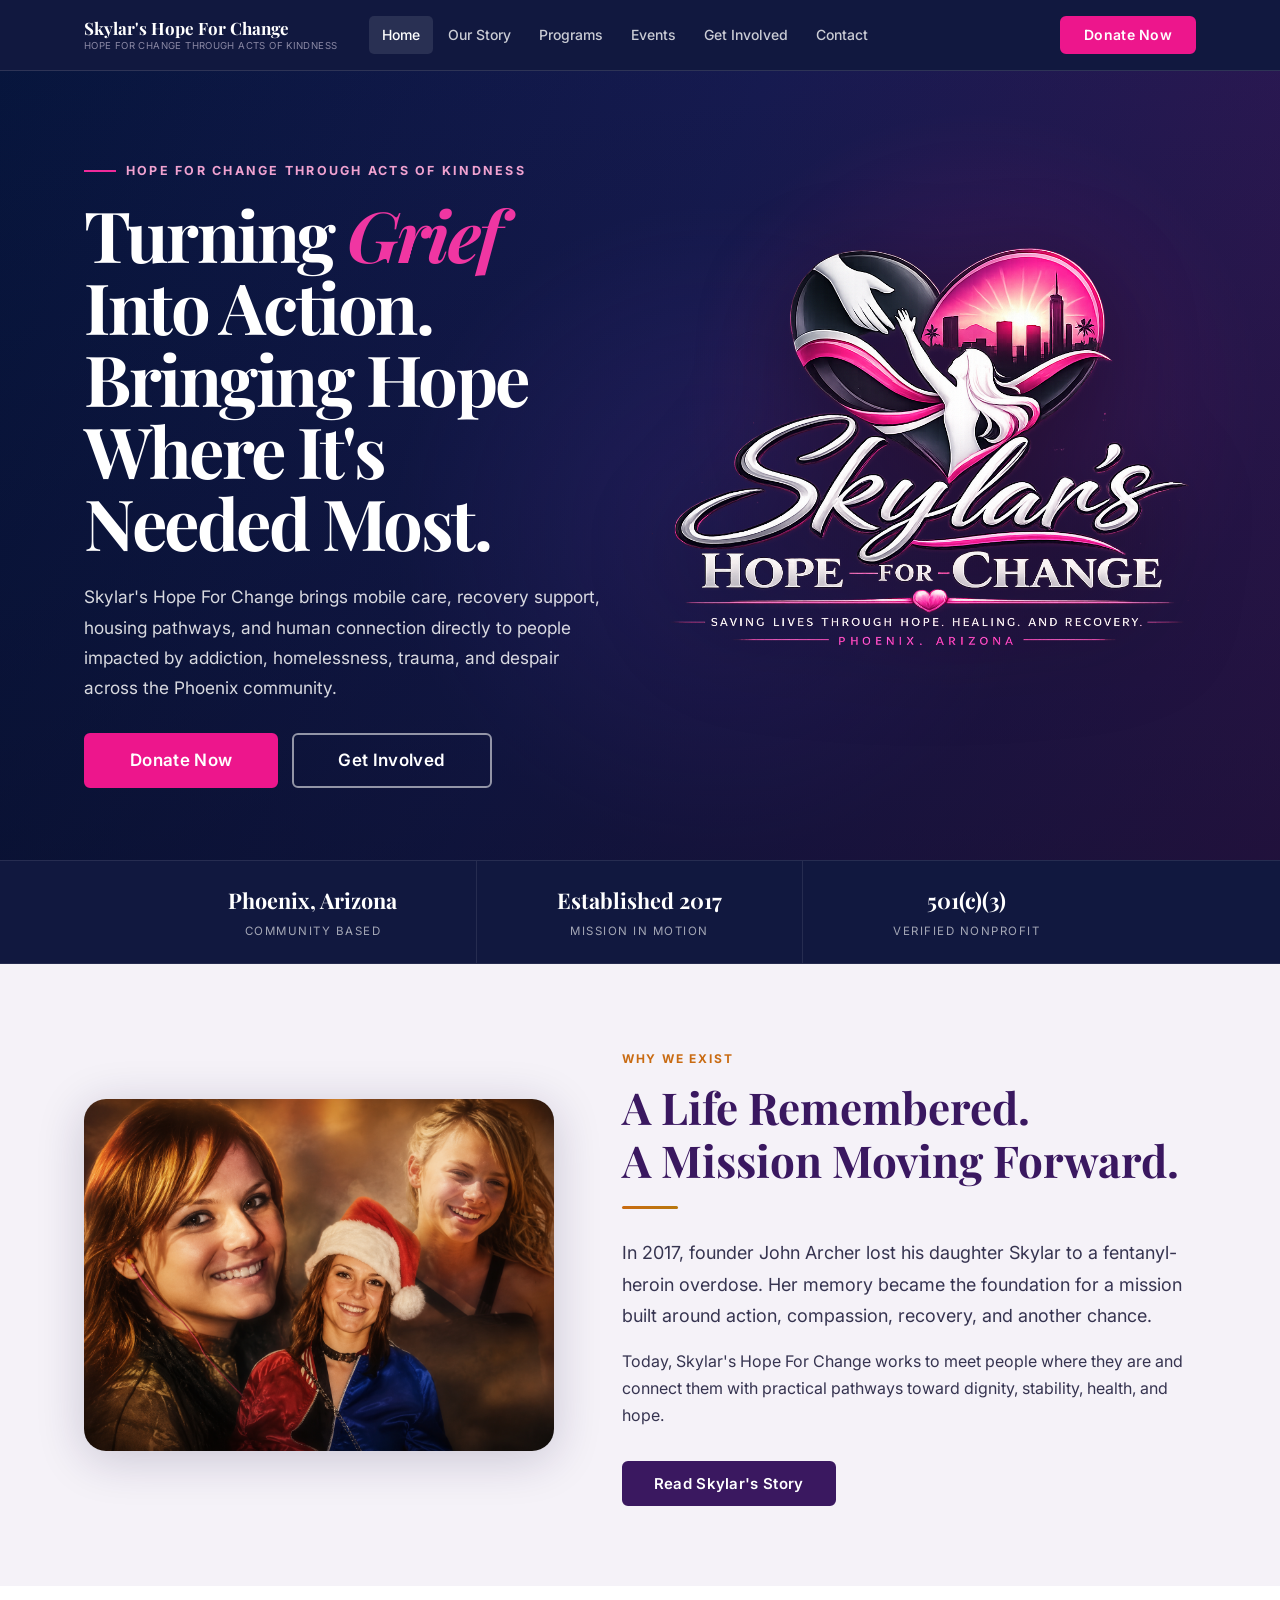
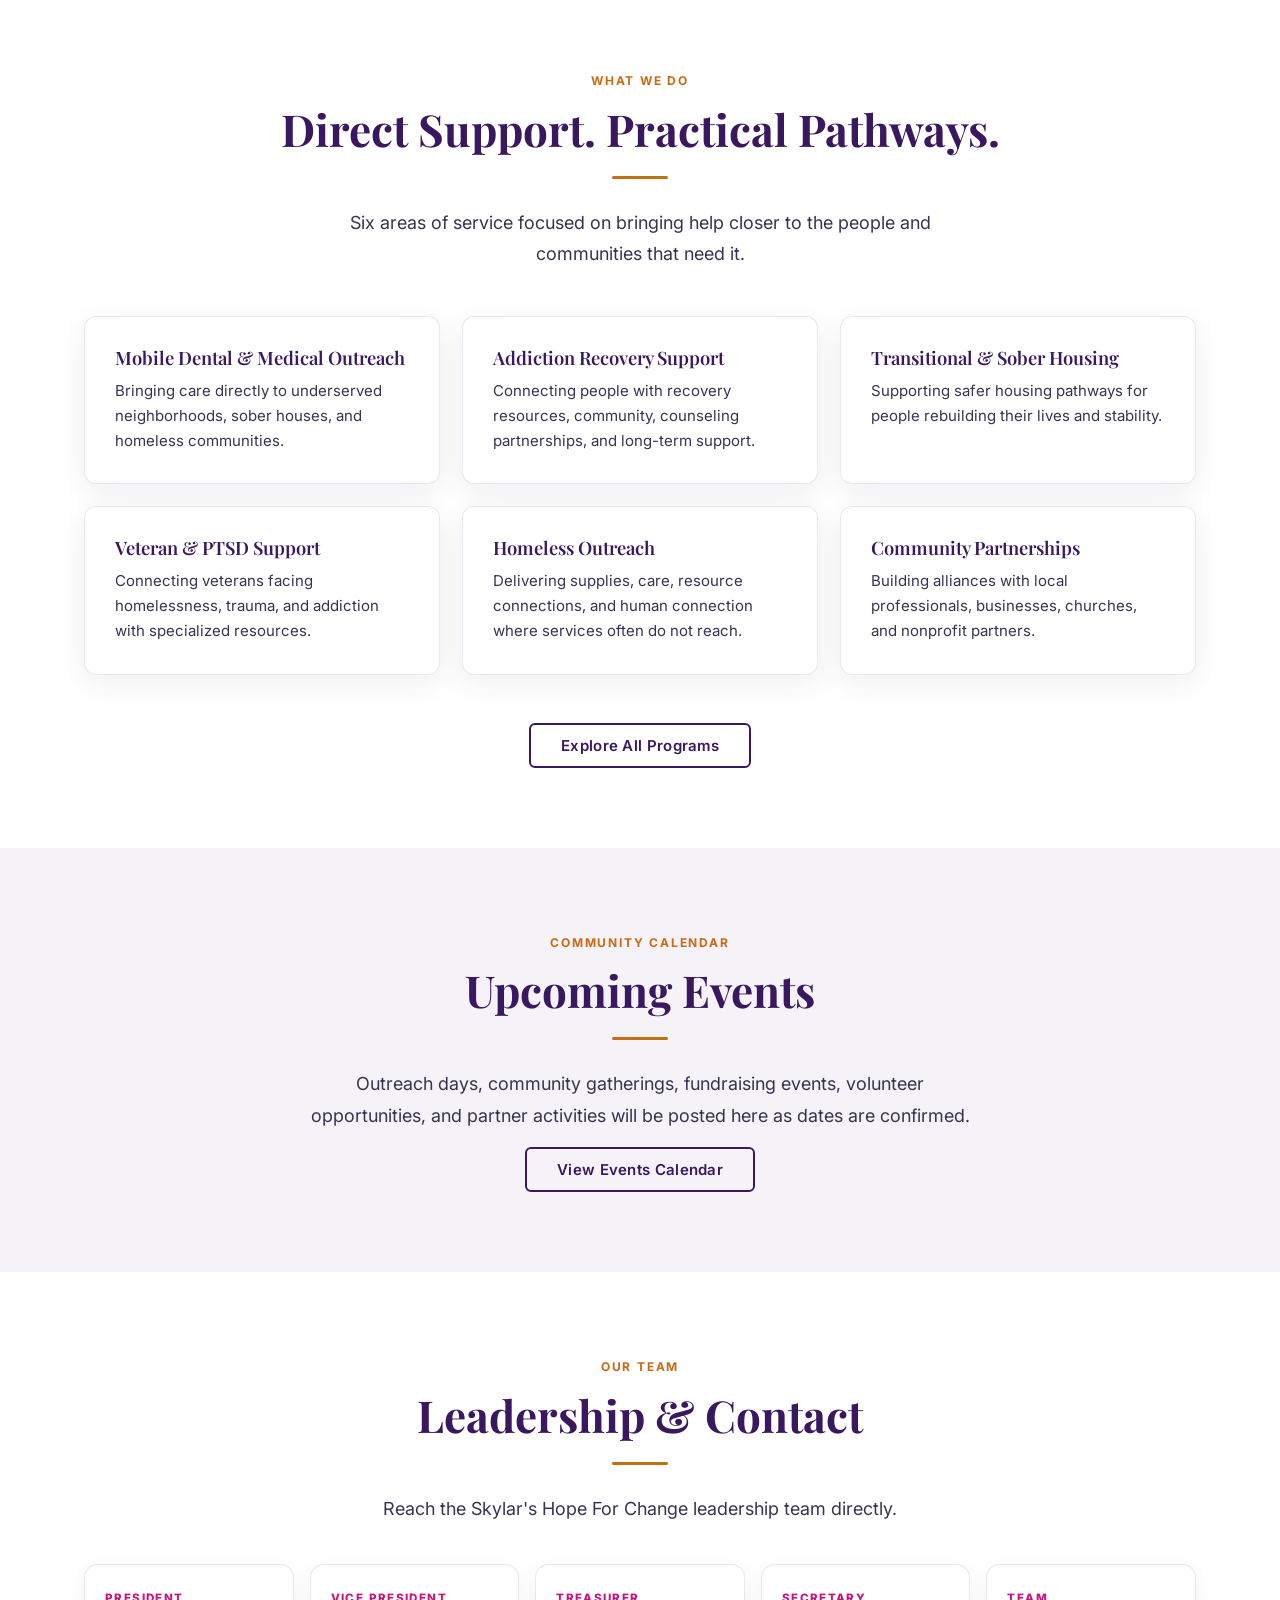
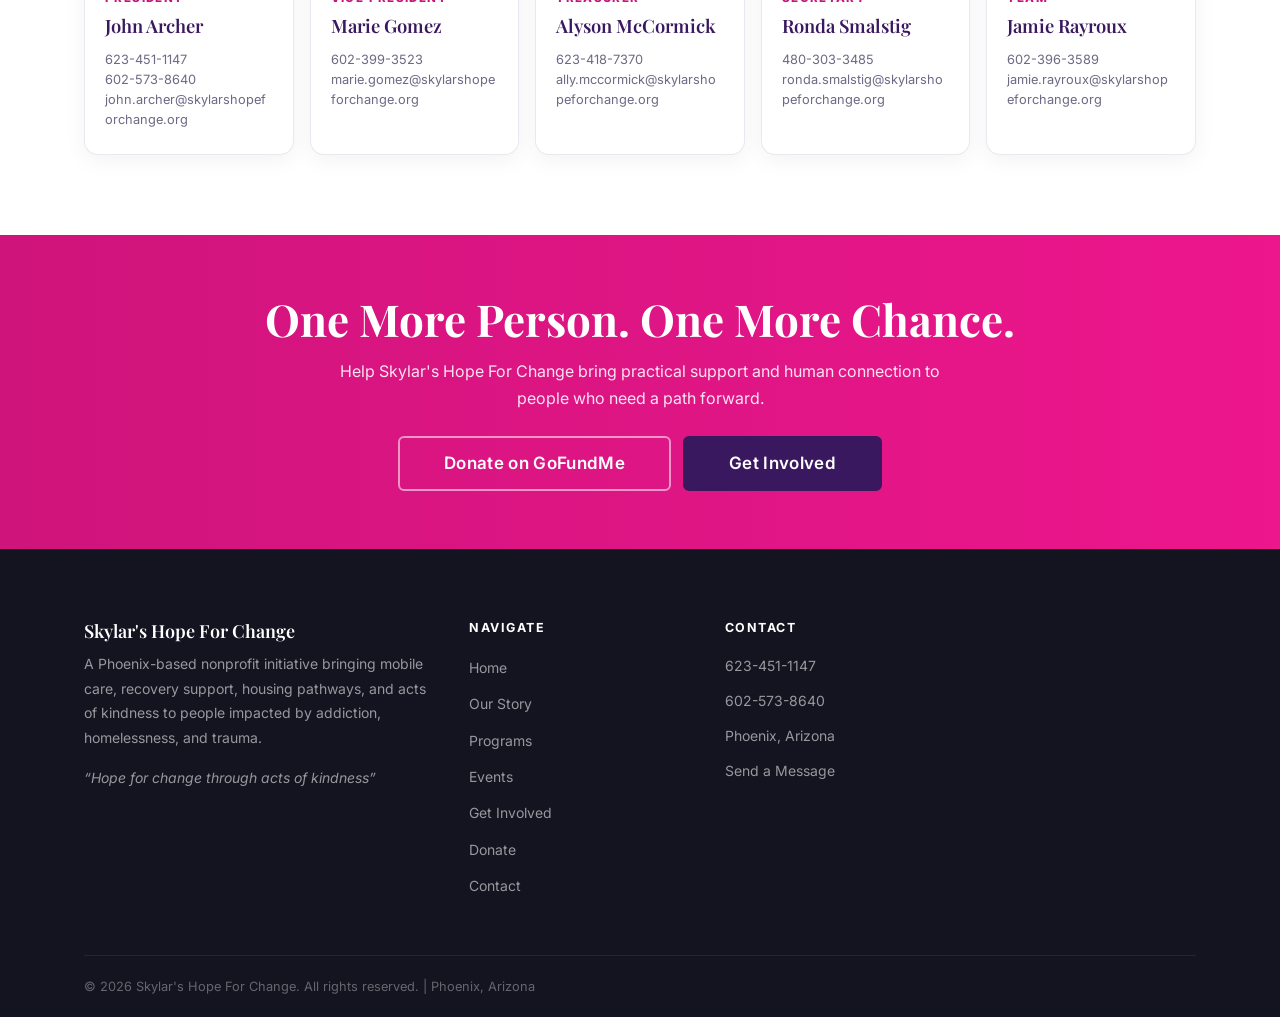
==== index.html @ 0650a579 "Add leadership contacts to Contact page Co-authored-by: Cursor <cursoragent@cursor.com>" ====
<!DOCTYPE html>
<html lang="en">
<head>
  <meta charset="UTF-8" />
  <meta name="viewport" content="width=device-width, initial-scale=1.0" />
  <meta name="description" content="Skylar's Hope For Change brings mobile care, recovery support, housing pathways, and acts of kindness to people in Phoenix, Arizona." />
  <title>Skylar's Hope For Change | Phoenix Nonprofit</title>
  <link rel="preconnect" href="https://fonts.googleapis.com" />
  <link rel="preconnect" href="https://fonts.gstatic.com" crossorigin />
  <link rel="stylesheet" href="style.css" />
  <link rel="stylesheet" href="homepage-v2.css" />
</head>
<body class="home-v2">
<a class="skip-link" href="#main-content">Skip to main content</a>
<nav class="nav" role="navigation" aria-label="Main navigation"><div class="nav-inner">
  <a href="index.html" class="nav-logo" aria-label="Skylar's Hope For Change — Home"><span class="nav-logo-name">Skylar's Hope For Change</span><span class="nav-logo-tag">Hope for change through acts of kindness</span></a>
  <div class="nav-links"><a href="index.html" class="active">Home</a><a href="about.html">Our Story</a><a href="programs.html">Programs</a><a href="events.html">Events</a><a href="get-involved.html">Get Involved</a><a href="contact.html">Contact</a></div>
  <div class="nav-cta"><a href="donate.html" class="btn btn-primary">Donate Now</a></div>
  <button class="nav-hamburger" aria-label="Toggle navigation menu" aria-expanded="false" aria-controls="nav-mobile"><span></span><span></span><span></span></button>
</div><div class="nav-mobile" id="nav-mobile"><a href="index.html">Home</a><a href="about.html">Our Story</a><a href="programs.html">Programs</a><a href="events.html">Events</a><a href="get-involved.html">Get Involved</a><a href="donate.html">Donate Now</a><a href="contact.html">Contact</a></div></nav>
<main id="main-content">
<section class="hero-v2" aria-label="Skylar's Hope For Change"><div class="container hero-v2-grid"><div class="hero-v2-copy"><span class="hero-v2-kicker">Hope for change through acts of kindness</span><h1>Turning <em>Grief</em> Into Action.<br>Bringing Hope Where It's Needed Most.</h1><p class="hero-lede">Skylar's Hope For Change brings mobile care, recovery support, housing pathways, and human connection directly to people impacted by addiction, homelessness, trauma, and despair across the Phoenix community.</p><div class="hero-v2-actions"><a href="donate.html" class="btn btn-primary btn-lg">Donate Now</a><a href="get-involved.html" class="btn btn-outline btn-lg">Get Involved</a></div></div><div class="hero-v2-brand"><img src="assets/images/logo.png" alt="Skylar's Hope For Change" /></div></div></section>
<div class="proof-strip"><div class="proof-grid"><div class="proof-item"><span class="proof-value">Phoenix, Arizona</span><span class="proof-label">Community Based</span></div><div class="proof-item"><span class="proof-value">Established 2017</span><span class="proof-label">Mission in Motion</span></div><div class="proof-item"><span class="proof-value">501(c)(3)</span><span class="proof-label">Verified Nonprofit</span></div></div></div>
<section class="section mission-v2" aria-labelledby="mission-heading"><div class="container mission-v2-grid"><img class="story-portrait" src="assets/images/skylar-portrait.png" alt="Skylar Archer with her family" /><div><span class="section-label">Why We Exist</span><h2 id="mission-heading" class="section-title">A Life Remembered.<br>A Mission Moving Forward.</h2><div class="divider"></div><p class="section-intro">In 2017, founder John Archer lost his daughter Skylar to a fentanyl-heroin overdose. Her memory became the foundation for a mission built around action, compassion, recovery, and another chance.</p><p>Today, Skylar's Hope For Change works to meet people where they are and connect them with practical pathways toward dignity, stability, health, and hope.</p><div class="btn-group mt-4"><a href="about.html" class="btn btn-secondary">Read Skylar's Story</a></div></div></div></section>
<section class="section programs-v2" aria-labelledby="programs-heading"><div class="container"><div class="text-center" style="margin-bottom:46px"><span class="section-label">What We Do</span><h2 id="programs-heading" class="section-title">Direct Support. Practical Pathways.</h2><div class="divider divider-center"></div><p class="section-intro">Six areas of service focused on bringing help closer to the people and communities that need it.</p></div><div class="grid-3"><article class="card"><h3>Mobile Dental &amp; Medical Outreach</h3><p>Bringing care directly to underserved neighborhoods, sober houses, and homeless communities.</p></article><article class="card"><h3>Addiction Recovery Support</h3><p>Connecting people with recovery resources, community, counseling partnerships, and long-term support.</p></article><article class="card"><h3>Transitional &amp; Sober Housing</h3><p>Supporting safer housing pathways for people rebuilding their lives and stability.</p></article><article class="card"><h3>Veteran &amp; PTSD Support</h3><p>Connecting veterans facing homelessness, trauma, and addiction with specialized resources.</p></article><article class="card"><h3>Homeless Outreach</h3><p>Delivering supplies, care, resource connections, and human connection where services often do not reach.</p></article><article class="card"><h3>Community Partnerships</h3><p>Building alliances with local professionals, businesses, churches, and nonprofit partners.</p></article></div><div class="text-center mt-6"><a href="programs.html" class="btn btn-outline-navy">Explore All Programs</a></div></div></section>
<section class="section events-preview" aria-labelledby="events-heading"><div class="container text-center"><span class="section-label">Community Calendar</span><h2 id="events-heading" class="section-title">Upcoming Events</h2><div class="divider divider-center"></div><p class="section-intro">Outreach days, community gatherings, fundraising events, volunteer opportunities, and partner activities will be posted here as dates are confirmed.</p><a href="events.html" class="btn btn-outline-navy">View Events Calendar</a></div></section>
<section class="section leadership-v2" aria-labelledby="leadership-heading">
  <div class="container">
    <div class="text-center leadership-head">
      <span class="section-label">Our Team</span>
      <h2 id="leadership-heading" class="section-title">Leadership &amp; Contact</h2>
      <div class="divider divider-center"></div>
      <p class="section-intro">Reach the Skylar's Hope For Change leadership team directly.</p>
    </div>
    <div class="leadership-grid">
      <article class="leader-card">
        <span>President</span>
        <h3>John Archer</h3>
        <a href="tel:+16234511147">623-451-1147</a>
        <a href="tel:+16025738640">602-573-8640</a>
        <a href="mailto:john.archer@skylarshopeforchange.org">john.archer@skylarshopeforchange.org</a>
      </article>
      <article class="leader-card">
        <span>Vice President</span>
        <h3>Marie Gomez</h3>
        <a href="tel:+16023993523">602-399-3523</a>
        <a href="mailto:marie.gomez@skylarshopeforchange.org">marie.gomez@skylarshopeforchange.org</a>
      </article>
      <article class="leader-card">
        <span>Treasurer</span>
        <h3>Alyson McCormick</h3>
        <a href="tel:+16234187370">623-418-7370</a>
        <a href="mailto:ally.mccormick@skylarshopeforchange.org">ally.mccormick@skylarshopeforchange.org</a>
      </article>
      <article class="leader-card">
        <span>Secretary</span>
        <h3>Ronda Smalstig</h3>
        <a href="tel:+14803033485">480-303-3485</a>
        <a href="mailto:ronda.smalstig@skylarshopeforchange.org">ronda.smalstig@skylarshopeforchange.org</a>
      </article>
      <article class="leader-card">
        <span>Team</span>
        <h3>Jamie Rayroux</h3>
        <a href="tel:+16023963589">602-396-3589</a>
        <a href="mailto:jamie.rayroux@skylarshopeforchange.org">jamie.rayroux@skylarshopeforchange.org</a>
      </article>
    </div>
  </div>
</section>
<section class="final-cta-v2"><div class="container"><h2>One More Person. One More Chance.</h2><p>Help Skylar's Hope For Change bring practical support and human connection to people who need a path forward.</p><div class="btn-group" style="justify-content:center"><a href="https://gofund.me/284ebbb2e" target="_blank" rel="noopener noreferrer" class="btn btn-outline btn-lg">Donate on GoFundMe</a><a href="get-involved.html" class="btn btn-secondary btn-lg">Get Involved</a></div></div></section>
</main>
<footer class="footer" role="contentinfo"><div class="container"><div class="footer-grid"><div class="footer-brand"><h3>Skylar's Hope For Change</h3><p>A Phoenix-based nonprofit initiative bringing mobile care, recovery support, housing pathways, and acts of kindness to people impacted by addiction, homelessness, and trauma.</p><p class="footer-tagline">“Hope for change through acts of kindness”</p></div><div class="footer-col"><h4>Navigate</h4><ul><li><a href="index.html">Home</a></li><li><a href="about.html">Our Story</a></li><li><a href="programs.html">Programs</a></li><li><a href="events.html">Events</a></li><li><a href="get-involved.html">Get Involved</a></li><li><a href="donate.html">Donate</a></li><li><a href="contact.html">Contact</a></li></ul></div><div class="footer-col"><h4>Contact</h4><div class="footer-contact-row"><a href="tel:+16234511147">623-451-1147</a></div><div class="footer-contact-row"><a href="tel:+16025738640">602-573-8640</a></div><div class="footer-contact-row">Phoenix, Arizona</div><div class="footer-contact-row"><a href="contact.html">Send a Message</a></div></div></div><div class="footer-bottom"><p>&copy; 2026 Skylar's Hope For Change. All rights reserved. | Phoenix, Arizona</p></div></div></footer>
<script src="script.js"></script>
</body></html>
---- style.css ----
/* =====================================================
   SKYLAR'S HOPE FOR CHANGE — Main Stylesheet
   Palette: Charcoal · Deep Purple · Amber · Lavender-Grey
   Grief held in purple, hope carried in amber.
   ===================================================== */

@import url('https://fonts.googleapis.com/css2?family=Playfair+Display:ital,wght@0,400;0,600;0,700;1,400;1,600&family=Inter:wght@300;400;500;600;700&display=swap');

/* =====================================================
   CSS CUSTOM PROPERTIES
   ===================================================== */
:root {
  /* Core Colors — grief carried in purple, hope burning in amber */
  --navy:          #3A1860;   /* deep somber purple — the weight of loss */
  --navy-dark:     #141320;   /* near-black charcoal — the darkest hours */
  --navy-mid:      #1E1C30;   /* dark charcoal-purple — the long nights */
  --orange:        #C96B12;   /* warm amber — the ember that won't go out */
  --orange-dark:   #A35208;   /* deeper amber — for hover states */
  --orange-light:  #E08520;   /* bright amber-gold — the flicker of hope */
  --sand:          #8A88A4;   /* muted grey-lavender — the in-between */
  --sand-light:    #EAE6F5;   /* soft lavender-grey — light surfaces */
  --sand-mid:      #DAD6EC;   /* mid lavender — borders on light */
  --gold:          #B8780E;   /* amber-gold — warmth in the dark */
  --gold-light:    #D49020;   /* lighter amber-gold — for text on dark */
  --white:         #FFFFFF;
  --off-white:     #F2EFF8;   /* whisper of lavender — never stark white */
  --text-dark:     #16142A;   /* near-black with purple undertone */
  --text-mid:      #363450;   /* mid-dark purple-grey */
  --text-light:    #6C6A84;   /* softer text — not cold grey, but worn */
  --border:        #CCCAE0;   /* lavender-grey borders */

  /* Typography */
  --font-heading: 'Playfair Display', Georgia, 'Times New Roman', serif;
  --font-body:    'Inter', system-ui, -apple-system, BlinkMacSystemFont, sans-serif;

  /* Spacing */
  --section-py:  80px;
  --container:   1160px;
  --gap-lg:      48px;
  --gap-md:      32px;
  --gap-sm:      20px;

  /* Shape */
  --radius:    12px;
  --radius-lg: 20px;
  --radius-xl: 32px;

  /* Shadows — purple-dark toned, not cold grey */
  --shadow-sm: 0 2px 8px rgba(30,18,72,0.09);
  --shadow-md: 0 4px 24px rgba(30,18,72,0.14);
  --shadow-lg: 0 8px 48px rgba(30,18,72,0.2);

  /* Transitions */
  --t: 0.25s ease;
  --t-slow: 0.4s ease;
}

/* =====================================================
   RESET & BASE
   ===================================================== */
*, *::before, *::after {
  box-sizing: border-box;
  margin: 0;
  padding: 0;
}

html {
  scroll-behavior: smooth;
  -webkit-text-size-adjust: 100%;
}

body {
  font-family: var(--font-body);
  color: var(--text-dark);
  background: var(--off-white);
  line-height: 1.65;
  -webkit-font-smoothing: antialiased;
  -moz-osx-font-smoothing: grayscale;
}

img { max-width: 100%; height: auto; display: block; }
a   { color: inherit; text-decoration: none; }
ul  { list-style: none; }
button { font-family: var(--font-body); }

/* Skip to content */
.skip-link {
  position: absolute;
  top: -100%;
  left: 12px;
  background: var(--orange);
  color: #fff;
  padding: 8px 16px;
  border-radius: 0 0 6px 6px;
  font-weight: 600;
  font-size: 0.875rem;
  z-index: 9999;
  transition: top 0.2s;
}
.skip-link:focus { top: 0; }

/* =====================================================
   TYPOGRAPHY
   ===================================================== */
h1, h2, h3, h4, h5 {
  font-family: var(--font-heading);
  line-height: 1.2;
  color: var(--navy);
}

h1 { font-size: clamp(2.1rem, 5.5vw, 3.75rem); font-weight: 700; }
h2 { font-size: clamp(1.7rem, 4vw, 2.75rem);   font-weight: 700; }
h3 { font-size: clamp(1.2rem, 2.5vw, 1.65rem); font-weight: 600; }
h4 { font-size: 1.125rem; font-weight: 600; }

p {
  margin-bottom: 1rem;
  color: var(--text-mid);
  line-height: 1.7;
}
p:last-child { margin-bottom: 0; }

strong { color: var(--text-dark); font-weight: 600; }

/* =====================================================
   LAYOUT
   ===================================================== */
.container {
  max-width: var(--container);
  margin: 0 auto;
  padding: 0 24px;
}

.section { padding: var(--section-py) 0; }

.leadership-v2 { background: #fff; }
.leadership-head { max-width: 680px; margin: 0 auto 40px; }
.leadership-grid {
  display: flex;
  flex-direction: row;
  flex-wrap: wrap;
  gap: 16px;
  align-items: stretch;
}
.leader-card {
  flex: 1 1 170px;
  min-width: 170px;
  max-width: 100%;
  padding: 24px 20px;
  border: 1px solid rgba(58, 24, 96, 0.1);
  border-radius: 14px;
  background: #fff;
  box-shadow: 0 6px 22px rgba(37, 20, 55, 0.05);
}
.leader-card span {
  display: block;
  color: #c7157b;
  font-size: 0.72rem;
  font-weight: 800;
  letter-spacing: 0.12em;
  text-transform: uppercase;
  margin-bottom: 7px;
}
.leader-card h3 { font-size: 1.15rem; margin-bottom: 13px; }
.leader-card a {
  display: block;
  font-size: 0.8rem;
  line-height: 1.55;
  overflow-wrap: anywhere;
  color: var(--text-light);
}
.leader-card a:hover { color: #c7157b; }

.section-label {
  display: inline-block;
  font-size: 0.75rem;
  font-weight: 700;
  letter-spacing: 0.15em;
  text-transform: uppercase;
  color: var(--orange);
  margin-bottom: 12px;
}

.section-title { margin-bottom: 20px; }

.section-intro {
  font-size: 1.125rem;
  line-height: 1.75;
  max-width: 680px;
  color: var(--text-mid);
}

.grid-2 { display: grid; grid-template-columns: repeat(2, 1fr); gap: var(--gap-md); }
.grid-3 { display: grid; grid-template-columns: repeat(3, 1fr); gap: var(--gap-md); }
.grid-4 { display: grid; grid-template-columns: repeat(4, 1fr); gap: var(--gap-md); }

.text-center  { text-align: center; }
.text-center .section-intro { margin-left: auto; margin-right: auto; }

.divider {
  width: 56px;
  height: 3px;
  background: linear-gradient(90deg, var(--orange), var(--gold));
  border-radius: 2px;
  margin: 20px 0 28px;
}
.divider-center { margin-left: auto; margin-right: auto; }

/* White text variants */
.on-dark h1, .on-dark h2, .on-dark h3, .on-dark h4 { color: var(--white); }
.on-dark p    { color: rgba(255,255,255,0.82); }
.on-dark .section-label { color: var(--gold-light); }
.on-dark .divider { background: linear-gradient(90deg, var(--orange-light), var(--gold-light)); }

/* =====================================================
   BUTTONS
   ===================================================== */
.btn {
  display: inline-flex;
  align-items: center;
  gap: 8px;
  padding: 13px 30px;
  font-family: var(--font-body);
  font-size: 0.9375rem;
  font-weight: 600;
  border-radius: 6px;
  border: 2px solid transparent;
  cursor: pointer;
  transition: all var(--t);
  letter-spacing: 0.02em;
  white-space: nowrap;
  line-height: 1;
}

.btn-primary {
  background: var(--orange);
  color: var(--white);
  border-color: var(--orange);
}
.btn-primary:hover {
  background: var(--orange-dark);
  border-color: var(--orange-dark);
  transform: translateY(-2px);
  box-shadow: 0 4px 18px rgba(201,107,18,0.38);
}

.btn-secondary {
  background: var(--navy);
  color: var(--white);
  border-color: var(--navy);
}
.btn-secondary:hover {
  background: var(--navy-dark);
  border-color: var(--navy-dark);
  transform: translateY(-2px);
  box-shadow: var(--shadow-md);
}

.btn-outline {
  background: transparent;
  color: var(--white);
  border-color: rgba(255,255,255,0.55);
}
.btn-outline:hover {
  background: rgba(255,255,255,0.12);
  border-color: var(--white);
}

.btn-outline-navy {
  background: transparent;
  color: var(--navy);
  border-color: var(--navy);
}
.btn-outline-navy:hover {
  background: var(--navy);
  color: var(--white);
}

.btn-outline-orange {
  background: transparent;
  color: var(--orange);
  border-color: var(--orange);
}
.btn-outline-orange:hover {
  background: var(--orange);
  color: var(--white);
}

.btn-lg { padding: 17px 44px; font-size: 1.0625rem; }
.btn-sm { padding: 9px 20px; font-size: 0.875rem; }

.btn-group {
  display: flex;
  gap: 12px;
  flex-wrap: wrap;
  align-items: center;
}

/* =====================================================
   NAVIGATION
   ===================================================== */
.nav {
  position: sticky;
  top: 0;
  z-index: 1000;
  background: var(--navy);
  transition: box-shadow var(--t);
}

.nav.scrolled {
  box-shadow: 0 2px 24px rgba(0,0,0,0.3);
}

.nav-inner {
  max-width: var(--container);
  margin: 0 auto;
  padding: 0 24px;
  display: flex;
  align-items: center;
  justify-content: space-between;
  height: 70px;
}

.nav-logo {
  display: flex;
  flex-direction: column;
  line-height: 1.15;
  text-decoration: none;
  flex-shrink: 0;
}

.nav-logo-name {
  font-family: var(--font-heading);
  font-size: 1.0625rem;
  font-weight: 700;
  color: var(--white);
}

.nav-logo-tag {
  font-size: 0.6rem;
  font-weight: 400;
  color: var(--sand);
  letter-spacing: 0.04em;
  margin-top: 2px;
  text-transform: uppercase;
}

.nav-links {
  display: flex;
  align-items: center;
  gap: 2px;
  margin: 0 auto 0 32px;
}

.nav-links a {
  color: rgba(255,255,255,0.78);
  font-size: 0.875rem;
  font-weight: 500;
  padding: 7px 13px;
  border-radius: 5px;
  transition: all var(--t);
}

.nav-links a:hover,
.nav-links a.active {
  color: var(--white);
  background: rgba(255,255,255,0.1);
}

.nav-cta .btn {
  padding: 10px 22px;
  font-size: 0.875rem;
}

.nav-hamburger {
  display: none;
  flex-direction: column;
  gap: 5px;
  background: none;
  border: none;
  cursor: pointer;
  padding: 4px;
  margin-left: 12px;
}

.nav-hamburger span {
  display: block;
  width: 24px;
  height: 2px;
  background: var(--white);
  border-radius: 2px;
  transition: all var(--t);
  transform-origin: center;
}

.nav-mobile {
  display: none;
  background: var(--navy-dark);
  padding: 8px 24px 20px;
  border-top: 1px solid rgba(255,255,255,0.08);
}

.nav-mobile.open { display: block; }

.nav-mobile a {
  display: block;
  color: rgba(255,255,255,0.82);
  font-size: 0.9375rem;
  font-weight: 500;
  padding: 13px 0;
  border-bottom: 1px solid rgba(255,255,255,0.07);
  transition: color var(--t);
}
.nav-mobile a:last-child { border-bottom: none; }
.nav-mobile a:hover { color: var(--white); }

/* =====================================================
   HERO — Homepage
   ===================================================== */
.hero {
  position: relative;
  min-height: 91vh;
  display: flex;
  align-items: center;
  overflow: hidden;
  background: var(--navy-dark);
}

/* PHOTO PLACEHOLDER: Add real hero image here
   Replace the gradient below with:
   background-image: url('assets/images/hero-background.jpg');
   background-size: cover;
   background-position: center top; */
.hero-bg {
  position: absolute;
  inset: 0;
  background:
    linear-gradient(160deg, rgba(14,13,22,0.25) 0%, rgba(30,18,72,0.23) 55%, rgba(20,18,48,0.25) 100%),
    radial-gradient(ellipse at 72% 44%, rgba(201,107,18,0.16) 0%, transparent 55%),
    radial-gradient(ellipse at 22% 75%, rgba(184,120,14,0.1) 0%, transparent 50%);
}

.hero-logo-watermark {
  position: absolute;
  right: -2%;
  top: 50%;
  transform: translateY(-50%);
  width: 55%;
  max-width: 680px;
  aspect-ratio: 1;
  z-index: 0;
  pointer-events: none;
  overflow: hidden;
  mix-blend-mode: screen;
  opacity: 0.28;
}

.hero-logo-watermark img {
  width: 135%;
  max-width: none;
  height: 135%;
  object-fit: cover;
  object-position: center;
  transform: translate(-17.5%, -17.5%);
  display: block;
}

.hero-content {
  position: relative;
  z-index: 1;
  padding: 80px 0;
  width: 100%;
}

.hero-eyebrow {
  display: flex;
  align-items: center;
  gap: 12px;
  font-size: 0.8rem;
  font-weight: 700;
  letter-spacing: 0.18em;
  text-transform: uppercase;
  color: var(--gold);
  margin-bottom: 24px;
}

.hero-eyebrow::before {
  content: '';
  display: block;
  width: 36px;
  height: 2px;
  background: var(--gold);
  border-radius: 2px;
  flex-shrink: 0;
}

.hero h1 {
  color: var(--white);
  font-size: clamp(2.2rem, 5.5vw, 4rem);
  line-height: 1.13;
  max-width: 760px;
  margin-bottom: 28px;
}

.hero h1 em {
  font-style: italic;
  color: var(--orange-light);
}

.hero-sub {
  font-size: clamp(1rem, 2vw, 1.175rem);
  color: rgba(255,255,255,0.78);
  line-height: 1.75;
  max-width: 620px;
  margin-bottom: 44px;
}

.hero-stats {
  display: flex;
  gap: 48px;
  flex-wrap: wrap;
  padding-top: 44px;
  margin-top: 52px;
  border-top: 1px solid rgba(255,255,255,0.1);
}

.hero-stat-num {
  font-family: var(--font-heading);
  font-size: 2.1rem;
  font-weight: 700;
  color: var(--gold);
  line-height: 1;
}

.hero-stat-label {
  font-size: 0.78rem;
  color: rgba(255,255,255,0.6);
  margin-top: 5px;
  text-transform: uppercase;
  letter-spacing: 0.09em;
}

/* =====================================================
   PAGE HERO (interior pages)
   ===================================================== */
.page-hero {
  background: linear-gradient(150deg, var(--navy-dark) 0%, var(--navy) 60%, #2A1840 100%);
  padding: 80px 0 72px;
  position: relative;
  overflow: hidden;
}

.page-hero::before {
  content: '';
  position: absolute;
  inset: 0;
  background: radial-gradient(ellipse at 82% 40%, rgba(201,107,18,0.12) 0%, transparent 55%);
  pointer-events: none;
}

.page-hero .container { position: relative; z-index: 1; }

.page-hero .section-label { color: var(--gold-light); }
.page-hero h1 { color: var(--white); margin-bottom: 14px; }
.page-hero p  { color: rgba(255,255,255,0.78); font-size: 1.075rem; max-width: 600px; }

/* =====================================================
   PROGRAM CARDS
   ===================================================== */
.card {
  background: var(--white);
  border-radius: var(--radius);
  padding: 32px;
  box-shadow: var(--shadow-sm);
  border: 1px solid var(--border);
  transition: transform var(--t), box-shadow var(--t), border-color var(--t);
}

.card:hover {
  transform: translateY(-5px);
  box-shadow: var(--shadow-md);
  border-color: var(--sand);
}

.card-icon {
  width: 56px;
  height: 56px;
  border-radius: 14px;
  background: var(--sand-light);
  display: flex;
  align-items: center;
  justify-content: center;
  margin-bottom: 20px;
}

.card-icon svg {
  width: 26px;
  height: 26px;
  stroke: var(--orange);
  fill: none;
  stroke-width: 1.75;
  stroke-linecap: round;
  stroke-linejoin: round;
}

.card h3 {
  font-size: 1.15rem;
  margin-bottom: 10px;
}

.card p {
  font-size: 0.9375rem;
  line-height: 1.65;
  margin-bottom: 0;
}

/* Full program card (programs page) */
.program-full {
  background: var(--white);
  border-radius: var(--radius-lg);
  border: 1px solid var(--border);
  box-shadow: var(--shadow-sm);
  overflow: hidden;
  display: grid;
  grid-template-columns: 6px 1fr;
  transition: box-shadow var(--t), transform var(--t);
  margin-bottom: 24px;
}

.program-full:hover {
  box-shadow: var(--shadow-md);
  transform: translateY(-2px);
}

.program-full-accent { background: var(--orange); }

.program-full-body {
  padding: 36px;
}

.program-full-body h3 {
  margin-bottom: 12px;
  display: flex;
  align-items: center;
  gap: 14px;
}

.program-full-body h3 .prog-icon {
  width: 44px;
  height: 44px;
  background: var(--sand-light);
  border-radius: 11px;
  display: flex;
  align-items: center;
  justify-content: center;
  flex-shrink: 0;
}

.program-full-body h3 .prog-icon svg {
  width: 22px;
  height: 22px;
  stroke: var(--orange);
  fill: none;
  stroke-width: 1.75;
  stroke-linecap: round;
  stroke-linejoin: round;
}

.program-full-body p { font-size: 0.9375rem; line-height: 1.7; }

/* =====================================================
   MISSION / STORY SECTIONS
   ===================================================== */
.mission-layout {
  display: grid;
  grid-template-columns: 1fr 1fr;
  gap: 64px;
  align-items: center;
}

.mission-quote-box {
  background: var(--navy);
  border-radius: var(--radius-lg);
  padding: 44px 40px;
  position: relative;
}

.mission-quote-box .big-q {
  position: absolute;
  top: -18px;
  left: 30px;
  font-family: var(--font-heading);
  font-size: 7rem;
  color: var(--orange);
  opacity: 0.22;
  line-height: 1;
  user-select: none;
}

.mission-quote-box blockquote {
  font-family: var(--font-heading);
  font-size: 1.15rem;
  font-style: italic;
  line-height: 1.7;
  color: rgba(255,255,255,0.9);
  margin-bottom: 20px;
  position: relative;
}

.mission-quote-box cite {
  font-family: var(--font-body);
  font-size: 0.8125rem;
  font-style: normal;
  font-weight: 700;
  color: var(--gold);
  letter-spacing: 0.08em;
  text-transform: uppercase;
}

/* =====================================================
   STORY (photo placeholder)
   ===================================================== */
.story-wrap {
  background: var(--sand-light);
  border-radius: var(--radius-xl);
  padding: 64px;
  display: grid;
  grid-template-columns: 1fr 1.2fr;
  gap: 56px;
  align-items: center;
  margin: 0 24px;
}

.photo-placeholder {
  border-radius: var(--radius-lg);
  background: linear-gradient(145deg, var(--navy) 0%, var(--navy-mid) 100%);
  aspect-ratio: 4/5;
  display: flex;
  flex-direction: column;
  align-items: center;
  justify-content: center;
  text-align: center;
  padding: 36px;
  color: rgba(255,255,255,0.6);
  font-size: 0.875rem;
  line-height: 1.65;
  border: 2px dashed rgba(255,255,255,0.18);
}

.photo-placeholder svg {
  width: 44px;
  height: 44px;
  opacity: 0.3;
  margin-bottom: 16px;
  stroke: var(--white);
  fill: none;
  stroke-width: 1.5;
  stroke-linecap: round;
}

.photo-placeholder .ph-label {
  display: block;
  color: rgba(255,255,255,0.88);
  font-size: 0.9375rem;
  font-weight: 600;
  margin-bottom: 8px;
  font-family: var(--font-heading);
  font-style: italic;
}

.story-portrait {
  display: block;
  width: 100%;
  height: auto;
  border-radius: var(--radius-lg);
}

.story-wrap .story-portrait {
  aspect-ratio: 4 / 5;
  object-fit: cover;
}

/* =====================================================
   IMPACT VISION (dark bg)
   ===================================================== */
.impact-grid {
  display: grid;
  grid-template-columns: repeat(2, 1fr);
  gap: 14px;
}

.impact-item {
  display: flex;
  align-items: flex-start;
  gap: 14px;
  padding: 18px 20px;
  border-radius: var(--radius);
  background: rgba(255,255,255,0.06);
  border: 1px solid rgba(255,255,255,0.09);
  transition: background var(--t), border-color var(--t);
}

.impact-item:hover {
  background: rgba(255,255,255,0.1);
  border-color: rgba(255,255,255,0.15);
}

.impact-icon {
  width: 38px;
  height: 38px;
  border-radius: 9px;
  background: rgba(201,107,18,0.18);
  display: flex;
  align-items: center;
  justify-content: center;
  flex-shrink: 0;
}

.impact-icon svg {
  width: 18px;
  height: 18px;
  stroke: var(--orange-light);
  fill: none;
  stroke-width: 1.75;
  stroke-linecap: round;
  stroke-linejoin: round;
}

.impact-item p {
  font-size: 0.9rem;
  color: rgba(255,255,255,0.78);
  margin: 0;
  padding-top: 8px;
}

/* =====================================================
   DONATION CTA BAND
   ===================================================== */
.donation-band {
  background: linear-gradient(135deg, var(--orange) 0%, #8A4A06 100%);
  padding: var(--section-py) 0;
  text-align: center;
  position: relative;
  overflow: hidden;
}

.donation-band::before {
  content: '';
  position: absolute;
  inset: 0;
  background: radial-gradient(ellipse at center, rgba(255,255,255,0.09) 0%, transparent 65%);
}

.donation-band .container { position: relative; }
.donation-band h2 { color: var(--white); margin-bottom: 16px; }
.donation-band p  {
  color: rgba(255,255,255,0.88);
  font-size: 1.125rem;
  max-width: 560px;
  margin: 0 auto 44px;
}

.donation-band .btn {
  font-size: 1.0625rem;
  padding: 16px 48px;
}

/* =====================================================
   VOLUNTEER / PARTNER SECTION
   ===================================================== */
.audience-grid {
  display: grid;
  grid-template-columns: repeat(3, 1fr);
  gap: 10px;
}

.audience-chip {
  display: flex;
  align-items: center;
  gap: 10px;
  padding: 14px 18px;
  border-radius: 8px;
  background: rgba(255,255,255,0.07);
  border: 1px solid rgba(255,255,255,0.1);
  font-size: 0.9rem;
  color: rgba(255,255,255,0.83);
  transition: background var(--t), border-color var(--t);
}

.audience-chip:hover {
  background: rgba(255,255,255,0.12);
  border-color: rgba(255,255,255,0.2);
}

.audience-chip::before {
  content: '';
  width: 7px;
  height: 7px;
  border-radius: 50%;
  background: var(--orange);
  flex-shrink: 0;
}

/* =====================================================
   FINAL CLOSING CTA
   ===================================================== */
.final-cta {
  padding: 100px 0;
  text-align: center;
  background: var(--off-white);
}

.final-cta .quote-headline {
  font-family: var(--font-heading);
  font-size: clamp(1.5rem, 3.5vw, 2.5rem);
  font-style: italic;
  color: var(--navy);
  max-width: 760px;
  margin: 0 auto 16px;
  line-height: 1.3;
}

.final-cta .quote-sub {
  font-family: var(--font-heading);
  font-size: clamp(1.1rem, 2.5vw, 1.5rem);
  font-style: italic;
  color: var(--orange);
  max-width: 560px;
  margin: 0 auto 52px;
  line-height: 1.45;
}

/* =====================================================
   INVOLVE CARDS (get-involved page)
   ===================================================== */
.involve-card {
  border-radius: var(--radius-lg);
  padding: 40px 36px;
  text-align: center;
}

.involve-icon {
  width: 72px;
  height: 72px;
  border-radius: 20px;
  display: flex;
  align-items: center;
  justify-content: center;
  margin: 0 auto 24px;
}

.involve-icon svg {
  width: 34px;
  height: 34px;
  fill: none;
  stroke-width: 1.6;
  stroke-linecap: round;
  stroke-linejoin: round;
}

.involve-volunteer { background: var(--sand-light); border: 1px solid var(--border); }
.involve-volunteer .involve-icon { background: rgba(201,107,18,0.13); }
.involve-volunteer .involve-icon svg { stroke: var(--orange); }

.involve-donate { background: var(--navy); }
.involve-donate h3, .involve-donate p { color: var(--white); }
.involve-donate p { color: rgba(255,255,255,0.78); }
.involve-donate .involve-icon { background: rgba(255,255,255,0.1); }
.involve-donate .involve-icon svg { stroke: var(--gold-light); }

.involve-partner { background: var(--sand-light); border: 1px solid var(--border); }
.involve-partner .involve-icon { background: rgba(184,120,14,0.15); }
.involve-partner .involve-icon svg { stroke: var(--gold); }

.involve-sponsor { background: var(--off-white); border: 1.5px solid var(--border); }
.involve-sponsor .involve-icon { background: rgba(58,24,96,0.08); }
.involve-sponsor .involve-icon svg { stroke: var(--navy); }

/* =====================================================
   DONATE PAGE — Progress Bar
   ===================================================== */
.progress-card {
  background: var(--white);
  border-radius: var(--radius-lg);
  padding: 40px;
  box-shadow: var(--shadow-md);
  border: 1px solid var(--border);
  max-width: 680px;
  margin: 0 auto 56px;
}

.progress-top {
  display: flex;
  justify-content: space-between;
  align-items: flex-end;
  margin-bottom: 16px;
  flex-wrap: wrap;
  gap: 8px;
}

.progress-raised {
  font-family: var(--font-heading);
  font-size: 2.5rem;
  font-weight: 700;
  color: var(--navy);
  line-height: 1;
}

.progress-raised-label {
  font-size: 0.875rem;
  font-weight: 400;
  color: var(--text-light);
  font-family: var(--font-body);
  margin-left: 4px;
}

.progress-goal-text {
  font-size: 0.9375rem;
  color: var(--text-light);
  text-align: right;
}

.progress-goal-text strong { color: var(--text-dark); }

.progress-track {
  height: 14px;
  background: var(--sand-light);
  border-radius: 100px;
  overflow: hidden;
  margin-bottom: 14px;
}

.progress-fill {
  height: 100%;
  background: linear-gradient(90deg, var(--orange), var(--gold));
  border-radius: 100px;
  width: 0;
  transition: width 1.6s cubic-bezier(0.22, 0.68, 0, 1.2);
}

.progress-meta {
  display: flex;
  gap: 28px;
  flex-wrap: wrap;
  font-size: 0.875rem;
  color: var(--text-light);
}

.progress-meta strong { color: var(--text-dark); }

/* =====================================================
   CONTACT FORM
   ===================================================== */
.contact-layout {
  display: grid;
  grid-template-columns: 1fr 1.6fr;
  gap: 72px;
  align-items: start;
}

.contact-sidebar {
  position: sticky;
  top: 88px;
}

.contact-info-item {
  display: flex;
  align-items: flex-start;
  gap: 16px;
  margin-bottom: 28px;
}

.contact-info-icon {
  width: 46px;
  height: 46px;
  border-radius: 12px;
  background: var(--sand-light);
  display: flex;
  align-items: center;
  justify-content: center;
  flex-shrink: 0;
}

.contact-info-icon svg {
  width: 20px;
  height: 20px;
  stroke: var(--orange);
  fill: none;
  stroke-width: 1.75;
  stroke-linecap: round;
  stroke-linejoin: round;
}

.contact-info-label {
  font-size: 0.75rem;
  font-weight: 700;
  text-transform: uppercase;
  letter-spacing: 0.12em;
  color: var(--text-light);
  margin-bottom: 4px;
}

.contact-info-value {
  font-size: 1rem;
  font-weight: 500;
  color: var(--text-dark);
}

.contact-info-value a {
  color: var(--orange);
  transition: color var(--t);
}

.contact-info-value a:hover { color: var(--orange-dark); }

/* Form */
.form-group { margin-bottom: 20px; }

.form-label {
  display: block;
  font-size: 0.875rem;
  font-weight: 600;
  color: var(--text-dark);
  margin-bottom: 6px;
}

.form-control {
  width: 100%;
  padding: 12px 16px;
  border: 1.5px solid var(--border);
  border-radius: 8px;
  font-family: var(--font-body);
  font-size: 0.9375rem;
  color: var(--text-dark);
  background: var(--white);
  transition: border-color var(--t), box-shadow var(--t);
  outline: none;
  appearance: none;
}

.form-control:focus {
  border-color: var(--orange);
  box-shadow: 0 0 0 3px rgba(201,107,18,0.16);
}

.form-control::placeholder { color: var(--text-light); }

textarea.form-control {
  resize: vertical;
  min-height: 140px;
  line-height: 1.6;
}

select.form-control {
  background-image: url("data:image/svg+xml,%3Csvg xmlns='http://www.w3.org/2000/svg' width='12' height='8'%3E%3Cpath d='M1 1l5 5 5-5' stroke='%236B7280' stroke-width='1.5' stroke-linecap='round' fill='none'/%3E%3C/svg%3E");
  background-repeat: no-repeat;
  background-position: right 14px center;
  padding-right: 44px;
  cursor: pointer;
}

.form-row {
  display: grid;
  grid-template-columns: 1fr 1fr;
  gap: 16px;
}

/* =====================================================
   PLACEHOLDER INFO BOX
   ===================================================== */
.placeholder-box {
  background: rgba(184,120,14,0.08);
  border: 1.5px dashed var(--gold);
  border-radius: var(--radius);
  padding: 18px 22px;
  margin-top: 20px;
}

.placeholder-box p {
  font-size: 0.875rem;
  color: var(--text-mid);
  margin: 0;
  font-style: italic;
}

.placeholder-box p strong {
  color: var(--navy);
  font-style: normal;
}

/* =====================================================
   FOOTER
   ===================================================== */
.footer {
  background: var(--navy-dark);
  padding: 72px 0 0;
}

.footer-grid {
  display: grid;
  grid-template-columns: 1.6fr 1fr 1fr 1fr;
  gap: 40px;
  margin-bottom: 56px;
}

.footer-brand h3 {
  font-family: var(--font-heading);
  font-size: 1.125rem;
  color: var(--white);
  margin-bottom: 10px;
}

.footer-brand p {
  font-size: 0.875rem;
  color: rgba(255,255,255,0.56);
  line-height: 1.75;
  margin-bottom: 16px;
}

.footer-tagline {
  font-size: 0.8125rem;
  font-style: italic;
  color: var(--gold);
  margin: 0 !important;
}

.footer-col h4 {
  font-family: var(--font-body);
  color: var(--white);
  font-size: 0.78rem;
  font-weight: 700;
  letter-spacing: 0.12em;
  text-transform: uppercase;
  margin-bottom: 18px;
}

.footer-col ul {
  display: flex;
  flex-direction: column;
  gap: 10px;
}

.footer-col ul li a {
  font-size: 0.875rem;
  color: rgba(255,255,255,0.56);
  transition: color var(--t);
}

.footer-col ul li a:hover { color: var(--white); }

.footer-contact-row {
  display: flex;
  align-items: center;
  gap: 9px;
  font-size: 0.875rem;
  color: rgba(255,255,255,0.56);
  margin-bottom: 12px;
}

.footer-contact-row svg {
  width: 14px;
  height: 14px;
  stroke: var(--orange);
  fill: none;
  stroke-width: 2;
  stroke-linecap: round;
  flex-shrink: 0;
}

.footer-contact-row a {
  color: rgba(255,255,255,0.56);
  transition: color var(--t);
}

.footer-contact-row a:hover { color: var(--white); }

.footer-bottom {
  border-top: 1px solid rgba(255,255,255,0.07);
  padding: 20px 0;
  display: flex;
  justify-content: space-between;
  align-items: center;
  flex-wrap: wrap;
  gap: 10px;
}

.footer-bottom p {
  font-size: 0.8rem;
  color: rgba(255,255,255,0.35);
  margin: 0;
}

.footer-bottom-links {
  display: flex;
  gap: 20px;
}

.footer-bottom-links a {
  font-size: 0.8rem;
  color: rgba(255,255,255,0.35);
  transition: color var(--t);
}

.footer-bottom-links a:hover { color: rgba(255,255,255,0.65); }

/* =====================================================
   SCROLL ANIMATIONS
   ===================================================== */
.fade-up {
  opacity: 0;
  transform: translateY(28px);
  transition: opacity 0.65s ease, transform 0.65s ease;
}

.fade-up.visible {
  opacity: 1;
  transform: translateY(0);
}

.grid-3 .fade-up:nth-child(2) { transition-delay: 0.1s; }
.grid-3 .fade-up:nth-child(3) { transition-delay: 0.2s; }
.grid-3 .fade-up:nth-child(4) { transition-delay: 0.3s; }
.grid-3 .fade-up:nth-child(5) { transition-delay: 0.4s; }
.grid-3 .fade-up:nth-child(6) { transition-delay: 0.5s; }

.grid-4 .fade-up:nth-child(2) { transition-delay: 0.1s; }
.grid-4 .fade-up:nth-child(3) { transition-delay: 0.2s; }
.grid-4 .fade-up:nth-child(4) { transition-delay: 0.3s; }

/* =====================================================
   UTILITY
   ===================================================== */
.sr-only {
  position: absolute;
  width: 1px; height: 1px;
  padding: 0; margin: -1px;
  overflow: hidden;
  clip: rect(0,0,0,0);
  white-space: nowrap;
  border-width: 0;
}

.bg-navy      { background: var(--navy); }
.bg-off-white { background: var(--off-white); }
.bg-sand      { background: var(--sand-light); }

.mt-2 { margin-top: 16px; }
.mt-4 { margin-top: 32px; }
.mt-6 { margin-top: 48px; }
.mb-0 { margin-bottom: 0 !important; }

/* =====================================================
   RESPONSIVE
   ===================================================== */
@media (max-width: 1024px) {
  :root { --section-py: 64px; }
  .footer-grid { grid-template-columns: 1fr 1fr; gap: 32px; }
  .grid-4 { grid-template-columns: repeat(2, 1fr); }
  .mission-layout { grid-template-columns: 1fr; gap: 40px; }
  .story-wrap { grid-template-columns: 1fr; gap: 36px; padding: 44px; }
  .story-wrap .story-portrait { aspect-ratio: 16/9; }
  .contact-layout { grid-template-columns: 1fr; gap: 40px; }
  .contact-sidebar { position: static; }
}

@media (max-width: 768px) {
  :root { --section-py: 52px; }

  .nav-links, .nav-cta { display: none; }
  .nav-hamburger { display: flex; }

  .grid-2, .grid-3 { grid-template-columns: 1fr; }
  .audience-grid { grid-template-columns: repeat(2, 1fr); }
  .impact-grid { grid-template-columns: 1fr; }

  .story-wrap { padding: 36px 24px; margin: 0 16px; }
  .hero-stats { gap: 24px; }

  .progress-top { flex-direction: column; align-items: flex-start; }

  .form-row { grid-template-columns: 1fr; }

  .footer-grid { grid-template-columns: 1fr; gap: 28px; }
  .footer-bottom { flex-direction: column; text-align: center; }
  .footer-bottom-links { justify-content: center; }
}

@media (max-width: 480px) {
  .btn-group { flex-direction: column; align-items: stretch; }
  .btn-group .btn { justify-content: center; }
  .audience-grid { grid-template-columns: 1fr; }
  .hero-stats { flex-direction: column; gap: 20px; }
  .progress-meta { flex-direction: column; gap: 6px; }
}
---- homepage-v2.css ----
/* Homepage v2 — focused, donor-ready presentation */
.home-v2 .nav{background:#11183f;border-bottom:1px solid rgba(255,255,255,.12)}
.home-v2 .hero-v2{position:relative;min-height:760px;display:flex;align-items:center;overflow:hidden;background:radial-gradient(circle at 76% 42%,rgba(235,34,145,.18),transparent 27%),radial-gradient(circle at 56% 58%,rgba(98,57,179,.24),transparent 38%),linear-gradient(112deg,#07163e 0%,#171b52 48%,#371754 100%)}
.home-v2 .hero-v2::before{content:"";position:absolute;inset:0;background:linear-gradient(180deg,rgba(5,12,38,.05) 0%,rgba(5,10,30,.45) 100%);pointer-events:none}
.hero-v2-grid{position:relative;z-index:2;display:grid;grid-template-columns:minmax(0,1fr) minmax(500px,1.08fr);gap:26px;align-items:center;padding:82px 24px 72px}
.hero-v2-copy{max-width:680px}.hero-v2-kicker{display:inline-flex;align-items:center;gap:10px;color:#f0a2d0;font-size:.78rem;font-weight:700;letter-spacing:.18em;text-transform:uppercase;margin-bottom:18px}.hero-v2-kicker::before{content:"";width:32px;height:2px;background:#ef2a9a}
.hero-v2 h1{color:#fff;font-size:clamp(3rem,5.5vw,5.15rem);line-height:1.02;letter-spacing:-.035em;margin-bottom:24px}.hero-v2 h1 em{color:#f036a2;font-style:italic}.hero-v2 .hero-lede{max-width:620px;color:rgba(255,255,255,.84);font-size:1.08rem;line-height:1.75;margin-bottom:30px}
.hero-v2-actions{display:flex;gap:14px;flex-wrap:wrap}.hero-v2-actions .btn{min-width:150px;justify-content:center}.home-v2 .btn-primary{background:#ed168c;border-color:#ed168c}.home-v2 .btn-primary:hover{background:#cc0d76;border-color:#cc0d76}
.hero-v2-brand{display:flex;align-items:center;justify-content:center;min-height:560px;overflow:visible}.hero-v2-brand img{width:min(145%,900px);max-width:none;max-height:690px;object-fit:contain;transform:translateX(2%);filter:drop-shadow(0 24px 46px rgba(0,0,0,.36))}
.proof-strip{position:relative;z-index:3;background:#11183f;border-top:1px solid rgba(255,255,255,.09);border-bottom:1px solid rgba(255,255,255,.08)}.proof-grid{display:grid;grid-template-columns:repeat(3,1fr);max-width:980px;margin:auto}.proof-item{padding:22px 28px;text-align:center;border-right:1px solid rgba(255,255,255,.09)}.proof-item:last-child{border-right:0}.proof-value{display:block;color:#fff;font-family:var(--font-heading);font-size:1.35rem;font-weight:700}.proof-label{display:block;color:rgba(255,255,255,.62);font-size:.72rem;text-transform:uppercase;letter-spacing:.13em;margin-top:3px}
.home-v2 .mission-v2{background:#f5f2f8}.mission-v2-grid{display:grid;grid-template-columns:.9fr 1.1fr;gap:68px;align-items:center}.mission-v2 .story-portrait{width:100%;aspect-ratio:4/3;object-fit:cover;border-radius:22px;box-shadow:var(--shadow-lg)}
.home-v2 .programs-v2{background:#fff}.programs-v2 .grid-3{gap:22px}.programs-v2 .card{border:1px solid rgba(58,24,96,.1);box-shadow:0 8px 30px rgba(37,20,55,.07);padding:30px}
.events-preview{background:#f5f2f8;text-align:center}.events-preview .section-intro{margin-left:auto;margin-right:auto}
.leadership-v2{background:#fff}.leadership-head{max-width:680px;margin:0 auto 40px}.leadership-grid{display:flex;flex-direction:row;flex-wrap:wrap;gap:16px;align-items:stretch}.leader-card{flex:1 1 170px;min-width:170px;padding:24px 20px;border:1px solid rgba(58,24,96,.1);border-radius:14px;background:#fff;box-shadow:0 6px 22px rgba(37,20,55,.05)}.leader-card span{display:block;color:#c7157b;font-size:.72rem;font-weight:800;letter-spacing:.12em;text-transform:uppercase;margin-bottom:7px}.leader-card h3{font-size:1.15rem;margin-bottom:13px}.leader-card a{display:block;font-size:.8rem;line-height:1.55;overflow-wrap:anywhere;color:var(--text-light)}.leader-card a:hover{color:#c7157b}
.final-cta-v2{text-align:center;background:linear-gradient(90deg,#cf147c,#ed168c);padding:58px 24px}.final-cta-v2 h2{color:#fff;margin-bottom:12px}.final-cta-v2 p{color:rgba(255,255,255,.88);max-width:640px;margin:0 auto 24px}
@media(max-width:900px){.hero-v2-grid,.mission-v2-grid{grid-template-columns:1fr}.hero-v2-grid{padding-top:64px;gap:24px}.hero-v2-brand{min-height:380px}.hero-v2-brand img{width:min(112%,680px);transform:none}.proof-grid{grid-template-columns:1fr}.proof-item{border-right:0;border-bottom:1px solid rgba(255,255,255,.08)}.proof-item:last-child{border-bottom:0}}
@media(max-width:600px){.home-v2 .hero-v2{min-height:auto}.hero-v2-grid{padding:54px 20px 34px}.hero-v2 h1{font-size:clamp(2.6rem,12vw,4rem)}.hero-v2-brand{min-height:300px}.hero-v2-brand img{width:108%}.hero-v2-actions{display:grid;grid-template-columns:1fr}.hero-v2-actions .btn{width:100%}.home-v2 .section{padding:60px 0}.programs-v2 .grid-3{grid-template-columns:1fr}}
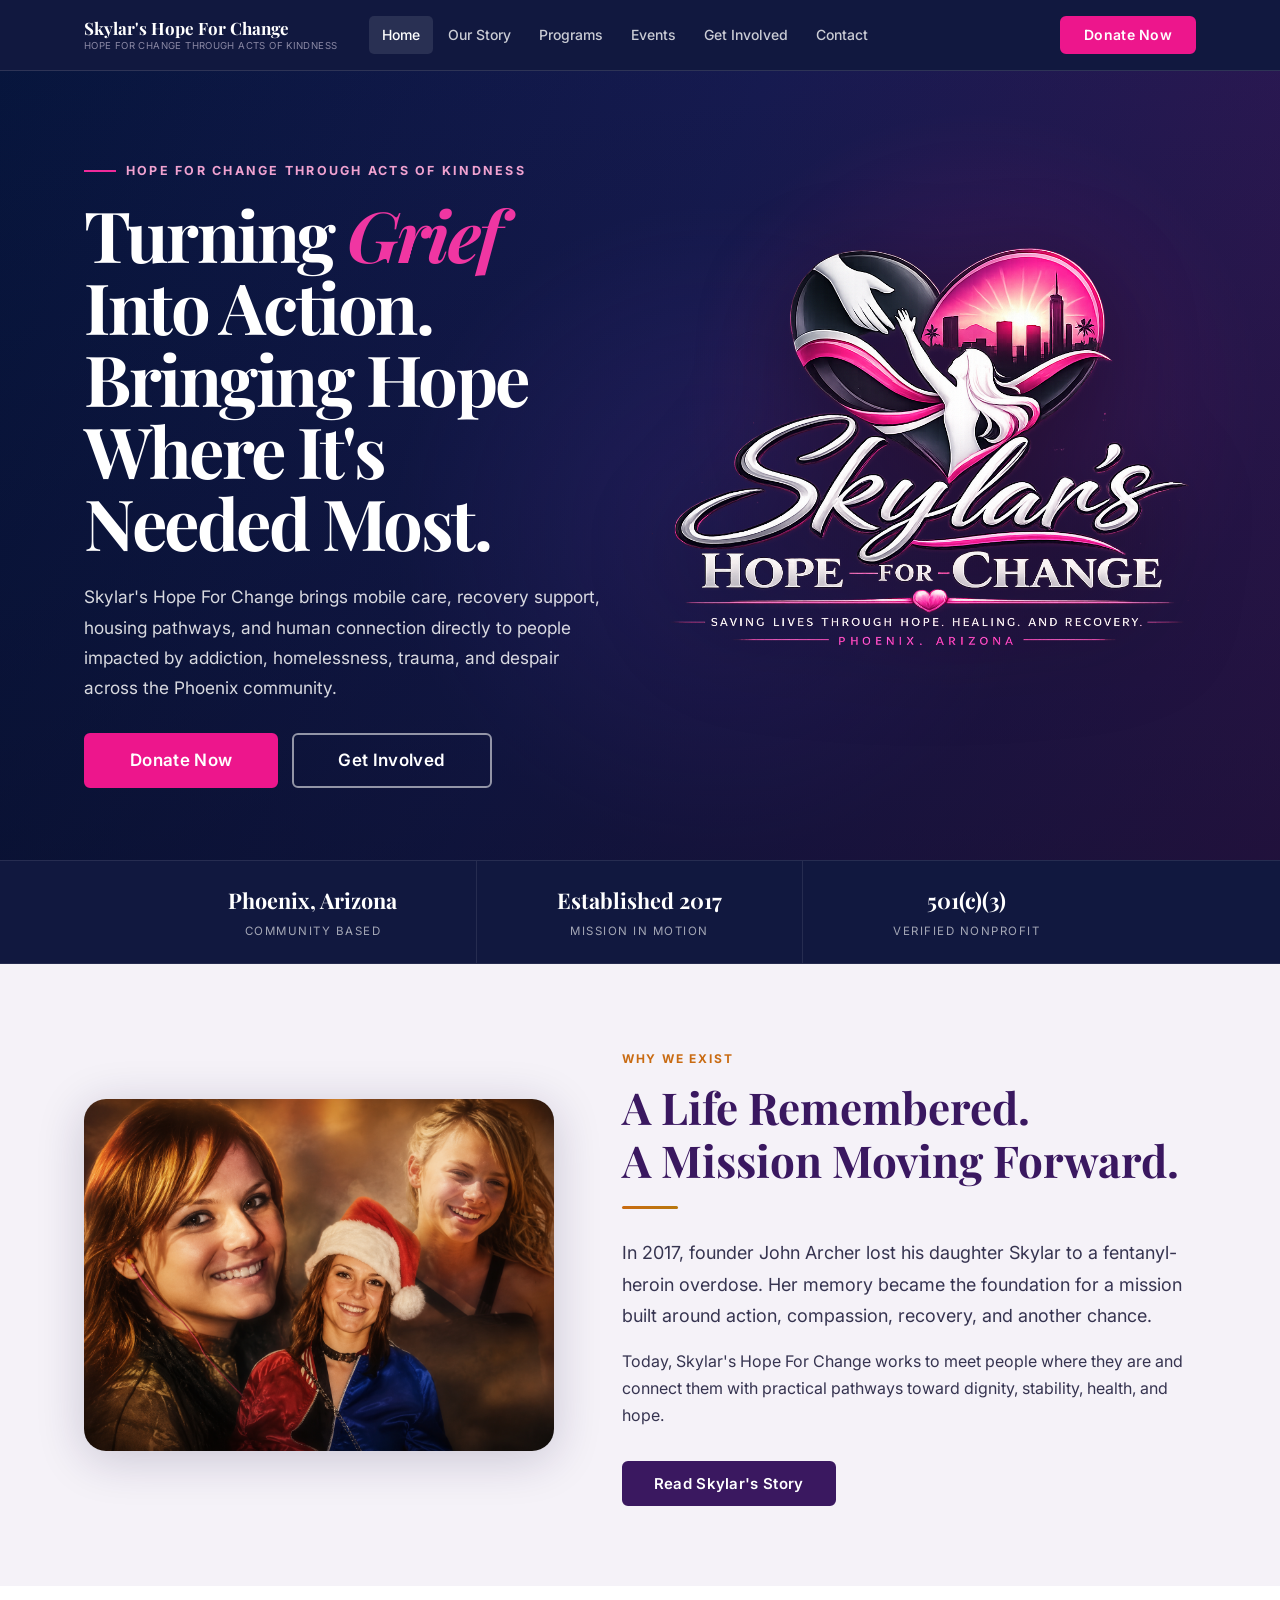
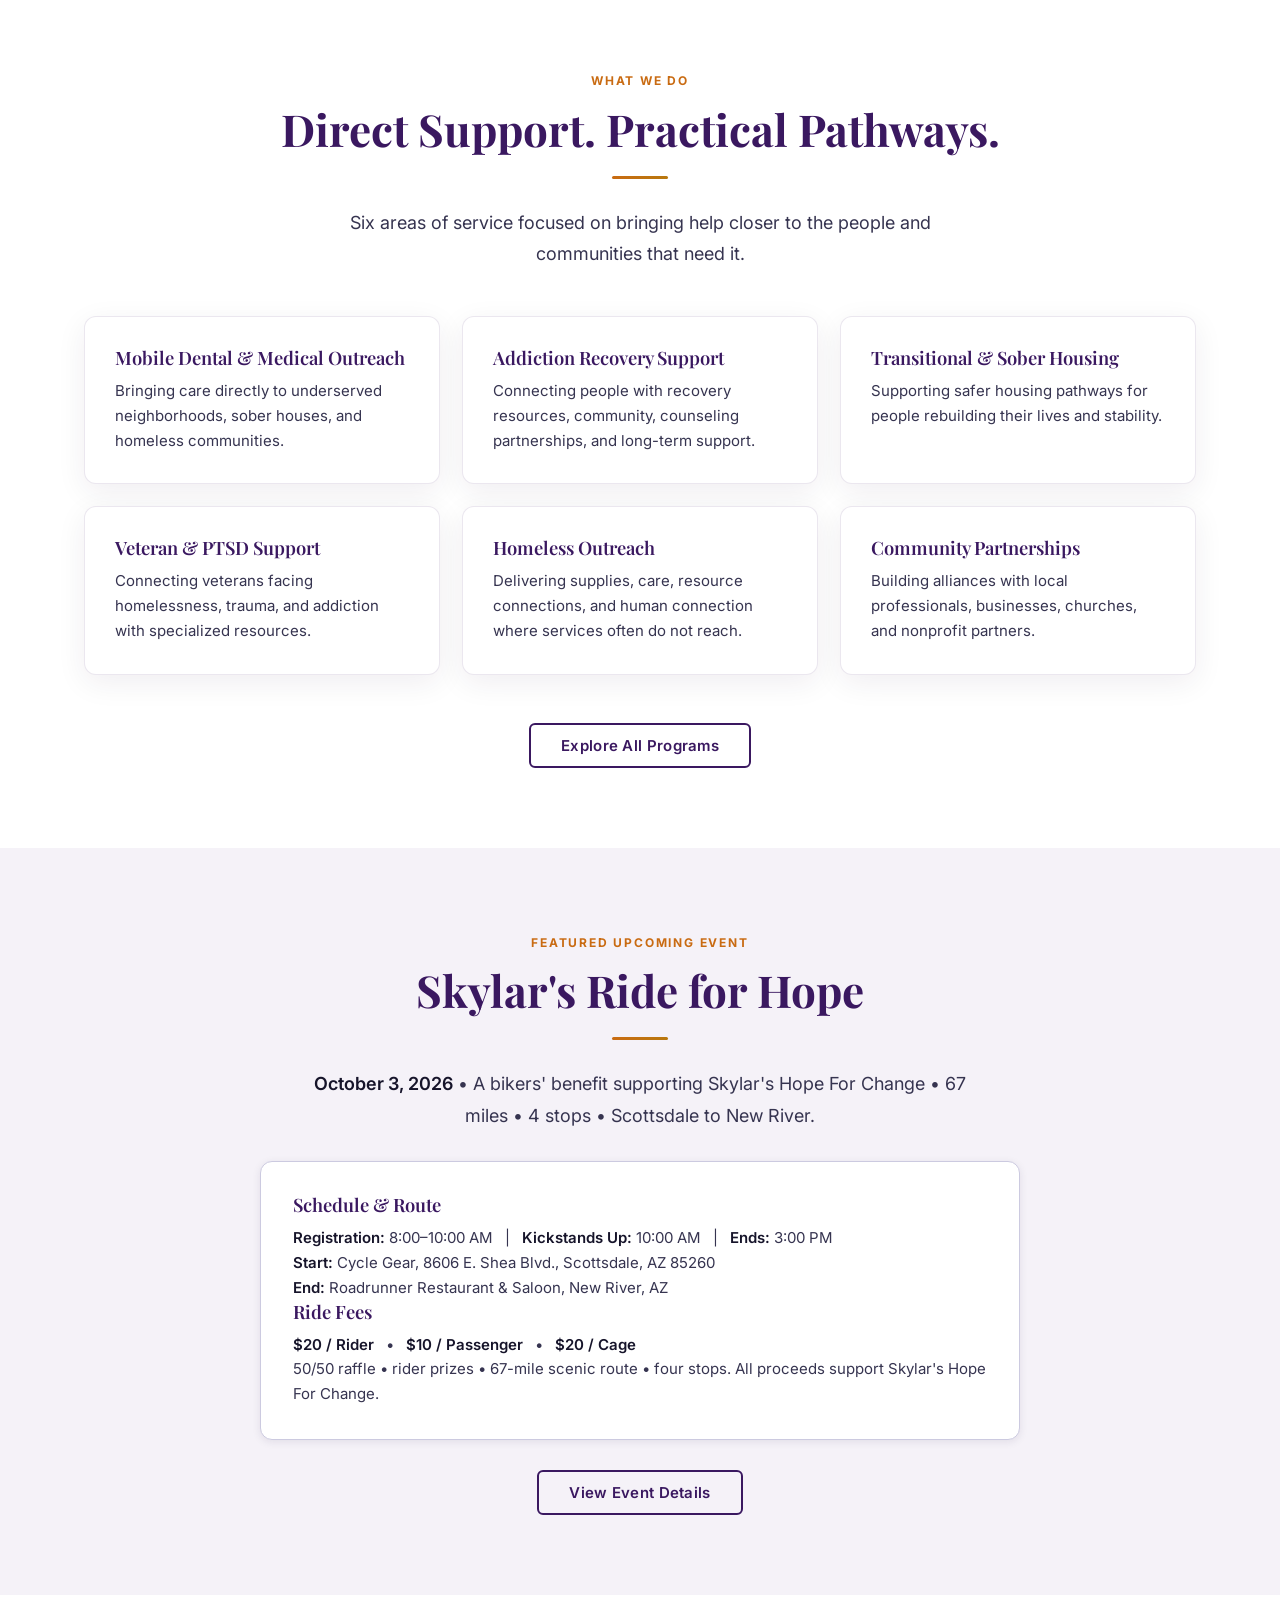
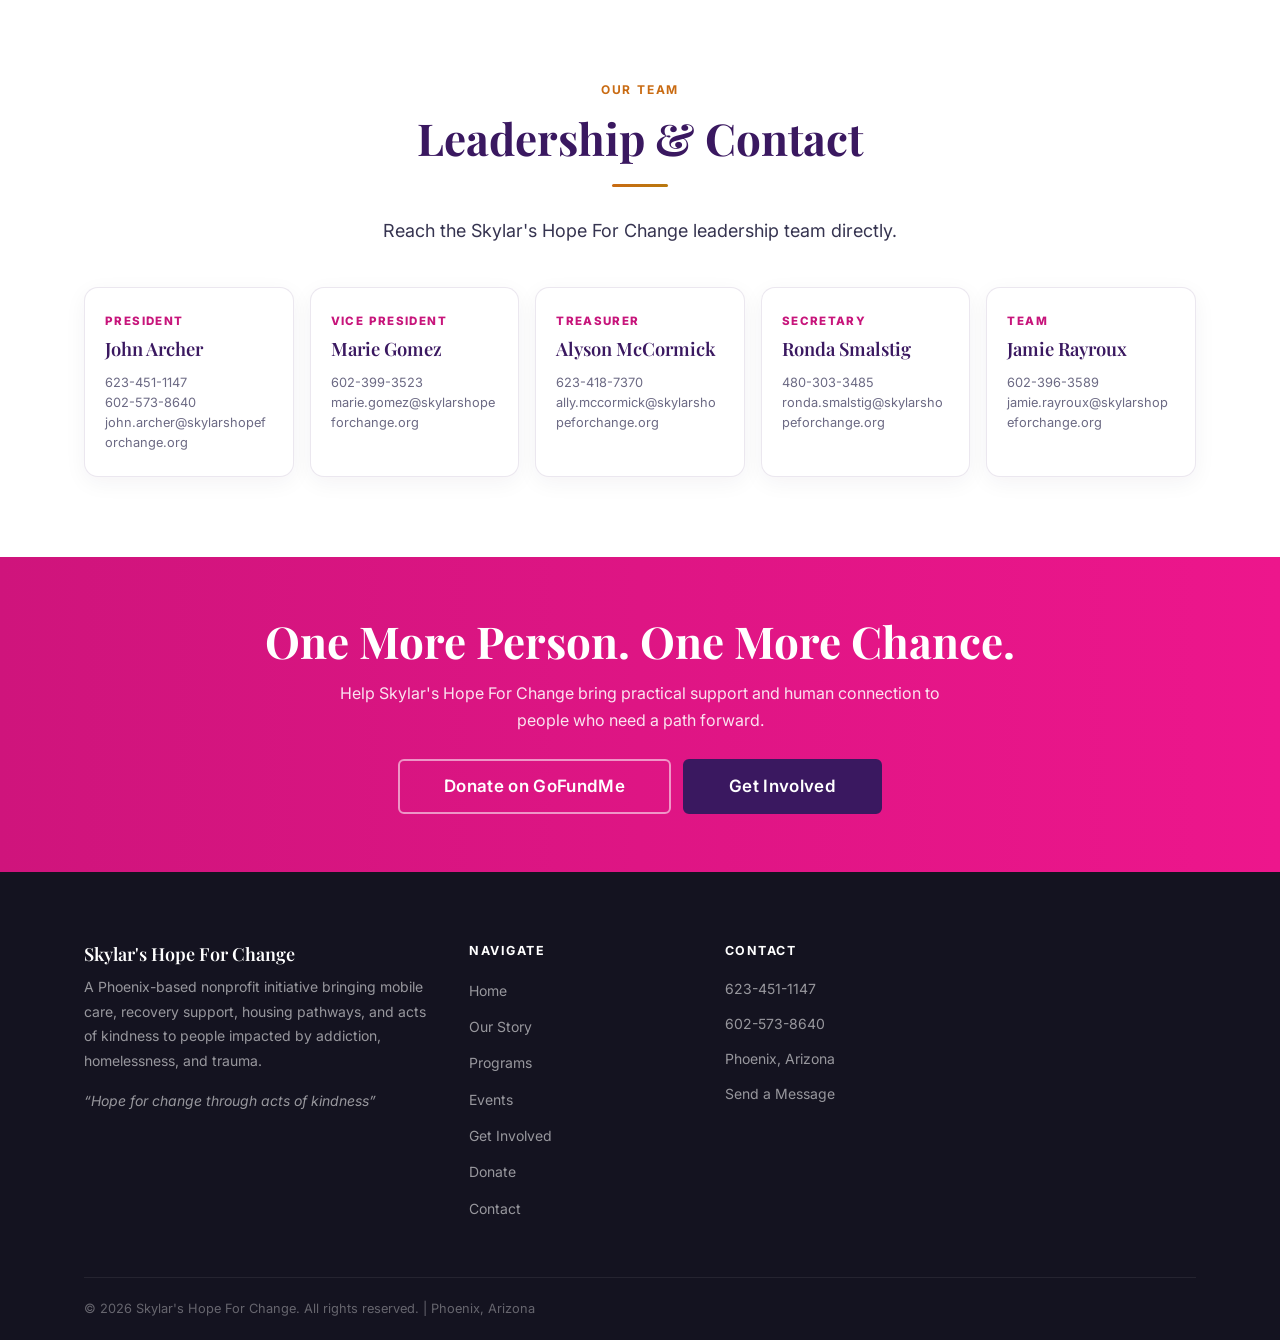
==== commit 9ac005d5: "Feature Skylar's Ride for Hope on homepage" ====
--- a/index.html
+++ b/index.html
@@ -23,50 +23,8 @@
 <div class="proof-strip"><div class="proof-grid"><div class="proof-item"><span class="proof-value">Phoenix, Arizona</span><span class="proof-label">Community Based</span></div><div class="proof-item"><span class="proof-value">Established 2017</span><span class="proof-label">Mission in Motion</span></div><div class="proof-item"><span class="proof-value">501(c)(3)</span><span class="proof-label">Verified Nonprofit</span></div></div></div>
 <section class="section mission-v2" aria-labelledby="mission-heading"><div class="container mission-v2-grid"><img class="story-portrait" src="assets/images/skylar-portrait.png" alt="Skylar Archer with her family" /><div><span class="section-label">Why We Exist</span><h2 id="mission-heading" class="section-title">A Life Remembered.<br>A Mission Moving Forward.</h2><div class="divider"></div><p class="section-intro">In 2017, founder John Archer lost his daughter Skylar to a fentanyl-heroin overdose. Her memory became the foundation for a mission built around action, compassion, recovery, and another chance.</p><p>Today, Skylar's Hope For Change works to meet people where they are and connect them with practical pathways toward dignity, stability, health, and hope.</p><div class="btn-group mt-4"><a href="about.html" class="btn btn-secondary">Read Skylar's Story</a></div></div></div></section>
 <section class="section programs-v2" aria-labelledby="programs-heading"><div class="container"><div class="text-center" style="margin-bottom:46px"><span class="section-label">What We Do</span><h2 id="programs-heading" class="section-title">Direct Support. Practical Pathways.</h2><div class="divider divider-center"></div><p class="section-intro">Six areas of service focused on bringing help closer to the people and communities that need it.</p></div><div class="grid-3"><article class="card"><h3>Mobile Dental &amp; Medical Outreach</h3><p>Bringing care directly to underserved neighborhoods, sober houses, and homeless communities.</p></article><article class="card"><h3>Addiction Recovery Support</h3><p>Connecting people with recovery resources, community, counseling partnerships, and long-term support.</p></article><article class="card"><h3>Transitional &amp; Sober Housing</h3><p>Supporting safer housing pathways for people rebuilding their lives and stability.</p></article><article class="card"><h3>Veteran &amp; PTSD Support</h3><p>Connecting veterans facing homelessness, trauma, and addiction with specialized resources.</p></article><article class="card"><h3>Homeless Outreach</h3><p>Delivering supplies, care, resource connections, and human connection where services often do not reach.</p></article><article class="card"><h3>Community Partnerships</h3><p>Building alliances with local professionals, businesses, churches, and nonprofit partners.</p></article></div><div class="text-center mt-6"><a href="programs.html" class="btn btn-outline-navy">Explore All Programs</a></div></div></section>
-<section class="section events-preview" aria-labelledby="events-heading"><div class="container text-center"><span class="section-label">Community Calendar</span><h2 id="events-heading" class="section-title">Upcoming Events</h2><div class="divider divider-center"></div><p class="section-intro">Outreach days, community gatherings, fundraising events, volunteer opportunities, and partner activities will be posted here as dates are confirmed.</p><a href="events.html" class="btn btn-outline-navy">View Events Calendar</a></div></section>
-<section class="section leadership-v2" aria-labelledby="leadership-heading">
-  <div class="container">
-    <div class="text-center leadership-head">
-      <span class="section-label">Our Team</span>
-      <h2 id="leadership-heading" class="section-title">Leadership &amp; Contact</h2>
-      <div class="divider divider-center"></div>
-      <p class="section-intro">Reach the Skylar's Hope For Change leadership team directly.</p>
-    </div>
-    <div class="leadership-grid">
-      <article class="leader-card">
-        <span>President</span>
-        <h3>John Archer</h3>
-        <a href="tel:+16234511147">623-451-1147</a>
-        <a href="tel:+16025738640">602-573-8640</a>
-        <a href="mailto:john.archer@skylarshopeforchange.org">john.archer@skylarshopeforchange.org</a>
-      </article>
-      <article class="leader-card">
-        <span>Vice President</span>
-        <h3>Marie Gomez</h3>
-        <a href="tel:+16023993523">602-399-3523</a>
-        <a href="mailto:marie.gomez@skylarshopeforchange.org">marie.gomez@skylarshopeforchange.org</a>
-      </article>
-      <article class="leader-card">
-        <span>Treasurer</span>
-        <h3>Alyson McCormick</h3>
-        <a href="tel:+16234187370">623-418-7370</a>
-        <a href="mailto:ally.mccormick@skylarshopeforchange.org">ally.mccormick@skylarshopeforchange.org</a>
-      </article>
-      <article class="leader-card">
-        <span>Secretary</span>
-        <h3>Ronda Smalstig</h3>
-        <a href="tel:+14803033485">480-303-3485</a>
-        <a href="mailto:ronda.smalstig@skylarshopeforchange.org">ronda.smalstig@skylarshopeforchange.org</a>
-      </article>
-      <article class="leader-card">
-        <span>Team</span>
-        <h3>Jamie Rayroux</h3>
-        <a href="tel:+16023963589">602-396-3589</a>
-        <a href="mailto:jamie.rayroux@skylarshopeforchange.org">jamie.rayroux@skylarshopeforchange.org</a>
-      </article>
-    </div>
-  </div>
-</section>
+<section class="section events-preview" aria-labelledby="events-heading"><div class="container text-center"><span class="section-label">Featured Upcoming Event</span><h2 id="events-heading" class="section-title">Skylar's Ride for Hope</h2><div class="divider divider-center"></div><p class="section-intro"><strong>October 3, 2026</strong> &bull; A bikers' benefit supporting Skylar's Hope For Change &bull; 67 miles &bull; 4 stops &bull; Scottsdale to New River.</p><div class="card" style="max-width:760px;margin:30px auto;text-align:left"><h3>Schedule &amp; Route</h3><p><strong>Registration:</strong> 8:00–10:00 AM &nbsp; | &nbsp; <strong>Kickstands Up:</strong> 10:00 AM &nbsp; | &nbsp; <strong>Ends:</strong> 3:00 PM</p><p><strong>Start:</strong> Cycle Gear, 8606 E. Shea Blvd., Scottsdale, AZ 85260<br><strong>End:</strong> Roadrunner Restaurant &amp; Saloon, New River, AZ</p><h3>Ride Fees</h3><p><strong>$20 / Rider</strong> &nbsp; &bull; &nbsp; <strong>$10 / Passenger</strong> &nbsp; &bull; &nbsp; <strong>$20 / Cage</strong></p><p>50/50 raffle &bull; rider prizes &bull; 67-mile scenic route &bull; four stops. All proceeds support Skylar's Hope For Change.</p></div><a href="events.html" class="btn btn-outline-navy">View Event Details</a></div></section>
+<section class="section leadership-v2" aria-labelledby="leadership-heading"><div class="container"><div class="text-center leadership-head"><span class="section-label">Our Team</span><h2 id="leadership-heading" class="section-title">Leadership &amp; Contact</h2><div class="divider divider-center"></div><p class="section-intro">Reach the Skylar's Hope For Change leadership team directly.</p></div><div class="leadership-grid"><article class="leader-card"><span>President</span><h3>John Archer</h3><a href="tel:+16234511147">623-451-1147</a><a href="tel:+16025738640">602-573-8640</a><a href="mailto:john.archer@skylarshopeforchange.org">john.archer@skylarshopeforchange.org</a></article><article class="leader-card"><span>Vice President</span><h3>Marie Gomez</h3><a href="tel:+16023993523">602-399-3523</a><a href="mailto:marie.gomez@skylarshopeforchange.org">marie.gomez@skylarshopeforchange.org</a></article><article class="leader-card"><span>Treasurer</span><h3>Alyson McCormick</h3><a href="tel:+16234187370">623-418-7370</a><a href="mailto:ally.mccormick@skylarshopeforchange.org">ally.mccormick@skylarshopeforchange.org</a></article><article class="leader-card"><span>Secretary</span><h3>Ronda Smalstig</h3><a href="tel:+14803033485">480-303-3485</a><a href="mailto:ronda.smalstig@skylarshopeforchange.org">ronda.smalstig@skylarshopeforchange.org</a></article><article class="leader-card"><span>Team</span><h3>Jamie Rayroux</h3><a href="tel:+16023963589">602-396-3589</a><a href="mailto:jamie.rayroux@skylarshopeforchange.org">jamie.rayroux@skylarshopeforchange.org</a></article></div></div></section>
 <section class="final-cta-v2"><div class="container"><h2>One More Person. One More Chance.</h2><p>Help Skylar's Hope For Change bring practical support and human connection to people who need a path forward.</p><div class="btn-group" style="justify-content:center"><a href="https://gofund.me/284ebbb2e" target="_blank" rel="noopener noreferrer" class="btn btn-outline btn-lg">Donate on GoFundMe</a><a href="get-involved.html" class="btn btn-secondary btn-lg">Get Involved</a></div></div></section>
 </main>
 <footer class="footer" role="contentinfo"><div class="container"><div class="footer-grid"><div class="footer-brand"><h3>Skylar's Hope For Change</h3><p>A Phoenix-based nonprofit initiative bringing mobile care, recovery support, housing pathways, and acts of kindness to people impacted by addiction, homelessness, and trauma.</p><p class="footer-tagline">“Hope for change through acts of kindness”</p></div><div class="footer-col"><h4>Navigate</h4><ul><li><a href="index.html">Home</a></li><li><a href="about.html">Our Story</a></li><li><a href="programs.html">Programs</a></li><li><a href="events.html">Events</a></li><li><a href="get-involved.html">Get Involved</a></li><li><a href="donate.html">Donate</a></li><li><a href="contact.html">Contact</a></li></ul></div><div class="footer-col"><h4>Contact</h4><div class="footer-contact-row"><a href="tel:+16234511147">623-451-1147</a></div><div class="footer-contact-row"><a href="tel:+16025738640">602-573-8640</a></div><div class="footer-contact-row">Phoenix, Arizona</div><div class="footer-contact-row"><a href="contact.html">Send a Message</a></div></div></div><div class="footer-bottom"><p>&copy; 2026 Skylar's Hope For Change. All rights reserved. | Phoenix, Arizona</p></div></div></footer>
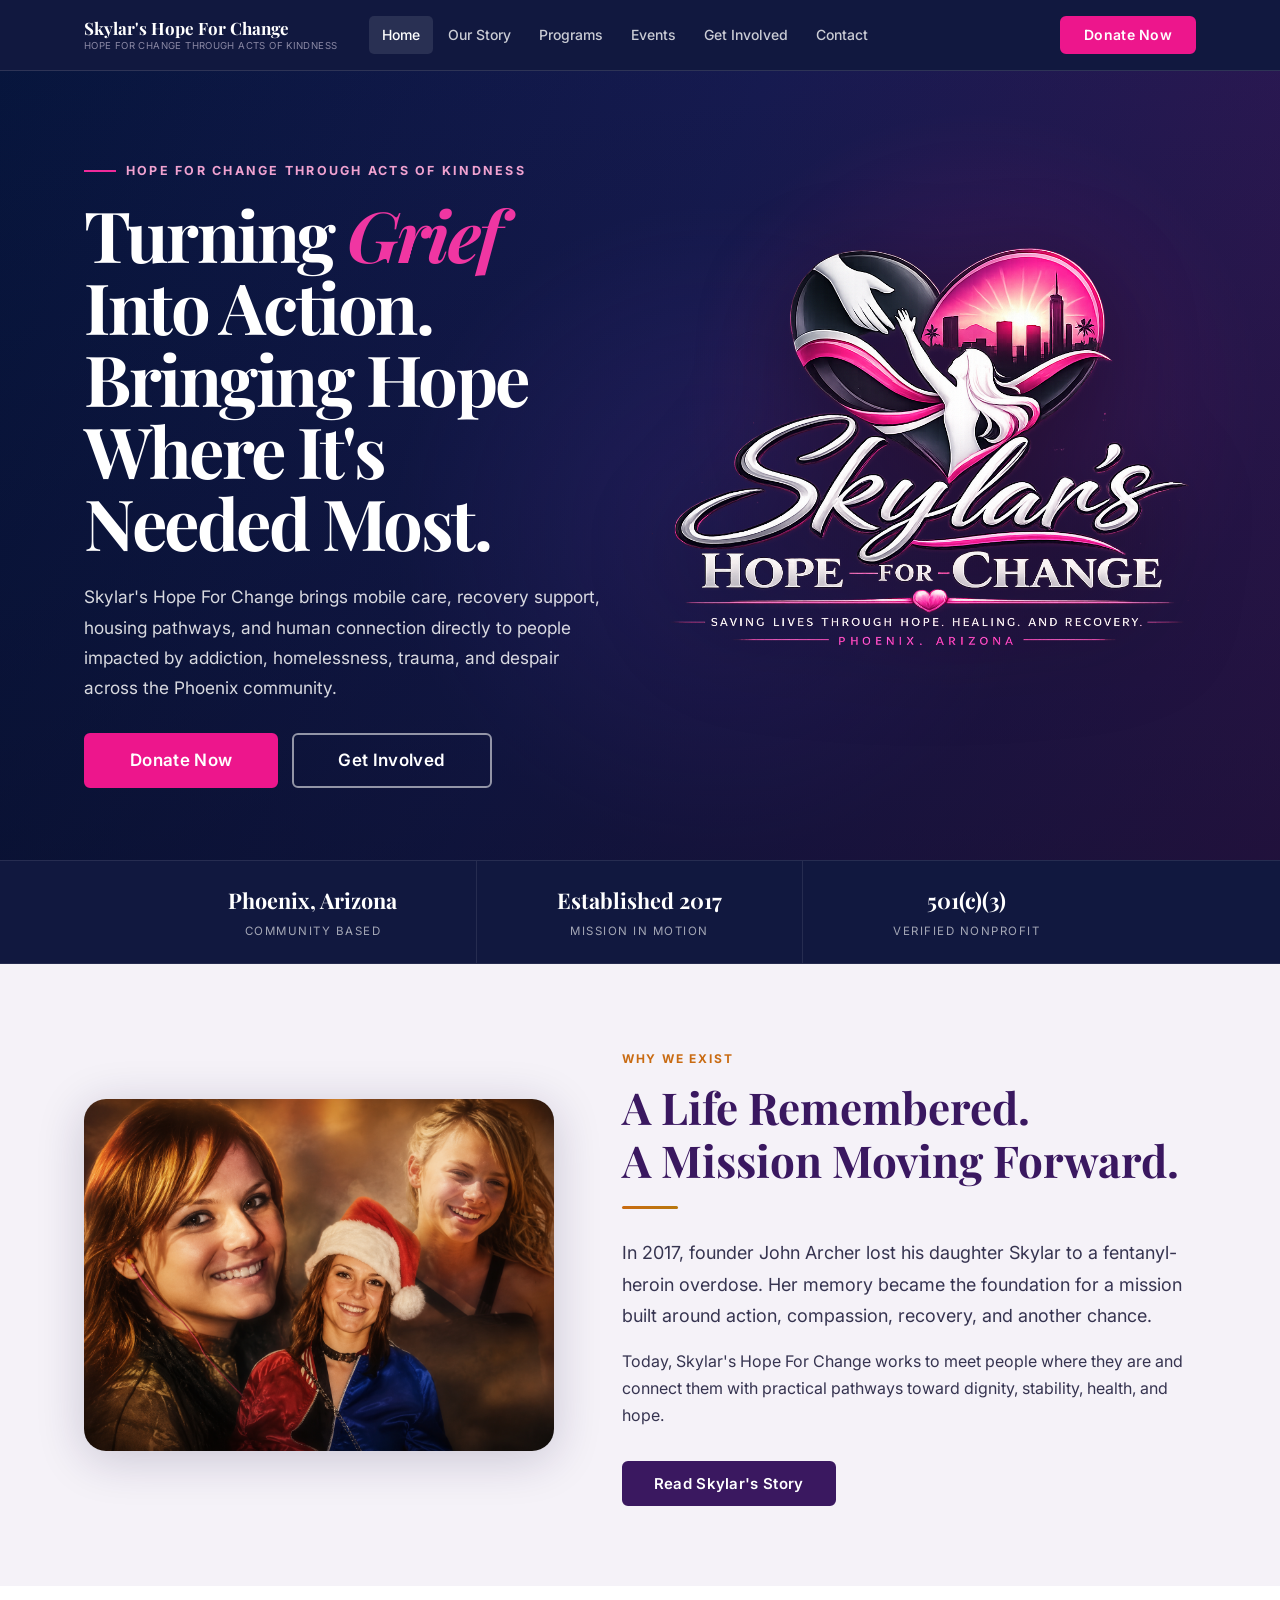
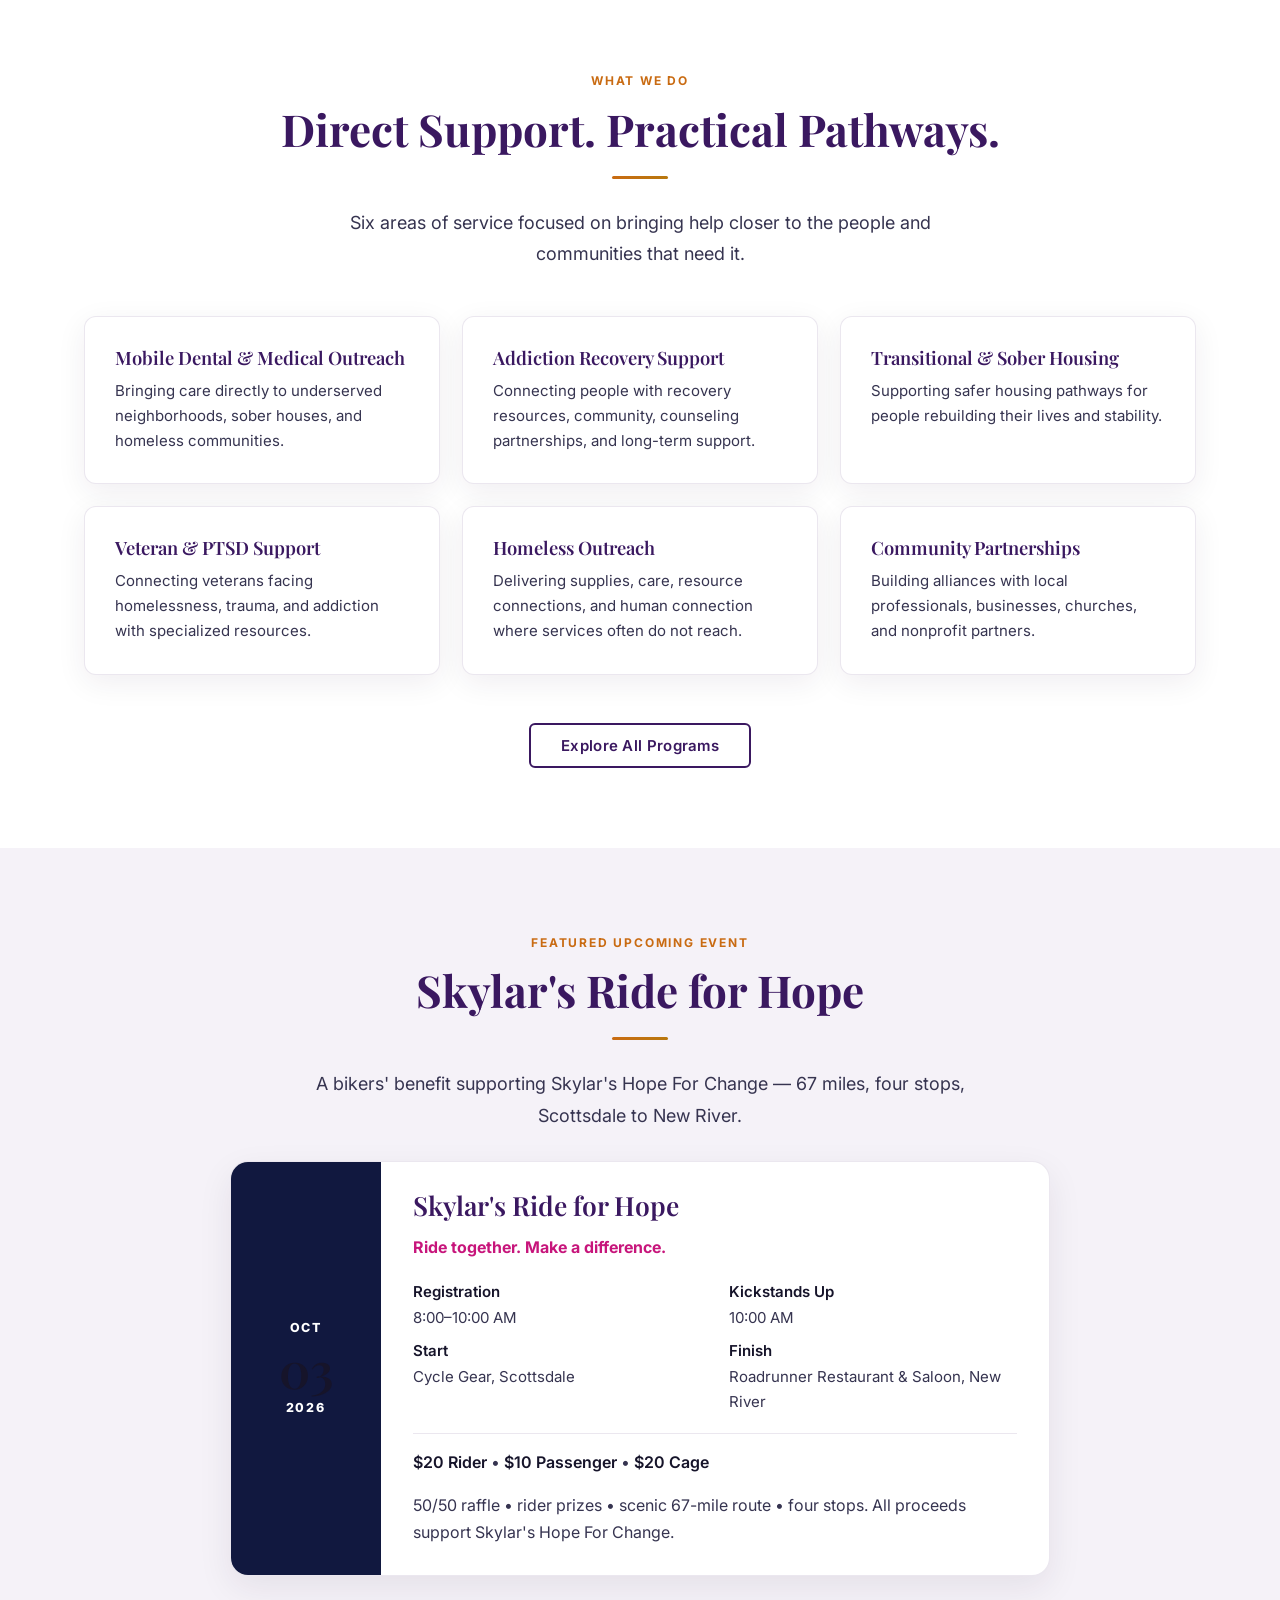
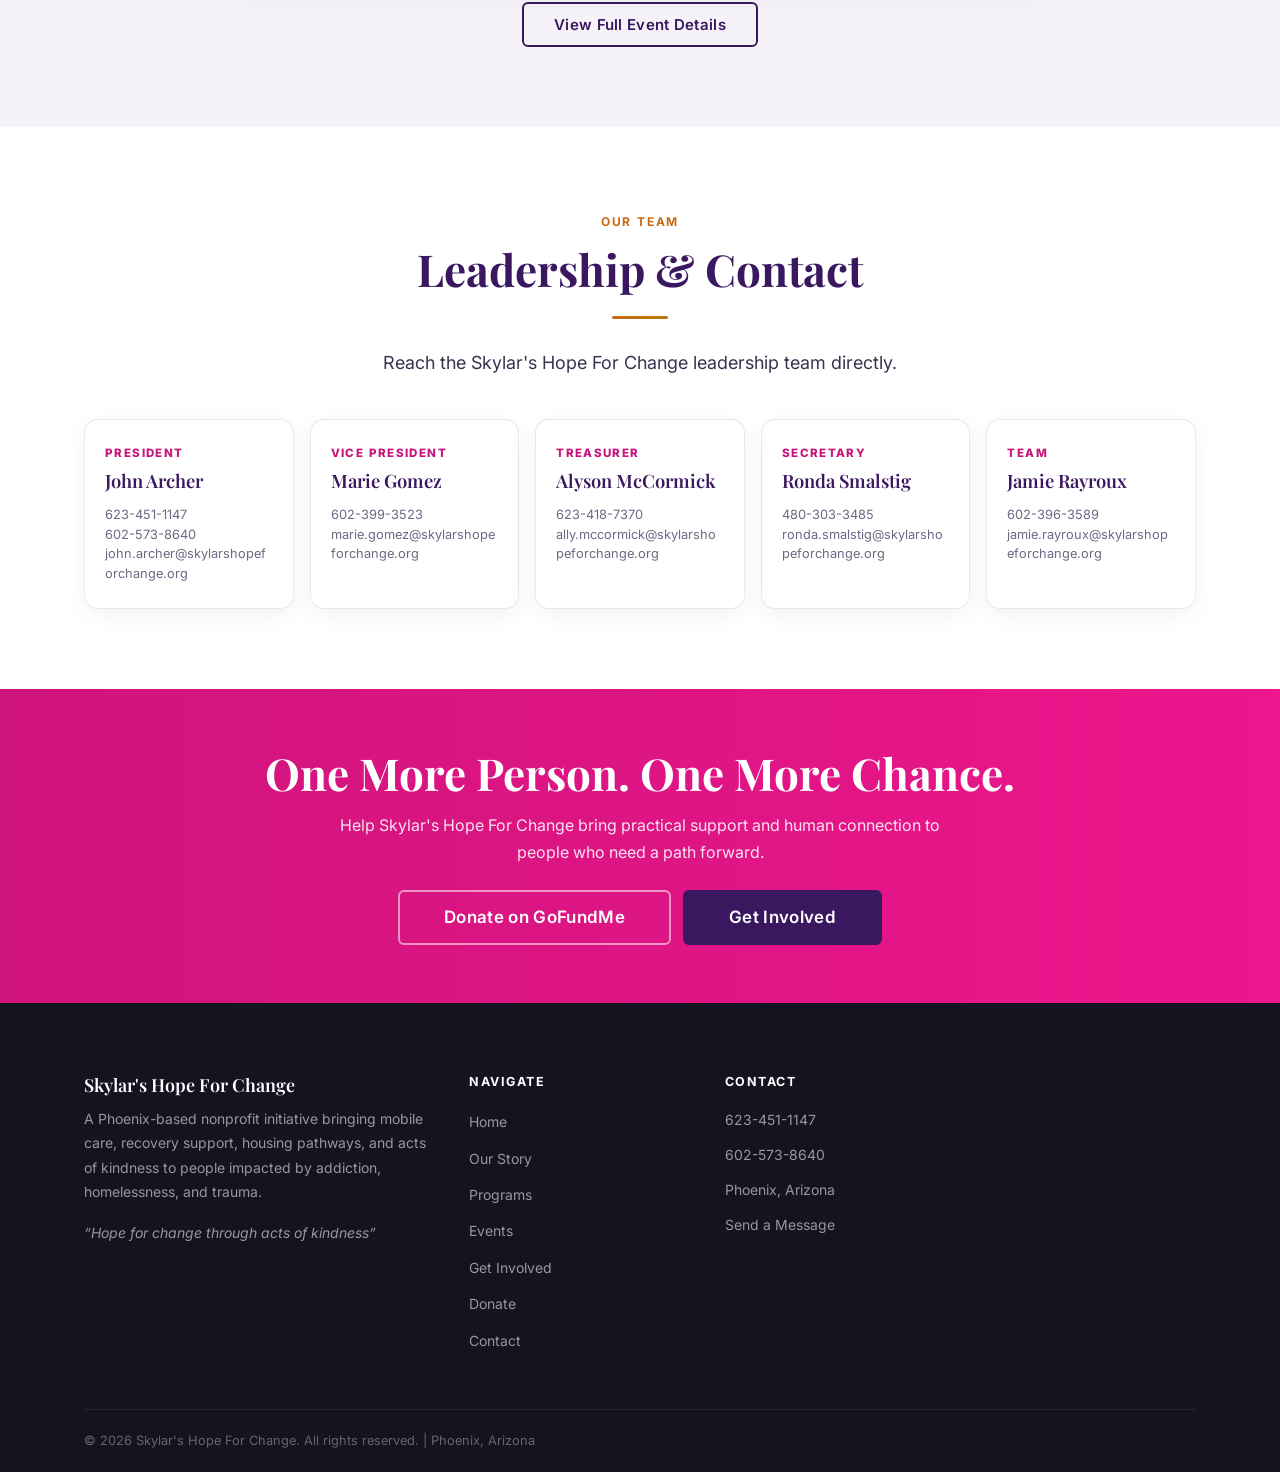
==== commit df23137f: "Refine homepage featured event card" ====
--- a/index.html
+++ b/index.html
@@ -23,7 +23,7 @@
 <div class="proof-strip"><div class="proof-grid"><div class="proof-item"><span class="proof-value">Phoenix, Arizona</span><span class="proof-label">Community Based</span></div><div class="proof-item"><span class="proof-value">Established 2017</span><span class="proof-label">Mission in Motion</span></div><div class="proof-item"><span class="proof-value">501(c)(3)</span><span class="proof-label">Verified Nonprofit</span></div></div></div>
 <section class="section mission-v2" aria-labelledby="mission-heading"><div class="container mission-v2-grid"><img class="story-portrait" src="assets/images/skylar-portrait.png" alt="Skylar Archer with her family" /><div><span class="section-label">Why We Exist</span><h2 id="mission-heading" class="section-title">A Life Remembered.<br>A Mission Moving Forward.</h2><div class="divider"></div><p class="section-intro">In 2017, founder John Archer lost his daughter Skylar to a fentanyl-heroin overdose. Her memory became the foundation for a mission built around action, compassion, recovery, and another chance.</p><p>Today, Skylar's Hope For Change works to meet people where they are and connect them with practical pathways toward dignity, stability, health, and hope.</p><div class="btn-group mt-4"><a href="about.html" class="btn btn-secondary">Read Skylar's Story</a></div></div></div></section>
 <section class="section programs-v2" aria-labelledby="programs-heading"><div class="container"><div class="text-center" style="margin-bottom:46px"><span class="section-label">What We Do</span><h2 id="programs-heading" class="section-title">Direct Support. Practical Pathways.</h2><div class="divider divider-center"></div><p class="section-intro">Six areas of service focused on bringing help closer to the people and communities that need it.</p></div><div class="grid-3"><article class="card"><h3>Mobile Dental &amp; Medical Outreach</h3><p>Bringing care directly to underserved neighborhoods, sober houses, and homeless communities.</p></article><article class="card"><h3>Addiction Recovery Support</h3><p>Connecting people with recovery resources, community, counseling partnerships, and long-term support.</p></article><article class="card"><h3>Transitional &amp; Sober Housing</h3><p>Supporting safer housing pathways for people rebuilding their lives and stability.</p></article><article class="card"><h3>Veteran &amp; PTSD Support</h3><p>Connecting veterans facing homelessness, trauma, and addiction with specialized resources.</p></article><article class="card"><h3>Homeless Outreach</h3><p>Delivering supplies, care, resource connections, and human connection where services often do not reach.</p></article><article class="card"><h3>Community Partnerships</h3><p>Building alliances with local professionals, businesses, churches, and nonprofit partners.</p></article></div><div class="text-center mt-6"><a href="programs.html" class="btn btn-outline-navy">Explore All Programs</a></div></div></section>
-<section class="section events-preview" aria-labelledby="events-heading"><div class="container text-center"><span class="section-label">Featured Upcoming Event</span><h2 id="events-heading" class="section-title">Skylar's Ride for Hope</h2><div class="divider divider-center"></div><p class="section-intro"><strong>October 3, 2026</strong> &bull; A bikers' benefit supporting Skylar's Hope For Change &bull; 67 miles &bull; 4 stops &bull; Scottsdale to New River.</p><div class="card" style="max-width:760px;margin:30px auto;text-align:left"><h3>Schedule &amp; Route</h3><p><strong>Registration:</strong> 8:00–10:00 AM &nbsp; | &nbsp; <strong>Kickstands Up:</strong> 10:00 AM &nbsp; | &nbsp; <strong>Ends:</strong> 3:00 PM</p><p><strong>Start:</strong> Cycle Gear, 8606 E. Shea Blvd., Scottsdale, AZ 85260<br><strong>End:</strong> Roadrunner Restaurant &amp; Saloon, New River, AZ</p><h3>Ride Fees</h3><p><strong>$20 / Rider</strong> &nbsp; &bull; &nbsp; <strong>$10 / Passenger</strong> &nbsp; &bull; &nbsp; <strong>$20 / Cage</strong></p><p>50/50 raffle &bull; rider prizes &bull; 67-mile scenic route &bull; four stops. All proceeds support Skylar's Hope For Change.</p></div><a href="events.html" class="btn btn-outline-navy">View Event Details</a></div></section>
+<section class="section events-preview" aria-labelledby="events-heading"><div class="container text-center"><span class="section-label">Featured Upcoming Event</span><h2 id="events-heading" class="section-title">Skylar's Ride for Hope</h2><div class="divider divider-center"></div><p class="section-intro">A bikers' benefit supporting Skylar's Hope For Change — 67 miles, four stops, Scottsdale to New River.</p><article class="featured-event-card"><div class="featured-event-date"><span>Oct</span><strong>03</strong><span>2026</span></div><div class="featured-event-body"><h3>Skylar's Ride for Hope</h3><p class="event-quickline">Ride together. Make a difference.</p><div class="event-details-grid"><p><strong>Registration</strong><br>8:00–10:00 AM</p><p><strong>Kickstands Up</strong><br>10:00 AM</p><p><strong>Start</strong><br>Cycle Gear, Scottsdale</p><p><strong>Finish</strong><br>Roadrunner Restaurant &amp; Saloon, New River</p></div><p class="event-fees"><strong>$20 Rider</strong> &bull; <strong>$10 Passenger</strong> &bull; <strong>$20 Cage</strong></p><p>50/50 raffle &bull; rider prizes &bull; scenic 67-mile route &bull; four stops. All proceeds support Skylar's Hope For Change.</p></div></article><a href="events.html" class="btn btn-outline-navy">View Full Event Details</a></div></section>
 <section class="section leadership-v2" aria-labelledby="leadership-heading"><div class="container"><div class="text-center leadership-head"><span class="section-label">Our Team</span><h2 id="leadership-heading" class="section-title">Leadership &amp; Contact</h2><div class="divider divider-center"></div><p class="section-intro">Reach the Skylar's Hope For Change leadership team directly.</p></div><div class="leadership-grid"><article class="leader-card"><span>President</span><h3>John Archer</h3><a href="tel:+16234511147">623-451-1147</a><a href="tel:+16025738640">602-573-8640</a><a href="mailto:john.archer@skylarshopeforchange.org">john.archer@skylarshopeforchange.org</a></article><article class="leader-card"><span>Vice President</span><h3>Marie Gomez</h3><a href="tel:+16023993523">602-399-3523</a><a href="mailto:marie.gomez@skylarshopeforchange.org">marie.gomez@skylarshopeforchange.org</a></article><article class="leader-card"><span>Treasurer</span><h3>Alyson McCormick</h3><a href="tel:+16234187370">623-418-7370</a><a href="mailto:ally.mccormick@skylarshopeforchange.org">ally.mccormick@skylarshopeforchange.org</a></article><article class="leader-card"><span>Secretary</span><h3>Ronda Smalstig</h3><a href="tel:+14803033485">480-303-3485</a><a href="mailto:ronda.smalstig@skylarshopeforchange.org">ronda.smalstig@skylarshopeforchange.org</a></article><article class="leader-card"><span>Team</span><h3>Jamie Rayroux</h3><a href="tel:+16023963589">602-396-3589</a><a href="mailto:jamie.rayroux@skylarshopeforchange.org">jamie.rayroux@skylarshopeforchange.org</a></article></div></div></section>
 <section class="final-cta-v2"><div class="container"><h2>One More Person. One More Chance.</h2><p>Help Skylar's Hope For Change bring practical support and human connection to people who need a path forward.</p><div class="btn-group" style="justify-content:center"><a href="https://gofund.me/284ebbb2e" target="_blank" rel="noopener noreferrer" class="btn btn-outline btn-lg">Donate on GoFundMe</a><a href="get-involved.html" class="btn btn-secondary btn-lg">Get Involved</a></div></div></section>
 </main>
--- a/homepage-v2.css
+++ b/homepage-v2.css
@@ -10,8 +10,8 @@
 .proof-strip{position:relative;z-index:3;background:#11183f;border-top:1px solid rgba(255,255,255,.09);border-bottom:1px solid rgba(255,255,255,.08)}.proof-grid{display:grid;grid-template-columns:repeat(3,1fr);max-width:980px;margin:auto}.proof-item{padding:22px 28px;text-align:center;border-right:1px solid rgba(255,255,255,.09)}.proof-item:last-child{border-right:0}.proof-value{display:block;color:#fff;font-family:var(--font-heading);font-size:1.35rem;font-weight:700}.proof-label{display:block;color:rgba(255,255,255,.62);font-size:.72rem;text-transform:uppercase;letter-spacing:.13em;margin-top:3px}
 .home-v2 .mission-v2{background:#f5f2f8}.mission-v2-grid{display:grid;grid-template-columns:.9fr 1.1fr;gap:68px;align-items:center}.mission-v2 .story-portrait{width:100%;aspect-ratio:4/3;object-fit:cover;border-radius:22px;box-shadow:var(--shadow-lg)}
 .home-v2 .programs-v2{background:#fff}.programs-v2 .grid-3{gap:22px}.programs-v2 .card{border:1px solid rgba(58,24,96,.1);box-shadow:0 8px 30px rgba(37,20,55,.07);padding:30px}
-.events-preview{background:#f5f2f8;text-align:center}.events-preview .section-intro{margin-left:auto;margin-right:auto}
+.events-preview{background:#f5f2f8;text-align:center}.events-preview .section-intro{margin-left:auto;margin-right:auto}.featured-event-card{max-width:820px;margin:30px auto 26px;display:grid;grid-template-columns:150px 1fr;text-align:left;background:#fff;border:1px solid rgba(58,24,96,.1);border-radius:18px;overflow:hidden;box-shadow:0 12px 34px rgba(37,20,55,.08)}.featured-event-date{background:#11183f;color:#fff;display:flex;flex-direction:column;align-items:center;justify-content:center;padding:28px 18px}.featured-event-date span{font-size:.78rem;font-weight:800;letter-spacing:.16em;text-transform:uppercase}.featured-event-date strong{font-family:var(--font-heading);font-size:3.1rem;line-height:1;margin:5px 0}.featured-event-body{padding:28px 32px}.featured-event-body h3{margin-bottom:12px}.event-quickline{color:#c7157b;font-weight:700;margin-bottom:16px}.event-details-grid{display:grid;grid-template-columns:1fr 1fr;gap:8px 28px;margin:18px 0}.event-details-grid p{margin:0;font-size:.94rem}.event-fees{padding-top:15px;margin-top:16px;border-top:1px solid rgba(58,24,96,.1)}
 .leadership-v2{background:#fff}.leadership-head{max-width:680px;margin:0 auto 40px}.leadership-grid{display:flex;flex-direction:row;flex-wrap:wrap;gap:16px;align-items:stretch}.leader-card{flex:1 1 170px;min-width:170px;padding:24px 20px;border:1px solid rgba(58,24,96,.1);border-radius:14px;background:#fff;box-shadow:0 6px 22px rgba(37,20,55,.05)}.leader-card span{display:block;color:#c7157b;font-size:.72rem;font-weight:800;letter-spacing:.12em;text-transform:uppercase;margin-bottom:7px}.leader-card h3{font-size:1.15rem;margin-bottom:13px}.leader-card a{display:block;font-size:.8rem;line-height:1.55;overflow-wrap:anywhere;color:var(--text-light)}.leader-card a:hover{color:#c7157b}
 .final-cta-v2{text-align:center;background:linear-gradient(90deg,#cf147c,#ed168c);padding:58px 24px}.final-cta-v2 h2{color:#fff;margin-bottom:12px}.final-cta-v2 p{color:rgba(255,255,255,.88);max-width:640px;margin:0 auto 24px}
 @media(max-width:900px){.hero-v2-grid,.mission-v2-grid{grid-template-columns:1fr}.hero-v2-grid{padding-top:64px;gap:24px}.hero-v2-brand{min-height:380px}.hero-v2-brand img{width:min(112%,680px);transform:none}.proof-grid{grid-template-columns:1fr}.proof-item{border-right:0;border-bottom:1px solid rgba(255,255,255,.08)}.proof-item:last-child{border-bottom:0}}
-@media(max-width:600px){.home-v2 .hero-v2{min-height:auto}.hero-v2-grid{padding:54px 20px 34px}.hero-v2 h1{font-size:clamp(2.6rem,12vw,4rem)}.hero-v2-brand{min-height:300px}.hero-v2-brand img{width:108%}.hero-v2-actions{display:grid;grid-template-columns:1fr}.hero-v2-actions .btn{width:100%}.home-v2 .section{padding:60px 0}.programs-v2 .grid-3{grid-template-columns:1fr}}
+@media(max-width:600px){.home-v2 .hero-v2{min-height:auto}.hero-v2-grid{padding:54px 20px 34px}.hero-v2 h1{font-size:clamp(2.6rem,12vw,4rem)}.hero-v2-brand{min-height:300px}.hero-v2-brand img{width:108%}.hero-v2-actions{display:grid;grid-template-columns:1fr}.hero-v2-actions .btn{width:100%}.home-v2 .section{padding:60px 0}.programs-v2 .grid-3{grid-template-columns:1fr}.featured-event-card{grid-template-columns:1fr}.featured-event-date{padding:18px;flex-direction:row;gap:8px}.featured-event-date strong{font-size:1.5rem}.featured-event-body{padding:24px 20px}.event-details-grid{grid-template-columns:1fr;gap:8px}}
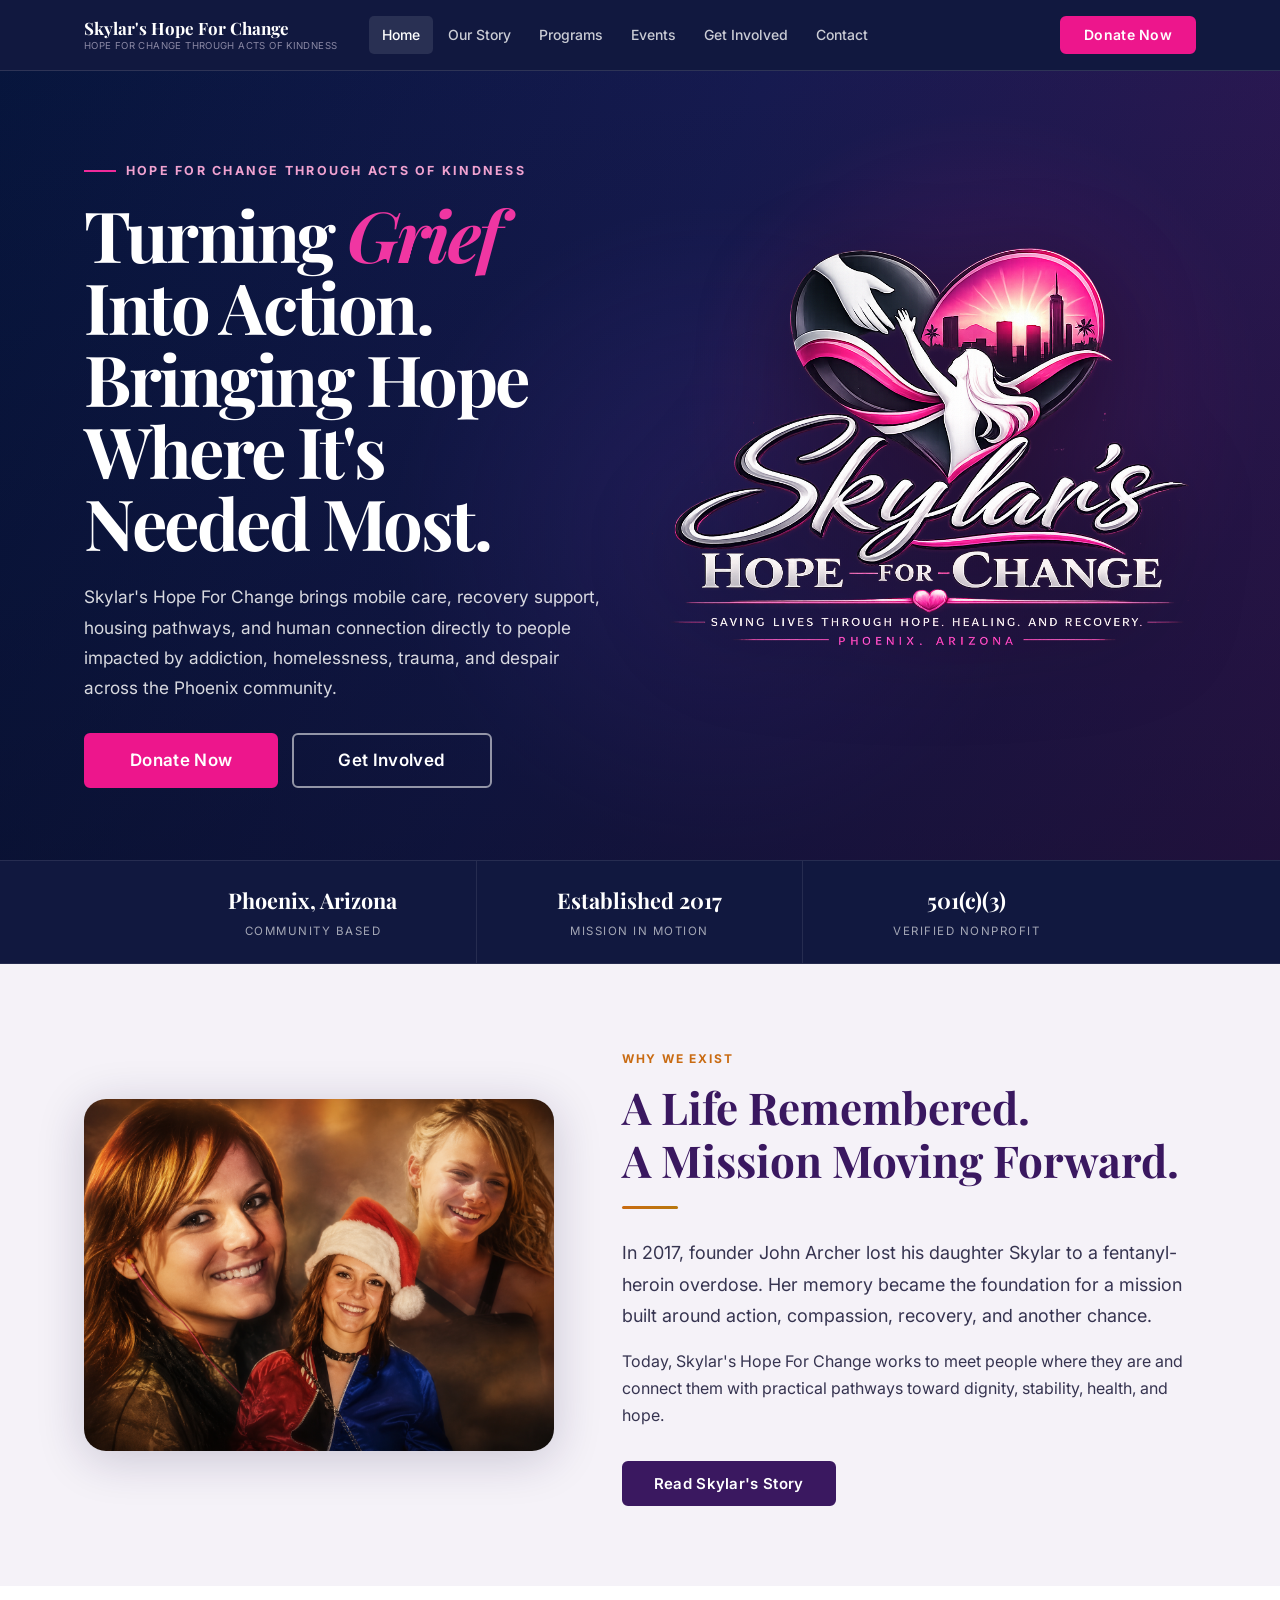
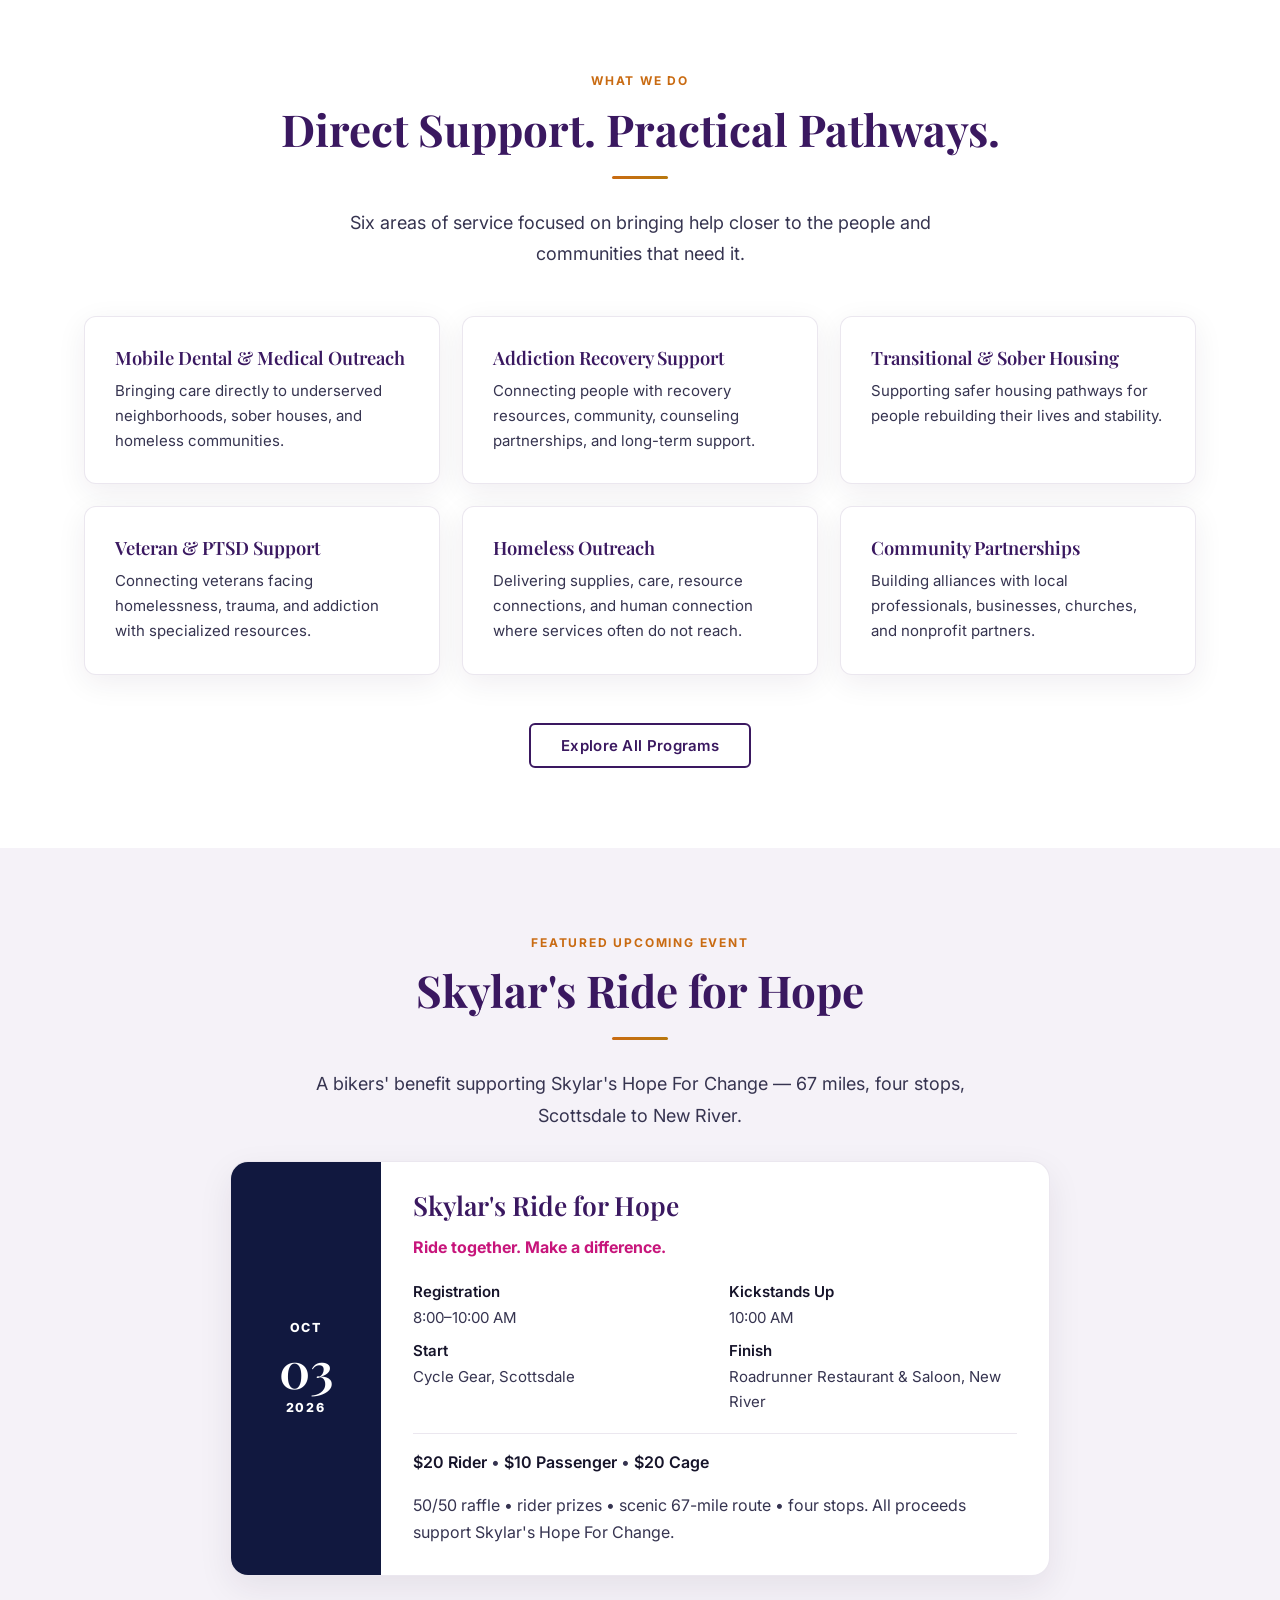
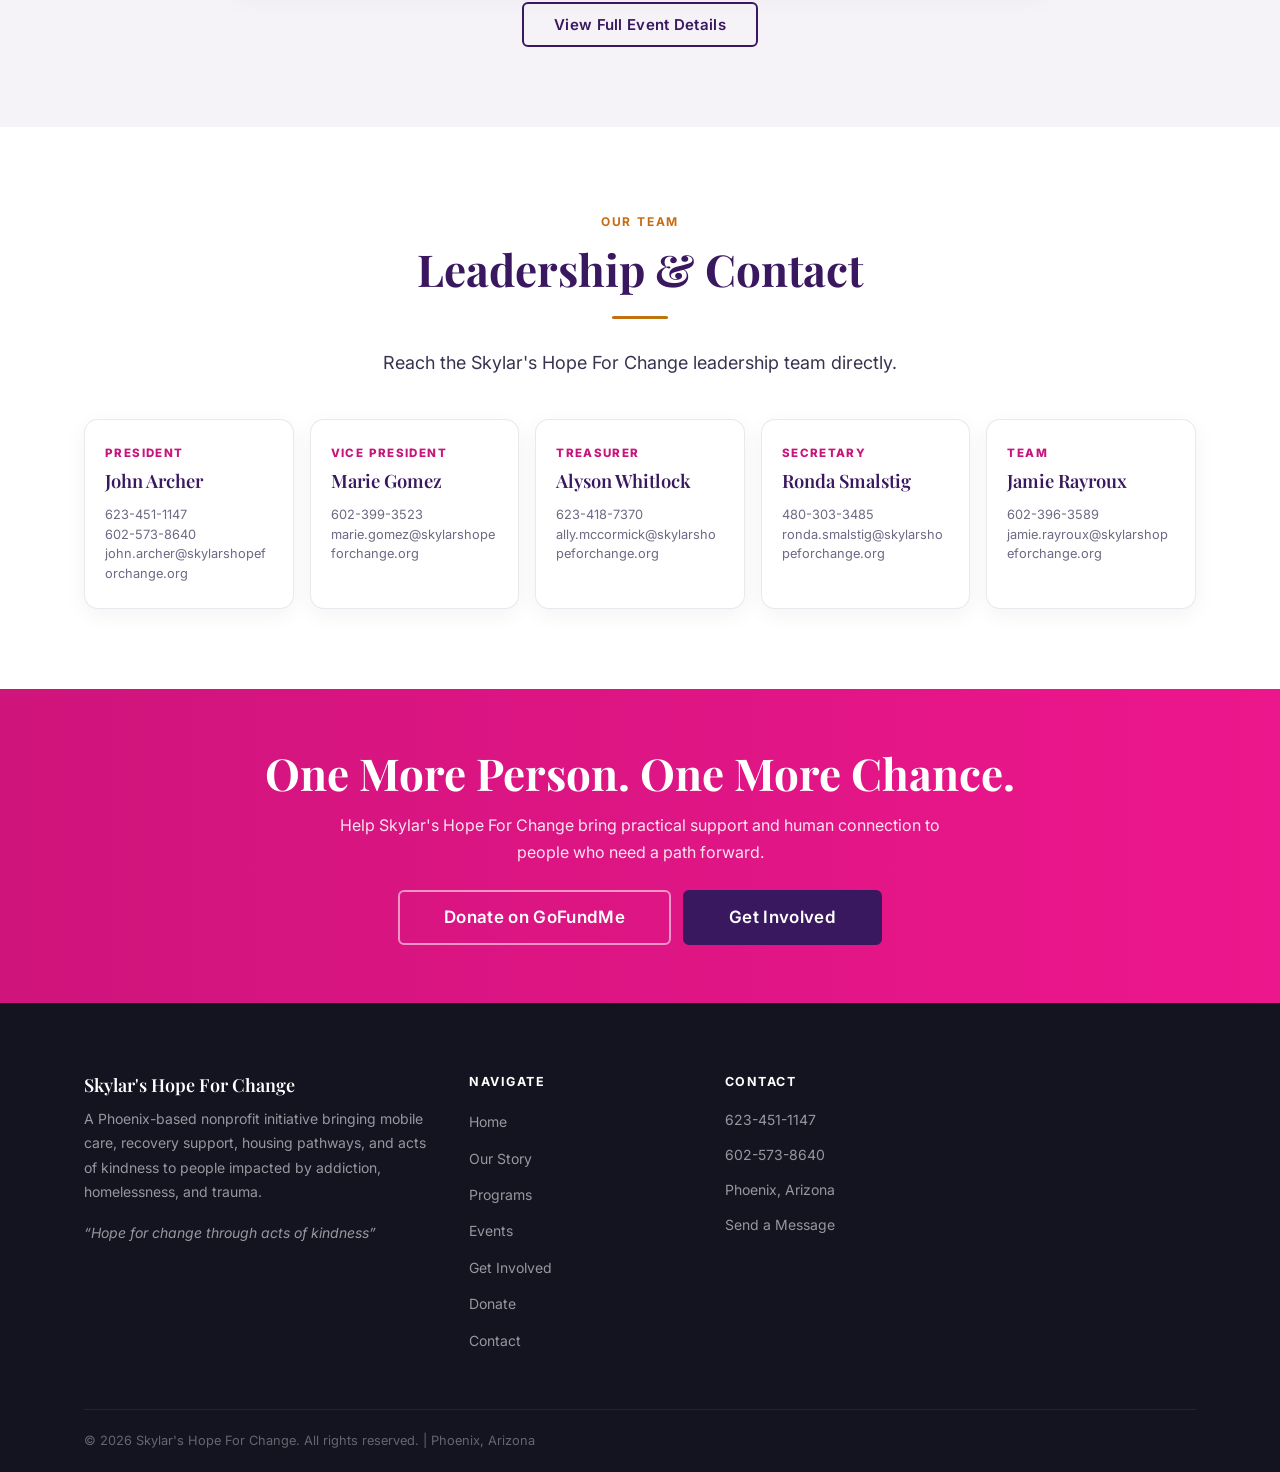
==== commit 0d58e8da: "Update Alyson surname to Whitlock" ====
--- a/index.html
+++ b/index.html
@@ -24,7 +24,7 @@
 <section class="section mission-v2" aria-labelledby="mission-heading"><div class="container mission-v2-grid"><img class="story-portrait" src="assets/images/skylar-portrait.png" alt="Skylar Archer with her family" /><div><span class="section-label">Why We Exist</span><h2 id="mission-heading" class="section-title">A Life Remembered.<br>A Mission Moving Forward.</h2><div class="divider"></div><p class="section-intro">In 2017, founder John Archer lost his daughter Skylar to a fentanyl-heroin overdose. Her memory became the foundation for a mission built around action, compassion, recovery, and another chance.</p><p>Today, Skylar's Hope For Change works to meet people where they are and connect them with practical pathways toward dignity, stability, health, and hope.</p><div class="btn-group mt-4"><a href="about.html" class="btn btn-secondary">Read Skylar's Story</a></div></div></div></section>
 <section class="section programs-v2" aria-labelledby="programs-heading"><div class="container"><div class="text-center" style="margin-bottom:46px"><span class="section-label">What We Do</span><h2 id="programs-heading" class="section-title">Direct Support. Practical Pathways.</h2><div class="divider divider-center"></div><p class="section-intro">Six areas of service focused on bringing help closer to the people and communities that need it.</p></div><div class="grid-3"><article class="card"><h3>Mobile Dental &amp; Medical Outreach</h3><p>Bringing care directly to underserved neighborhoods, sober houses, and homeless communities.</p></article><article class="card"><h3>Addiction Recovery Support</h3><p>Connecting people with recovery resources, community, counseling partnerships, and long-term support.</p></article><article class="card"><h3>Transitional &amp; Sober Housing</h3><p>Supporting safer housing pathways for people rebuilding their lives and stability.</p></article><article class="card"><h3>Veteran &amp; PTSD Support</h3><p>Connecting veterans facing homelessness, trauma, and addiction with specialized resources.</p></article><article class="card"><h3>Homeless Outreach</h3><p>Delivering supplies, care, resource connections, and human connection where services often do not reach.</p></article><article class="card"><h3>Community Partnerships</h3><p>Building alliances with local professionals, businesses, churches, and nonprofit partners.</p></article></div><div class="text-center mt-6"><a href="programs.html" class="btn btn-outline-navy">Explore All Programs</a></div></div></section>
 <section class="section events-preview" aria-labelledby="events-heading"><div class="container text-center"><span class="section-label">Featured Upcoming Event</span><h2 id="events-heading" class="section-title">Skylar's Ride for Hope</h2><div class="divider divider-center"></div><p class="section-intro">A bikers' benefit supporting Skylar's Hope For Change — 67 miles, four stops, Scottsdale to New River.</p><article class="featured-event-card"><div class="featured-event-date"><span>Oct</span><strong>03</strong><span>2026</span></div><div class="featured-event-body"><h3>Skylar's Ride for Hope</h3><p class="event-quickline">Ride together. Make a difference.</p><div class="event-details-grid"><p><strong>Registration</strong><br>8:00–10:00 AM</p><p><strong>Kickstands Up</strong><br>10:00 AM</p><p><strong>Start</strong><br>Cycle Gear, Scottsdale</p><p><strong>Finish</strong><br>Roadrunner Restaurant &amp; Saloon, New River</p></div><p class="event-fees"><strong>$20 Rider</strong> &bull; <strong>$10 Passenger</strong> &bull; <strong>$20 Cage</strong></p><p>50/50 raffle &bull; rider prizes &bull; scenic 67-mile route &bull; four stops. All proceeds support Skylar's Hope For Change.</p></div></article><a href="events.html" class="btn btn-outline-navy">View Full Event Details</a></div></section>
-<section class="section leadership-v2" aria-labelledby="leadership-heading"><div class="container"><div class="text-center leadership-head"><span class="section-label">Our Team</span><h2 id="leadership-heading" class="section-title">Leadership &amp; Contact</h2><div class="divider divider-center"></div><p class="section-intro">Reach the Skylar's Hope For Change leadership team directly.</p></div><div class="leadership-grid"><article class="leader-card"><span>President</span><h3>John Archer</h3><a href="tel:+16234511147">623-451-1147</a><a href="tel:+16025738640">602-573-8640</a><a href="mailto:john.archer@skylarshopeforchange.org">john.archer@skylarshopeforchange.org</a></article><article class="leader-card"><span>Vice President</span><h3>Marie Gomez</h3><a href="tel:+16023993523">602-399-3523</a><a href="mailto:marie.gomez@skylarshopeforchange.org">marie.gomez@skylarshopeforchange.org</a></article><article class="leader-card"><span>Treasurer</span><h3>Alyson McCormick</h3><a href="tel:+16234187370">623-418-7370</a><a href="mailto:ally.mccormick@skylarshopeforchange.org">ally.mccormick@skylarshopeforchange.org</a></article><article class="leader-card"><span>Secretary</span><h3>Ronda Smalstig</h3><a href="tel:+14803033485">480-303-3485</a><a href="mailto:ronda.smalstig@skylarshopeforchange.org">ronda.smalstig@skylarshopeforchange.org</a></article><article class="leader-card"><span>Team</span><h3>Jamie Rayroux</h3><a href="tel:+16023963589">602-396-3589</a><a href="mailto:jamie.rayroux@skylarshopeforchange.org">jamie.rayroux@skylarshopeforchange.org</a></article></div></div></section>
+<section class="section leadership-v2" aria-labelledby="leadership-heading"><div class="container"><div class="text-center leadership-head"><span class="section-label">Our Team</span><h2 id="leadership-heading" class="section-title">Leadership &amp; Contact</h2><div class="divider divider-center"></div><p class="section-intro">Reach the Skylar's Hope For Change leadership team directly.</p></div><div class="leadership-grid"><article class="leader-card"><span>President</span><h3>John Archer</h3><a href="tel:+16234511147">623-451-1147</a><a href="tel:+16025738640">602-573-8640</a><a href="mailto:john.archer@skylarshopeforchange.org">john.archer@skylarshopeforchange.org</a></article><article class="leader-card"><span>Vice President</span><h3>Marie Gomez</h3><a href="tel:+16023993523">602-399-3523</a><a href="mailto:marie.gomez@skylarshopeforchange.org">marie.gomez@skylarshopeforchange.org</a></article><article class="leader-card"><span>Treasurer</span><h3>Alyson Whitlock</h3><a href="tel:+16234187370">623-418-7370</a><a href="mailto:ally.mccormick@skylarshopeforchange.org">ally.mccormick@skylarshopeforchange.org</a></article><article class="leader-card"><span>Secretary</span><h3>Ronda Smalstig</h3><a href="tel:+14803033485">480-303-3485</a><a href="mailto:ronda.smalstig@skylarshopeforchange.org">ronda.smalstig@skylarshopeforchange.org</a></article><article class="leader-card"><span>Team</span><h3>Jamie Rayroux</h3><a href="tel:+16023963589">602-396-3589</a><a href="mailto:jamie.rayroux@skylarshopeforchange.org">jamie.rayroux@skylarshopeforchange.org</a></article></div></div></section>
 <section class="final-cta-v2"><div class="container"><h2>One More Person. One More Chance.</h2><p>Help Skylar's Hope For Change bring practical support and human connection to people who need a path forward.</p><div class="btn-group" style="justify-content:center"><a href="https://gofund.me/284ebbb2e" target="_blank" rel="noopener noreferrer" class="btn btn-outline btn-lg">Donate on GoFundMe</a><a href="get-involved.html" class="btn btn-secondary btn-lg">Get Involved</a></div></div></section>
 </main>
 <footer class="footer" role="contentinfo"><div class="container"><div class="footer-grid"><div class="footer-brand"><h3>Skylar's Hope For Change</h3><p>A Phoenix-based nonprofit initiative bringing mobile care, recovery support, housing pathways, and acts of kindness to people impacted by addiction, homelessness, and trauma.</p><p class="footer-tagline">“Hope for change through acts of kindness”</p></div><div class="footer-col"><h4>Navigate</h4><ul><li><a href="index.html">Home</a></li><li><a href="about.html">Our Story</a></li><li><a href="programs.html">Programs</a></li><li><a href="events.html">Events</a></li><li><a href="get-involved.html">Get Involved</a></li><li><a href="donate.html">Donate</a></li><li><a href="contact.html">Contact</a></li></ul></div><div class="footer-col"><h4>Contact</h4><div class="footer-contact-row"><a href="tel:+16234511147">623-451-1147</a></div><div class="footer-contact-row"><a href="tel:+16025738640">602-573-8640</a></div><div class="footer-contact-row">Phoenix, Arizona</div><div class="footer-contact-row"><a href="contact.html">Send a Message</a></div></div></div><div class="footer-bottom"><p>&copy; 2026 Skylar's Hope For Change. All rights reserved. | Phoenix, Arizona</p></div></div></footer>
--- a/homepage-v2.css
+++ b/homepage-v2.css
@@ -10,7 +10,7 @@
 .proof-strip{position:relative;z-index:3;background:#11183f;border-top:1px solid rgba(255,255,255,.09);border-bottom:1px solid rgba(255,255,255,.08)}.proof-grid{display:grid;grid-template-columns:repeat(3,1fr);max-width:980px;margin:auto}.proof-item{padding:22px 28px;text-align:center;border-right:1px solid rgba(255,255,255,.09)}.proof-item:last-child{border-right:0}.proof-value{display:block;color:#fff;font-family:var(--font-heading);font-size:1.35rem;font-weight:700}.proof-label{display:block;color:rgba(255,255,255,.62);font-size:.72rem;text-transform:uppercase;letter-spacing:.13em;margin-top:3px}
 .home-v2 .mission-v2{background:#f5f2f8}.mission-v2-grid{display:grid;grid-template-columns:.9fr 1.1fr;gap:68px;align-items:center}.mission-v2 .story-portrait{width:100%;aspect-ratio:4/3;object-fit:cover;border-radius:22px;box-shadow:var(--shadow-lg)}
 .home-v2 .programs-v2{background:#fff}.programs-v2 .grid-3{gap:22px}.programs-v2 .card{border:1px solid rgba(58,24,96,.1);box-shadow:0 8px 30px rgba(37,20,55,.07);padding:30px}
-.events-preview{background:#f5f2f8;text-align:center}.events-preview .section-intro{margin-left:auto;margin-right:auto}.featured-event-card{max-width:820px;margin:30px auto 26px;display:grid;grid-template-columns:150px 1fr;text-align:left;background:#fff;border:1px solid rgba(58,24,96,.1);border-radius:18px;overflow:hidden;box-shadow:0 12px 34px rgba(37,20,55,.08)}.featured-event-date{background:#11183f;color:#fff;display:flex;flex-direction:column;align-items:center;justify-content:center;padding:28px 18px}.featured-event-date span{font-size:.78rem;font-weight:800;letter-spacing:.16em;text-transform:uppercase}.featured-event-date strong{font-family:var(--font-heading);font-size:3.1rem;line-height:1;margin:5px 0}.featured-event-body{padding:28px 32px}.featured-event-body h3{margin-bottom:12px}.event-quickline{color:#c7157b;font-weight:700;margin-bottom:16px}.event-details-grid{display:grid;grid-template-columns:1fr 1fr;gap:8px 28px;margin:18px 0}.event-details-grid p{margin:0;font-size:.94rem}.event-fees{padding-top:15px;margin-top:16px;border-top:1px solid rgba(58,24,96,.1)}
+.events-preview{background:#f5f2f8;text-align:center}.events-preview .section-intro{margin-left:auto;margin-right:auto}.featured-event-card{max-width:820px;margin:30px auto 26px;display:grid;grid-template-columns:150px 1fr;text-align:left;background:#fff;border:1px solid rgba(58,24,96,.1);border-radius:18px;overflow:hidden;box-shadow:0 12px 34px rgba(37,20,55,.08)}.featured-event-date{background:#11183f;color:#fff;display:flex;flex-direction:column;align-items:center;justify-content:center;padding:28px 18px}.featured-event-date span,.featured-event-date strong{color:#fff !important}.featured-event-date span{font-size:.78rem;font-weight:800;letter-spacing:.16em;text-transform:uppercase}.featured-event-date strong{font-family:var(--font-heading);font-size:3.1rem;line-height:1;margin:5px 0}.featured-event-body{padding:28px 32px}.featured-event-body h3{margin-bottom:12px}.event-quickline{color:#c7157b;font-weight:700;margin-bottom:16px}.event-details-grid{display:grid;grid-template-columns:1fr 1fr;gap:8px 28px;margin:18px 0}.event-details-grid p{margin:0;font-size:.94rem}.event-fees{padding-top:15px;margin-top:16px;border-top:1px solid rgba(58,24,96,.1)}
 .leadership-v2{background:#fff}.leadership-head{max-width:680px;margin:0 auto 40px}.leadership-grid{display:flex;flex-direction:row;flex-wrap:wrap;gap:16px;align-items:stretch}.leader-card{flex:1 1 170px;min-width:170px;padding:24px 20px;border:1px solid rgba(58,24,96,.1);border-radius:14px;background:#fff;box-shadow:0 6px 22px rgba(37,20,55,.05)}.leader-card span{display:block;color:#c7157b;font-size:.72rem;font-weight:800;letter-spacing:.12em;text-transform:uppercase;margin-bottom:7px}.leader-card h3{font-size:1.15rem;margin-bottom:13px}.leader-card a{display:block;font-size:.8rem;line-height:1.55;overflow-wrap:anywhere;color:var(--text-light)}.leader-card a:hover{color:#c7157b}
 .final-cta-v2{text-align:center;background:linear-gradient(90deg,#cf147c,#ed168c);padding:58px 24px}.final-cta-v2 h2{color:#fff;margin-bottom:12px}.final-cta-v2 p{color:rgba(255,255,255,.88);max-width:640px;margin:0 auto 24px}
 @media(max-width:900px){.hero-v2-grid,.mission-v2-grid{grid-template-columns:1fr}.hero-v2-grid{padding-top:64px;gap:24px}.hero-v2-brand{min-height:380px}.hero-v2-brand img{width:min(112%,680px);transform:none}.proof-grid{grid-template-columns:1fr}.proof-item{border-right:0;border-bottom:1px solid rgba(255,255,255,.08)}.proof-item:last-child{border-bottom:0}}
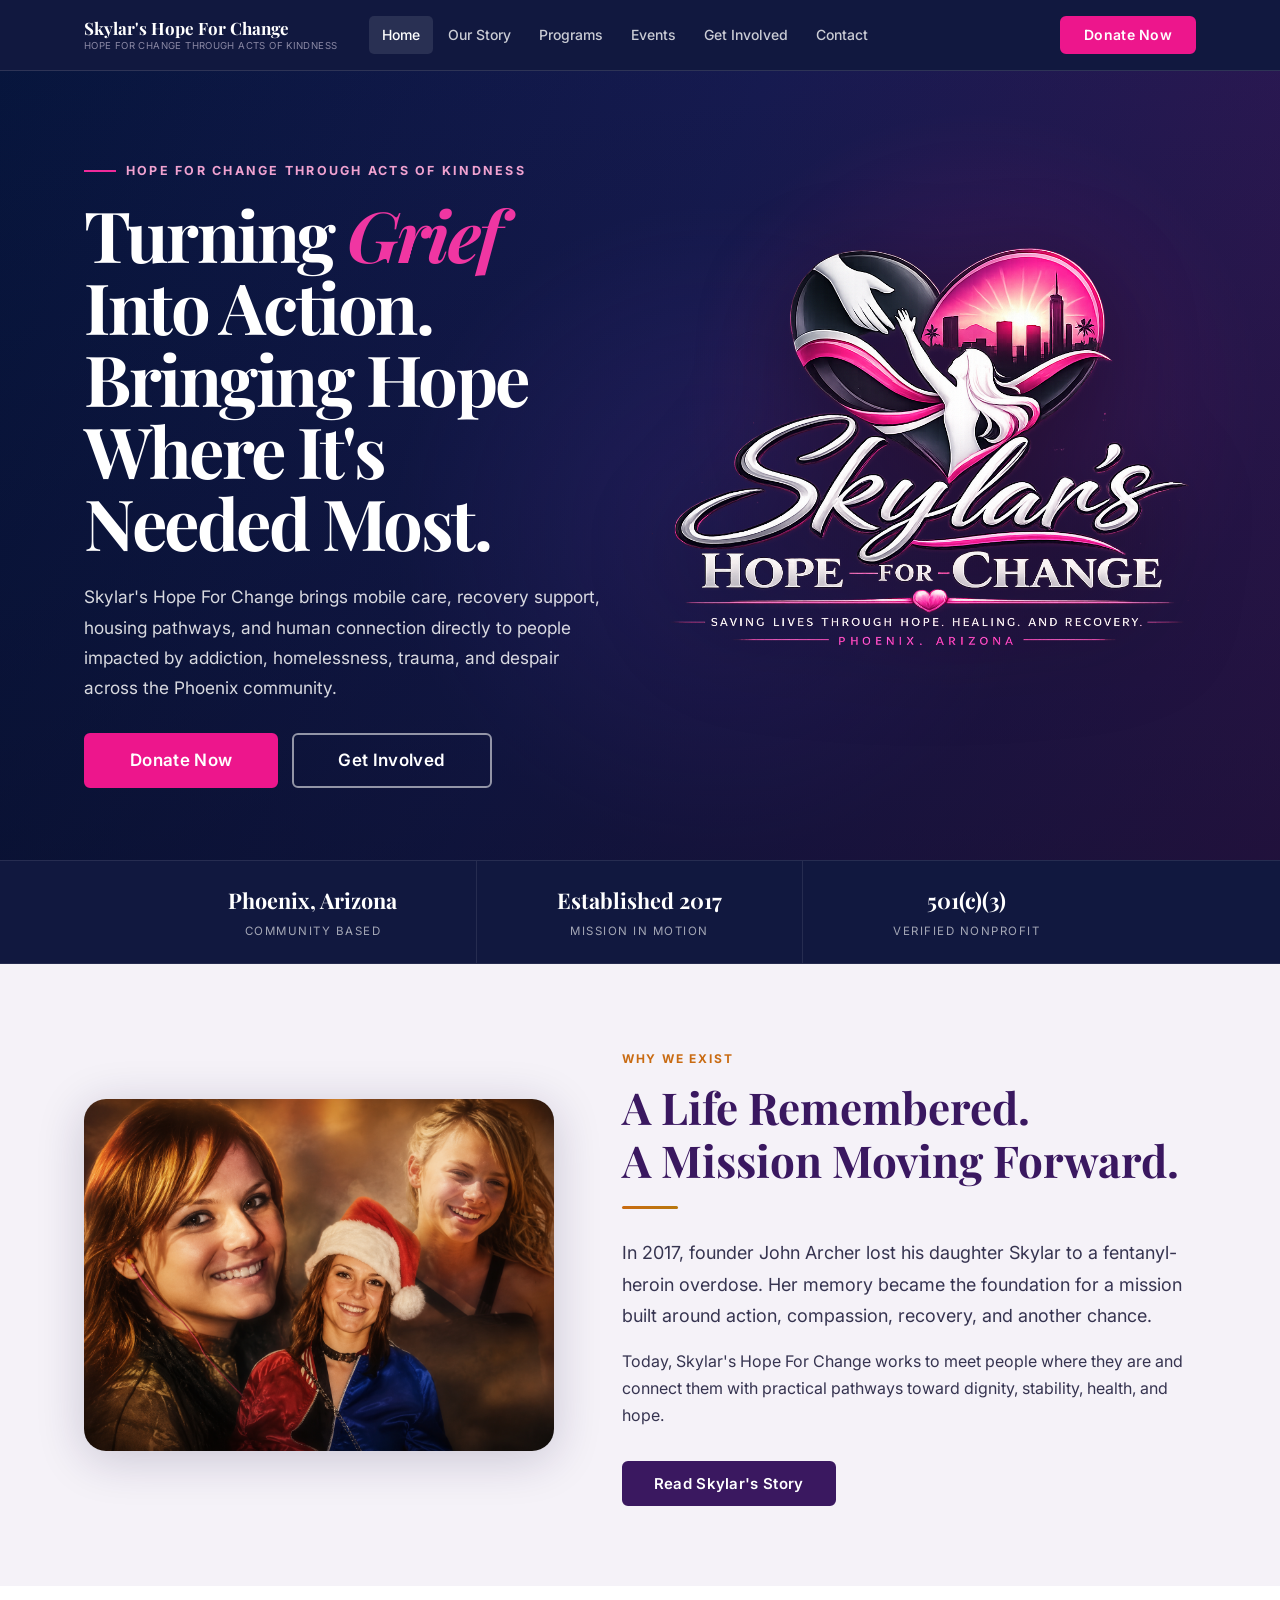
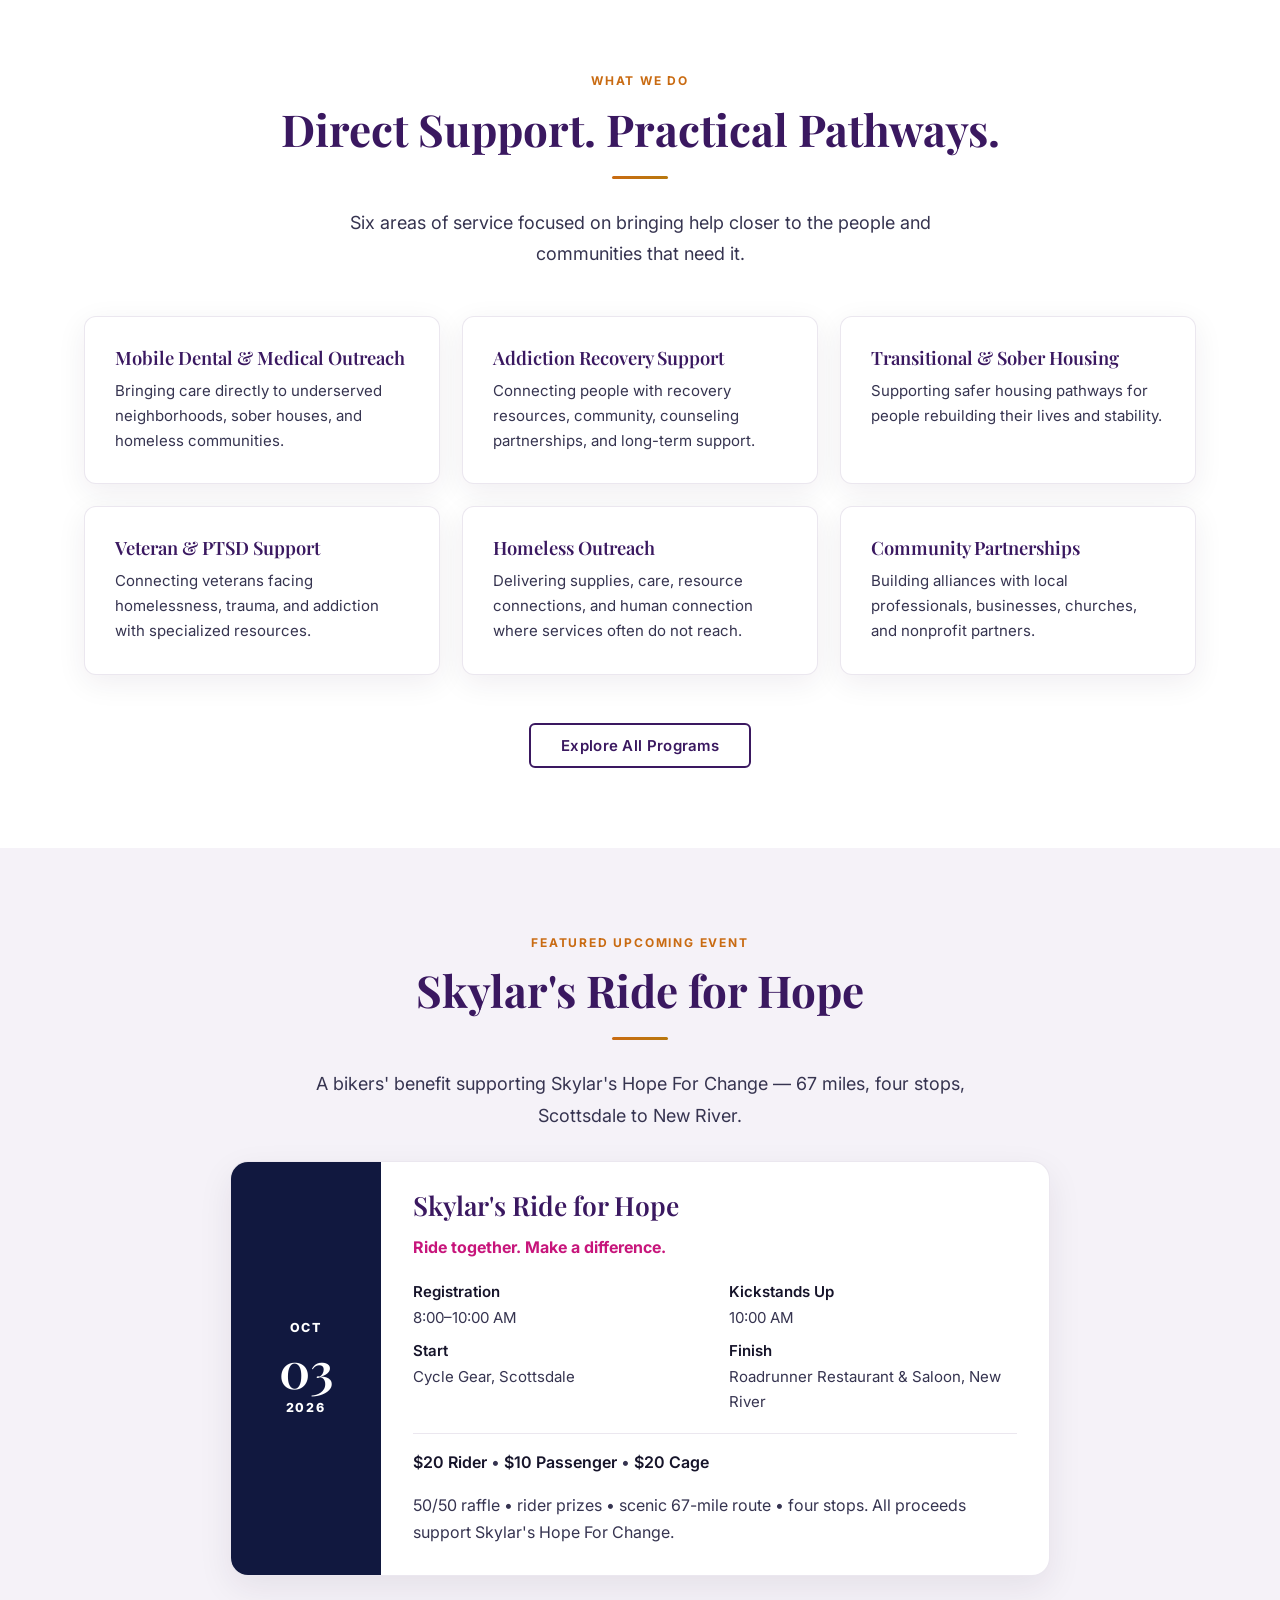
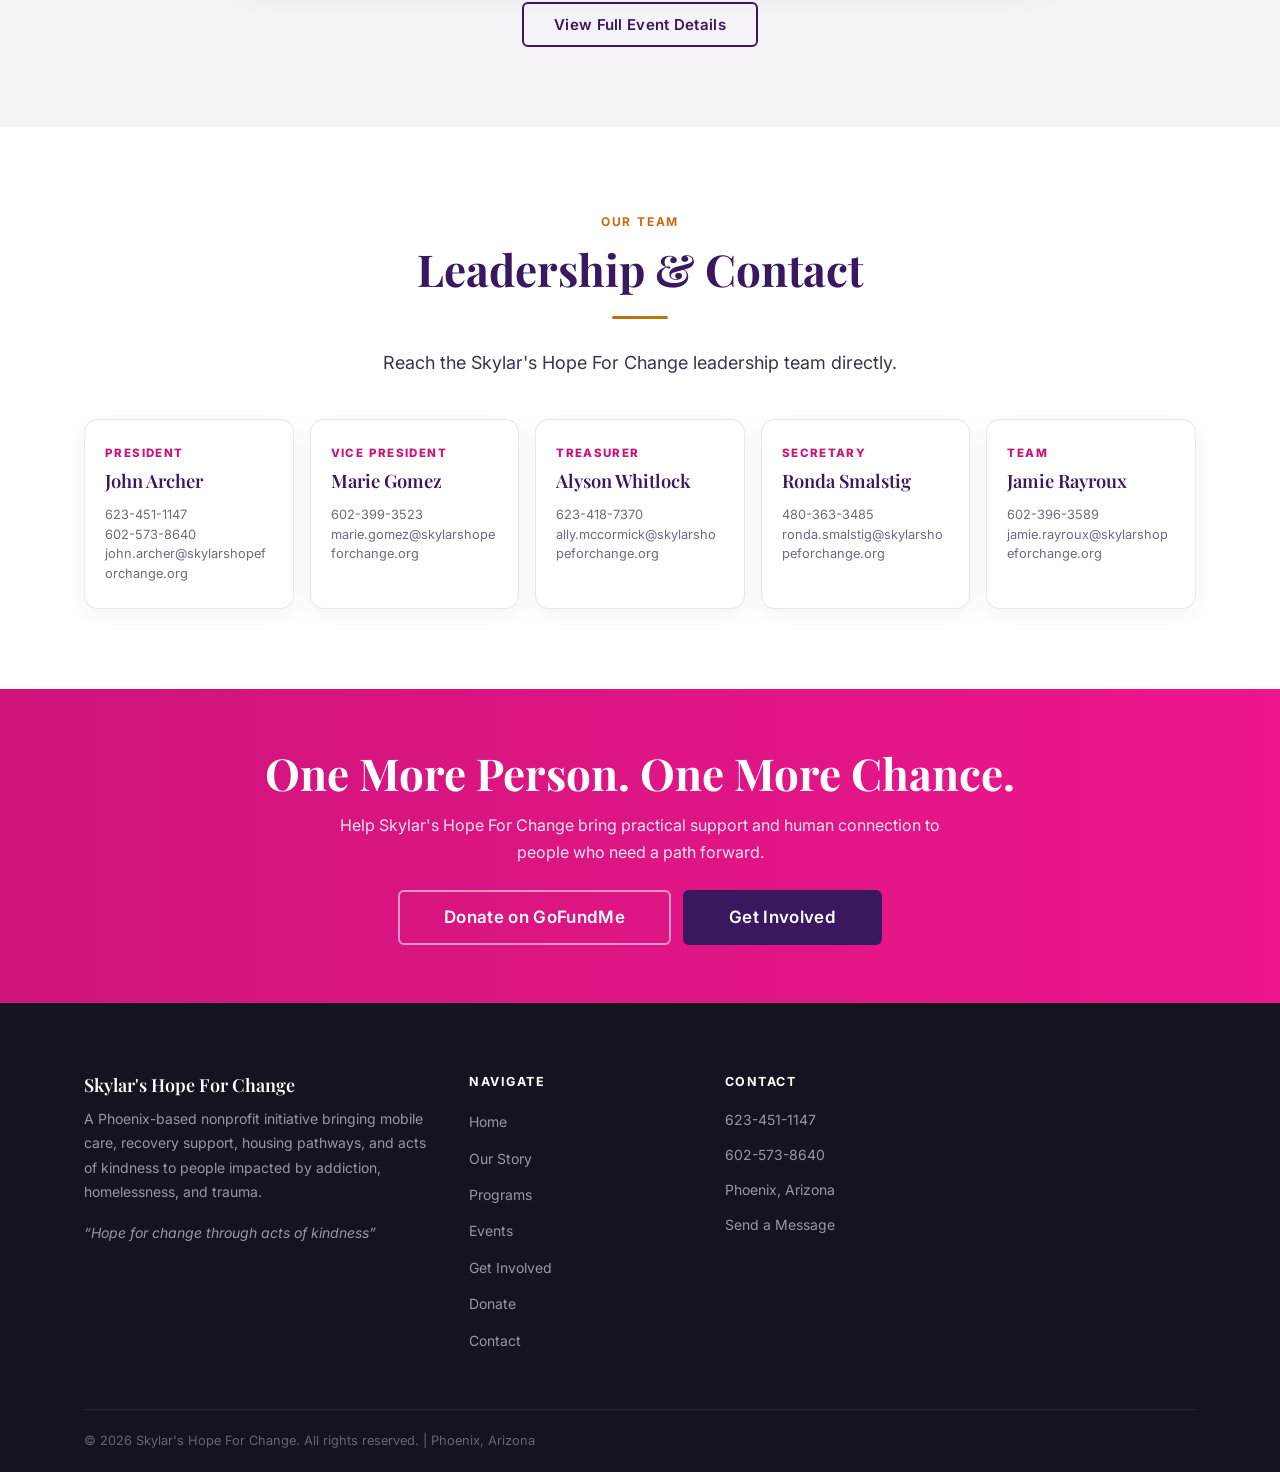
==== commit d15837ff: "Correct Ronda Smalstig phone number" ====
--- a/index.html
+++ b/index.html
@@ -24,7 +24,7 @@
 <section class="section mission-v2" aria-labelledby="mission-heading"><div class="container mission-v2-grid"><img class="story-portrait" src="assets/images/skylar-portrait.png" alt="Skylar Archer with her family" /><div><span class="section-label">Why We Exist</span><h2 id="mission-heading" class="section-title">A Life Remembered.<br>A Mission Moving Forward.</h2><div class="divider"></div><p class="section-intro">In 2017, founder John Archer lost his daughter Skylar to a fentanyl-heroin overdose. Her memory became the foundation for a mission built around action, compassion, recovery, and another chance.</p><p>Today, Skylar's Hope For Change works to meet people where they are and connect them with practical pathways toward dignity, stability, health, and hope.</p><div class="btn-group mt-4"><a href="about.html" class="btn btn-secondary">Read Skylar's Story</a></div></div></div></section>
 <section class="section programs-v2" aria-labelledby="programs-heading"><div class="container"><div class="text-center" style="margin-bottom:46px"><span class="section-label">What We Do</span><h2 id="programs-heading" class="section-title">Direct Support. Practical Pathways.</h2><div class="divider divider-center"></div><p class="section-intro">Six areas of service focused on bringing help closer to the people and communities that need it.</p></div><div class="grid-3"><article class="card"><h3>Mobile Dental &amp; Medical Outreach</h3><p>Bringing care directly to underserved neighborhoods, sober houses, and homeless communities.</p></article><article class="card"><h3>Addiction Recovery Support</h3><p>Connecting people with recovery resources, community, counseling partnerships, and long-term support.</p></article><article class="card"><h3>Transitional &amp; Sober Housing</h3><p>Supporting safer housing pathways for people rebuilding their lives and stability.</p></article><article class="card"><h3>Veteran &amp; PTSD Support</h3><p>Connecting veterans facing homelessness, trauma, and addiction with specialized resources.</p></article><article class="card"><h3>Homeless Outreach</h3><p>Delivering supplies, care, resource connections, and human connection where services often do not reach.</p></article><article class="card"><h3>Community Partnerships</h3><p>Building alliances with local professionals, businesses, churches, and nonprofit partners.</p></article></div><div class="text-center mt-6"><a href="programs.html" class="btn btn-outline-navy">Explore All Programs</a></div></div></section>
 <section class="section events-preview" aria-labelledby="events-heading"><div class="container text-center"><span class="section-label">Featured Upcoming Event</span><h2 id="events-heading" class="section-title">Skylar's Ride for Hope</h2><div class="divider divider-center"></div><p class="section-intro">A bikers' benefit supporting Skylar's Hope For Change — 67 miles, four stops, Scottsdale to New River.</p><article class="featured-event-card"><div class="featured-event-date"><span>Oct</span><strong>03</strong><span>2026</span></div><div class="featured-event-body"><h3>Skylar's Ride for Hope</h3><p class="event-quickline">Ride together. Make a difference.</p><div class="event-details-grid"><p><strong>Registration</strong><br>8:00–10:00 AM</p><p><strong>Kickstands Up</strong><br>10:00 AM</p><p><strong>Start</strong><br>Cycle Gear, Scottsdale</p><p><strong>Finish</strong><br>Roadrunner Restaurant &amp; Saloon, New River</p></div><p class="event-fees"><strong>$20 Rider</strong> &bull; <strong>$10 Passenger</strong> &bull; <strong>$20 Cage</strong></p><p>50/50 raffle &bull; rider prizes &bull; scenic 67-mile route &bull; four stops. All proceeds support Skylar's Hope For Change.</p></div></article><a href="events.html" class="btn btn-outline-navy">View Full Event Details</a></div></section>
-<section class="section leadership-v2" aria-labelledby="leadership-heading"><div class="container"><div class="text-center leadership-head"><span class="section-label">Our Team</span><h2 id="leadership-heading" class="section-title">Leadership &amp; Contact</h2><div class="divider divider-center"></div><p class="section-intro">Reach the Skylar's Hope For Change leadership team directly.</p></div><div class="leadership-grid"><article class="leader-card"><span>President</span><h3>John Archer</h3><a href="tel:+16234511147">623-451-1147</a><a href="tel:+16025738640">602-573-8640</a><a href="mailto:john.archer@skylarshopeforchange.org">john.archer@skylarshopeforchange.org</a></article><article class="leader-card"><span>Vice President</span><h3>Marie Gomez</h3><a href="tel:+16023993523">602-399-3523</a><a href="mailto:marie.gomez@skylarshopeforchange.org">marie.gomez@skylarshopeforchange.org</a></article><article class="leader-card"><span>Treasurer</span><h3>Alyson Whitlock</h3><a href="tel:+16234187370">623-418-7370</a><a href="mailto:ally.mccormick@skylarshopeforchange.org">ally.mccormick@skylarshopeforchange.org</a></article><article class="leader-card"><span>Secretary</span><h3>Ronda Smalstig</h3><a href="tel:+14803033485">480-303-3485</a><a href="mailto:ronda.smalstig@skylarshopeforchange.org">ronda.smalstig@skylarshopeforchange.org</a></article><article class="leader-card"><span>Team</span><h3>Jamie Rayroux</h3><a href="tel:+16023963589">602-396-3589</a><a href="mailto:jamie.rayroux@skylarshopeforchange.org">jamie.rayroux@skylarshopeforchange.org</a></article></div></div></section>
+<section class="section leadership-v2" aria-labelledby="leadership-heading"><div class="container"><div class="text-center leadership-head"><span class="section-label">Our Team</span><h2 id="leadership-heading" class="section-title">Leadership &amp; Contact</h2><div class="divider divider-center"></div><p class="section-intro">Reach the Skylar's Hope For Change leadership team directly.</p></div><div class="leadership-grid"><article class="leader-card"><span>President</span><h3>John Archer</h3><a href="tel:+16234511147">623-451-1147</a><a href="tel:+16025738640">602-573-8640</a><a href="mailto:john.archer@skylarshopeforchange.org">john.archer@skylarshopeforchange.org</a></article><article class="leader-card"><span>Vice President</span><h3>Marie Gomez</h3><a href="tel:+16023993523">602-399-3523</a><a href="mailto:marie.gomez@skylarshopeforchange.org">marie.gomez@skylarshopeforchange.org</a></article><article class="leader-card"><span>Treasurer</span><h3>Alyson Whitlock</h3><a href="tel:+16234187370">623-418-7370</a><a href="mailto:ally.mccormick@skylarshopeforchange.org">ally.mccormick@skylarshopeforchange.org</a></article><article class="leader-card"><span>Secretary</span><h3>Ronda Smalstig</h3><a href="tel:+14803633485">480-363-3485</a><a href="mailto:ronda.smalstig@skylarshopeforchange.org">ronda.smalstig@skylarshopeforchange.org</a></article><article class="leader-card"><span>Team</span><h3>Jamie Rayroux</h3><a href="tel:+16023963589">602-396-3589</a><a href="mailto:jamie.rayroux@skylarshopeforchange.org">jamie.rayroux@skylarshopeforchange.org</a></article></div></div></section>
 <section class="final-cta-v2"><div class="container"><h2>One More Person. One More Chance.</h2><p>Help Skylar's Hope For Change bring practical support and human connection to people who need a path forward.</p><div class="btn-group" style="justify-content:center"><a href="https://gofund.me/284ebbb2e" target="_blank" rel="noopener noreferrer" class="btn btn-outline btn-lg">Donate on GoFundMe</a><a href="get-involved.html" class="btn btn-secondary btn-lg">Get Involved</a></div></div></section>
 </main>
 <footer class="footer" role="contentinfo"><div class="container"><div class="footer-grid"><div class="footer-brand"><h3>Skylar's Hope For Change</h3><p>A Phoenix-based nonprofit initiative bringing mobile care, recovery support, housing pathways, and acts of kindness to people impacted by addiction, homelessness, and trauma.</p><p class="footer-tagline">“Hope for change through acts of kindness”</p></div><div class="footer-col"><h4>Navigate</h4><ul><li><a href="index.html">Home</a></li><li><a href="about.html">Our Story</a></li><li><a href="programs.html">Programs</a></li><li><a href="events.html">Events</a></li><li><a href="get-involved.html">Get Involved</a></li><li><a href="donate.html">Donate</a></li><li><a href="contact.html">Contact</a></li></ul></div><div class="footer-col"><h4>Contact</h4><div class="footer-contact-row"><a href="tel:+16234511147">623-451-1147</a></div><div class="footer-contact-row"><a href="tel:+16025738640">602-573-8640</a></div><div class="footer-contact-row">Phoenix, Arizona</div><div class="footer-contact-row"><a href="contact.html">Send a Message</a></div></div></div><div class="footer-bottom"><p>&copy; 2026 Skylar's Hope For Change. All rights reserved. | Phoenix, Arizona</p></div></div></footer>
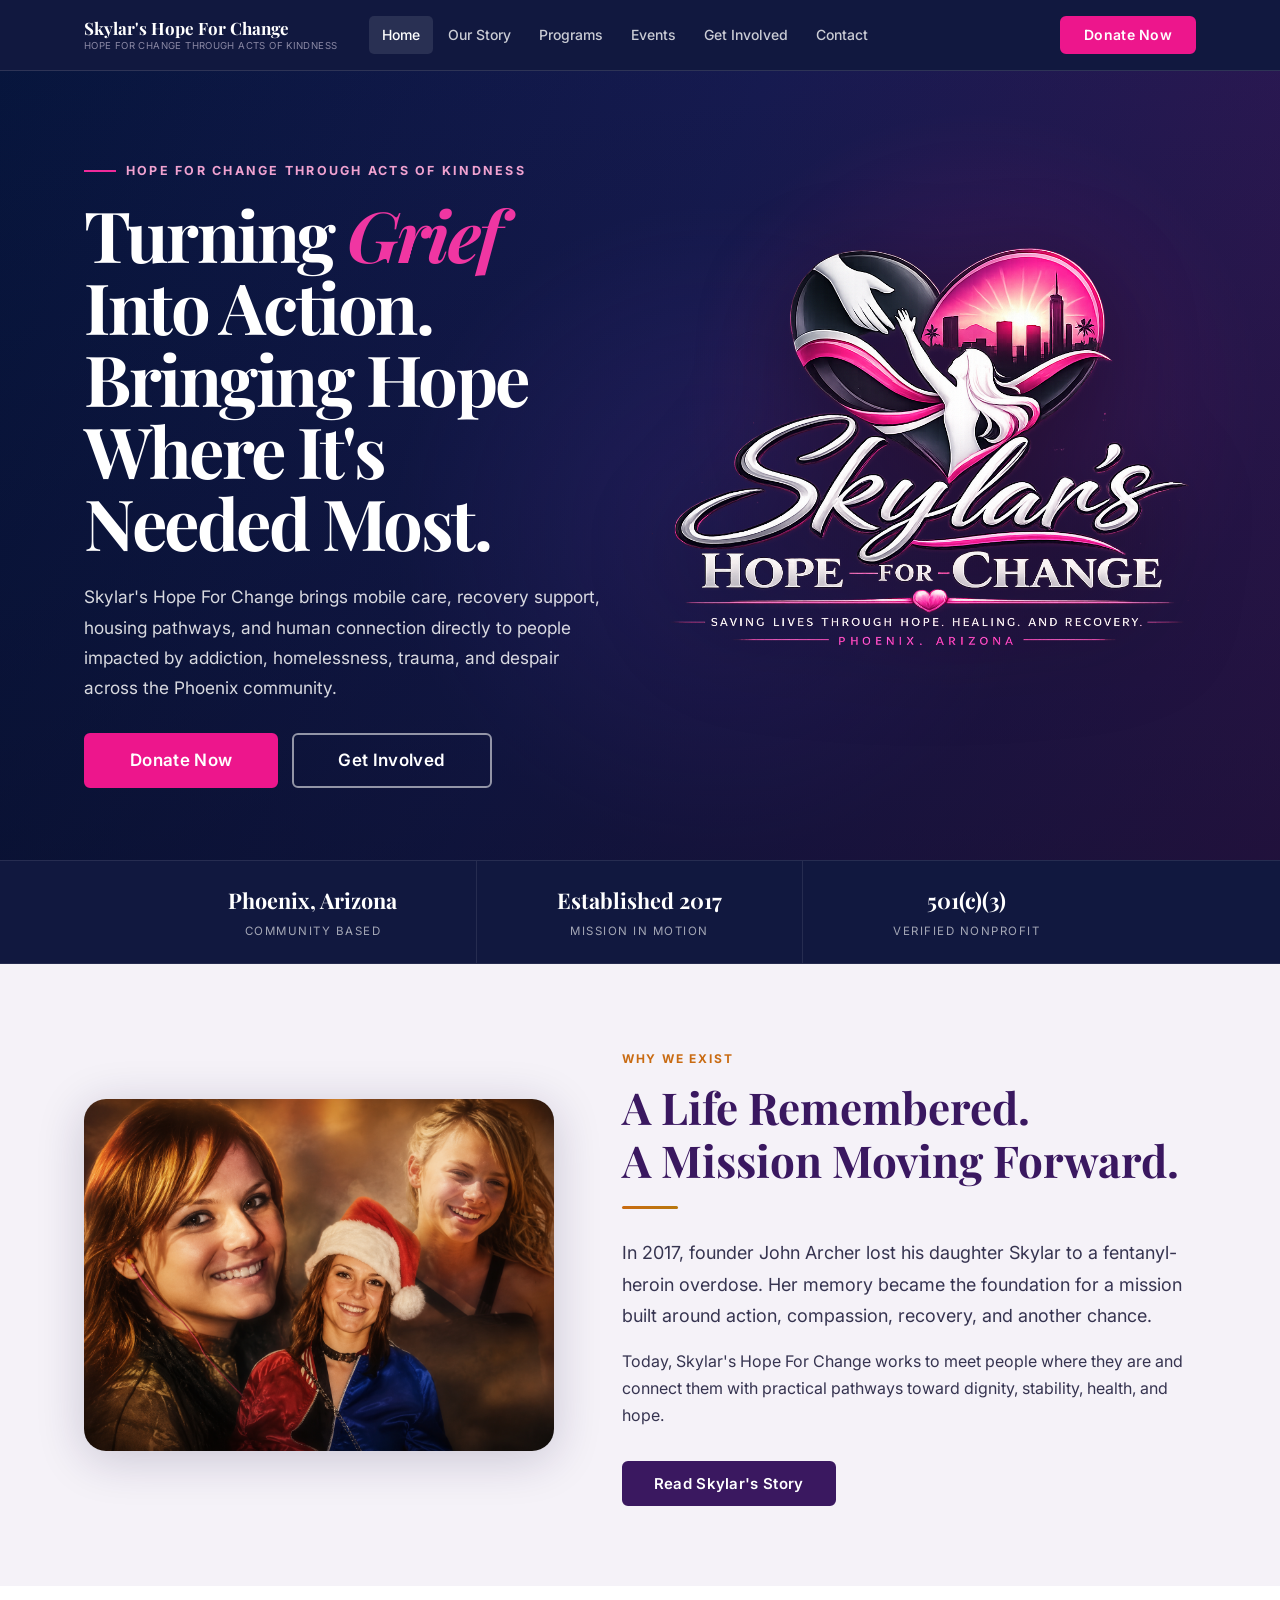
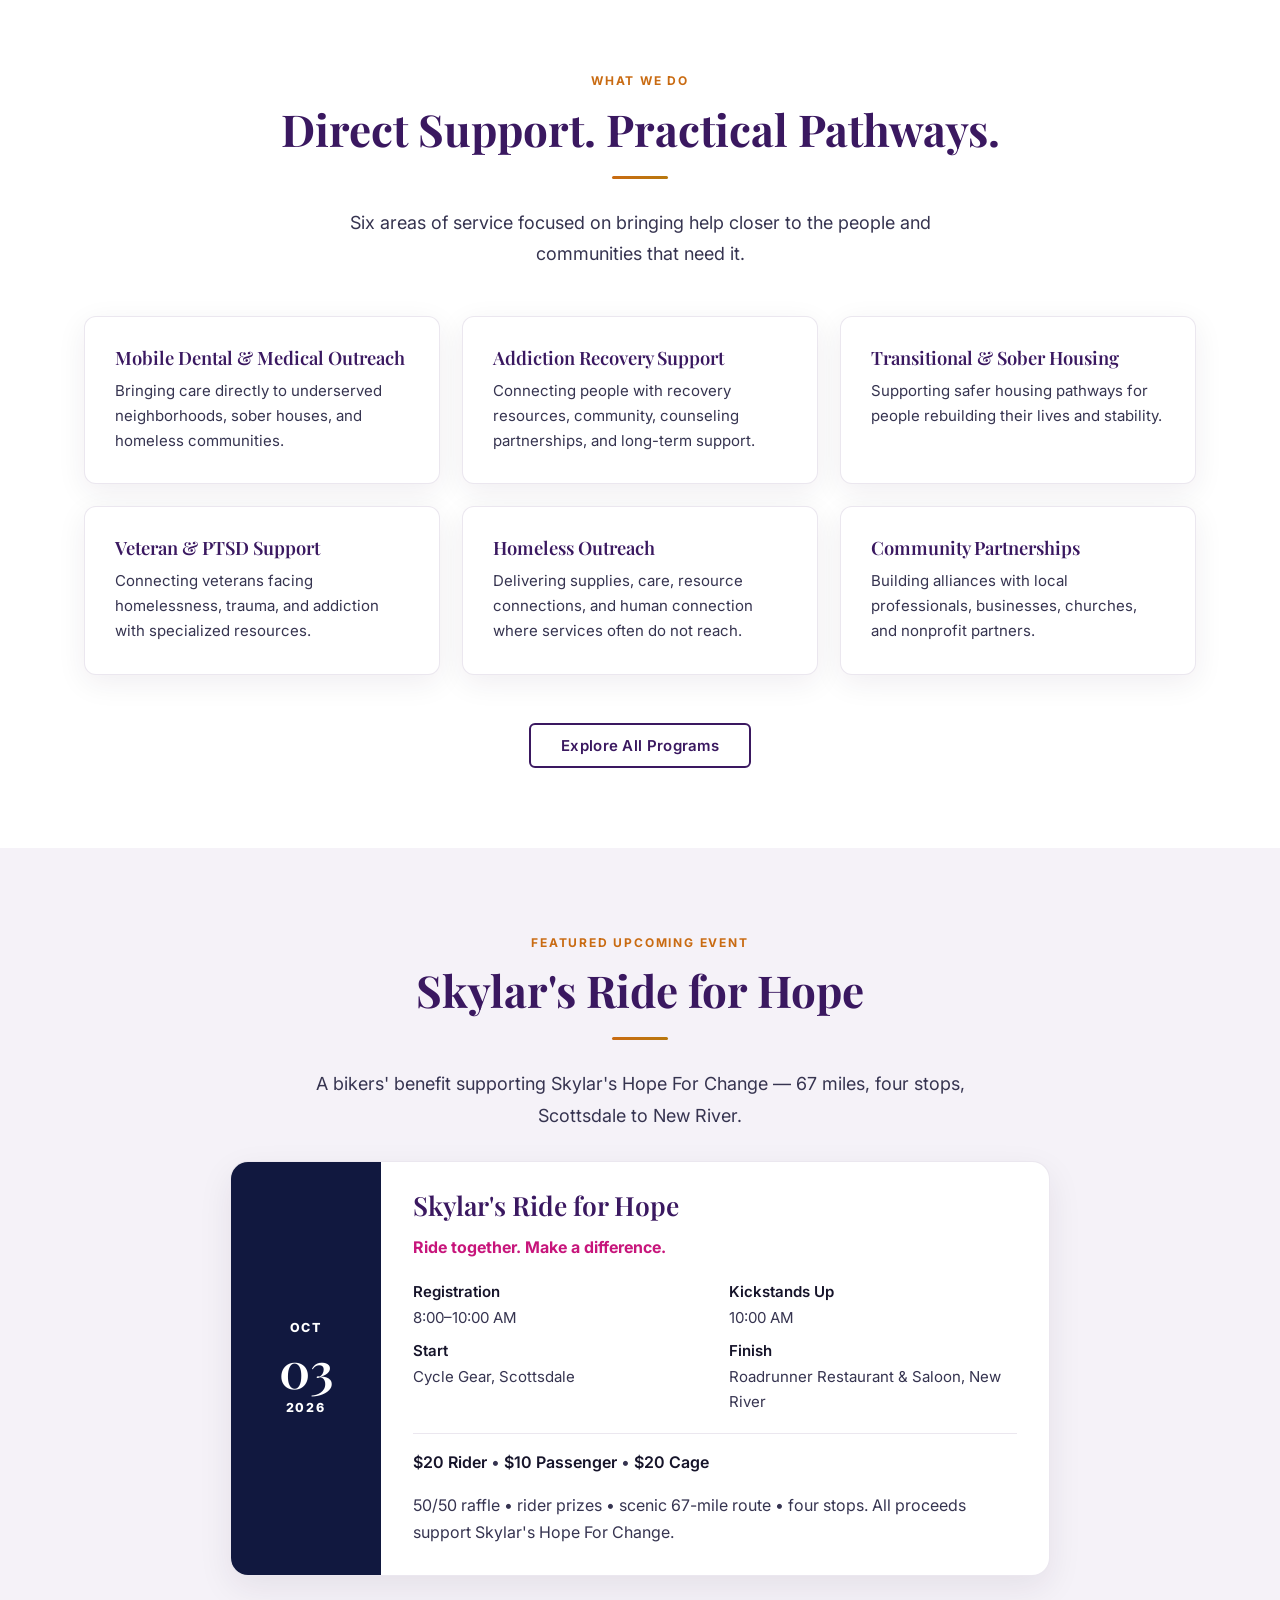
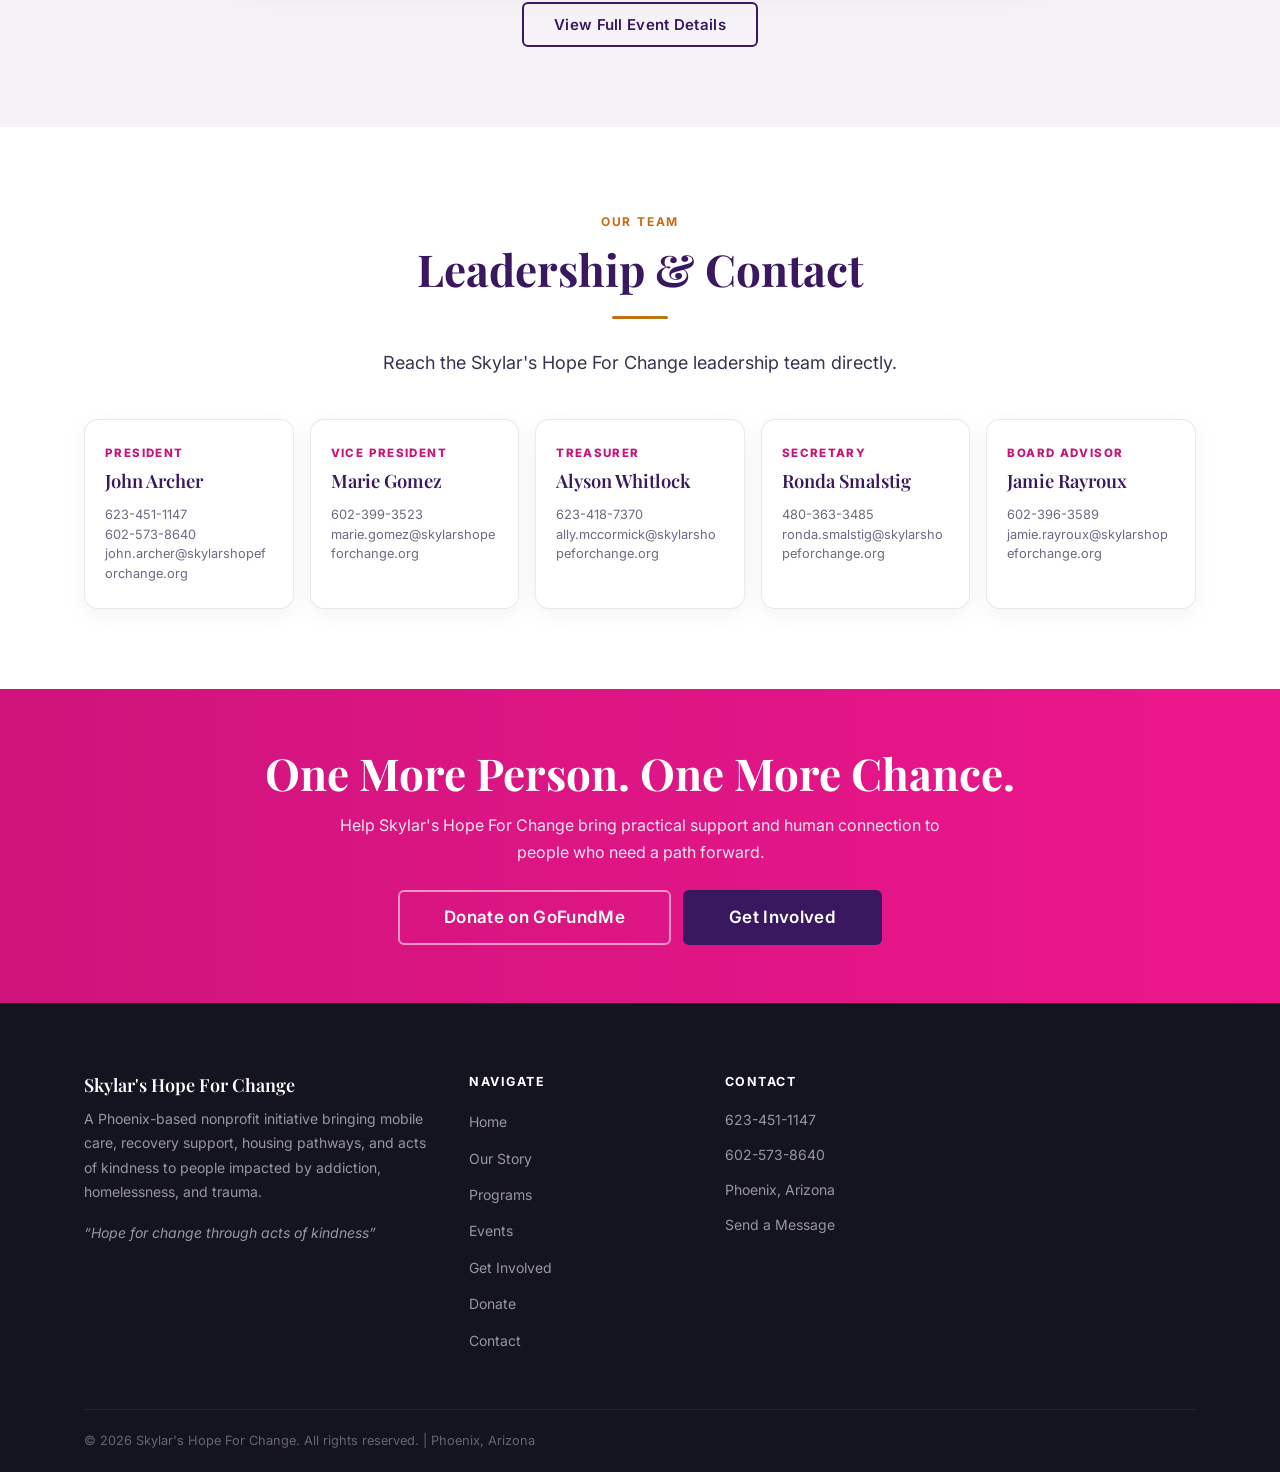
==== commit 2d2b5876: "Update Jamie Rayroux title to Board Advisor" ====
--- a/index.html
+++ b/index.html
@@ -24,7 +24,7 @@
 <section class="section mission-v2" aria-labelledby="mission-heading"><div class="container mission-v2-grid"><img class="story-portrait" src="assets/images/skylar-portrait.png" alt="Skylar Archer with her family" /><div><span class="section-label">Why We Exist</span><h2 id="mission-heading" class="section-title">A Life Remembered.<br>A Mission Moving Forward.</h2><div class="divider"></div><p class="section-intro">In 2017, founder John Archer lost his daughter Skylar to a fentanyl-heroin overdose. Her memory became the foundation for a mission built around action, compassion, recovery, and another chance.</p><p>Today, Skylar's Hope For Change works to meet people where they are and connect them with practical pathways toward dignity, stability, health, and hope.</p><div class="btn-group mt-4"><a href="about.html" class="btn btn-secondary">Read Skylar's Story</a></div></div></div></section>
 <section class="section programs-v2" aria-labelledby="programs-heading"><div class="container"><div class="text-center" style="margin-bottom:46px"><span class="section-label">What We Do</span><h2 id="programs-heading" class="section-title">Direct Support. Practical Pathways.</h2><div class="divider divider-center"></div><p class="section-intro">Six areas of service focused on bringing help closer to the people and communities that need it.</p></div><div class="grid-3"><article class="card"><h3>Mobile Dental &amp; Medical Outreach</h3><p>Bringing care directly to underserved neighborhoods, sober houses, and homeless communities.</p></article><article class="card"><h3>Addiction Recovery Support</h3><p>Connecting people with recovery resources, community, counseling partnerships, and long-term support.</p></article><article class="card"><h3>Transitional &amp; Sober Housing</h3><p>Supporting safer housing pathways for people rebuilding their lives and stability.</p></article><article class="card"><h3>Veteran &amp; PTSD Support</h3><p>Connecting veterans facing homelessness, trauma, and addiction with specialized resources.</p></article><article class="card"><h3>Homeless Outreach</h3><p>Delivering supplies, care, resource connections, and human connection where services often do not reach.</p></article><article class="card"><h3>Community Partnerships</h3><p>Building alliances with local professionals, businesses, churches, and nonprofit partners.</p></article></div><div class="text-center mt-6"><a href="programs.html" class="btn btn-outline-navy">Explore All Programs</a></div></div></section>
 <section class="section events-preview" aria-labelledby="events-heading"><div class="container text-center"><span class="section-label">Featured Upcoming Event</span><h2 id="events-heading" class="section-title">Skylar's Ride for Hope</h2><div class="divider divider-center"></div><p class="section-intro">A bikers' benefit supporting Skylar's Hope For Change — 67 miles, four stops, Scottsdale to New River.</p><article class="featured-event-card"><div class="featured-event-date"><span>Oct</span><strong>03</strong><span>2026</span></div><div class="featured-event-body"><h3>Skylar's Ride for Hope</h3><p class="event-quickline">Ride together. Make a difference.</p><div class="event-details-grid"><p><strong>Registration</strong><br>8:00–10:00 AM</p><p><strong>Kickstands Up</strong><br>10:00 AM</p><p><strong>Start</strong><br>Cycle Gear, Scottsdale</p><p><strong>Finish</strong><br>Roadrunner Restaurant &amp; Saloon, New River</p></div><p class="event-fees"><strong>$20 Rider</strong> &bull; <strong>$10 Passenger</strong> &bull; <strong>$20 Cage</strong></p><p>50/50 raffle &bull; rider prizes &bull; scenic 67-mile route &bull; four stops. All proceeds support Skylar's Hope For Change.</p></div></article><a href="events.html" class="btn btn-outline-navy">View Full Event Details</a></div></section>
-<section class="section leadership-v2" aria-labelledby="leadership-heading"><div class="container"><div class="text-center leadership-head"><span class="section-label">Our Team</span><h2 id="leadership-heading" class="section-title">Leadership &amp; Contact</h2><div class="divider divider-center"></div><p class="section-intro">Reach the Skylar's Hope For Change leadership team directly.</p></div><div class="leadership-grid"><article class="leader-card"><span>President</span><h3>John Archer</h3><a href="tel:+16234511147">623-451-1147</a><a href="tel:+16025738640">602-573-8640</a><a href="mailto:john.archer@skylarshopeforchange.org">john.archer@skylarshopeforchange.org</a></article><article class="leader-card"><span>Vice President</span><h3>Marie Gomez</h3><a href="tel:+16023993523">602-399-3523</a><a href="mailto:marie.gomez@skylarshopeforchange.org">marie.gomez@skylarshopeforchange.org</a></article><article class="leader-card"><span>Treasurer</span><h3>Alyson Whitlock</h3><a href="tel:+16234187370">623-418-7370</a><a href="mailto:ally.mccormick@skylarshopeforchange.org">ally.mccormick@skylarshopeforchange.org</a></article><article class="leader-card"><span>Secretary</span><h3>Ronda Smalstig</h3><a href="tel:+14803633485">480-363-3485</a><a href="mailto:ronda.smalstig@skylarshopeforchange.org">ronda.smalstig@skylarshopeforchange.org</a></article><article class="leader-card"><span>Team</span><h3>Jamie Rayroux</h3><a href="tel:+16023963589">602-396-3589</a><a href="mailto:jamie.rayroux@skylarshopeforchange.org">jamie.rayroux@skylarshopeforchange.org</a></article></div></div></section>
+<section class="section leadership-v2" aria-labelledby="leadership-heading"><div class="container"><div class="text-center leadership-head"><span class="section-label">Our Team</span><h2 id="leadership-heading" class="section-title">Leadership &amp; Contact</h2><div class="divider divider-center"></div><p class="section-intro">Reach the Skylar's Hope For Change leadership team directly.</p></div><div class="leadership-grid"><article class="leader-card"><span>President</span><h3>John Archer</h3><a href="tel:+16234511147">623-451-1147</a><a href="tel:+16025738640">602-573-8640</a><a href="mailto:john.archer@skylarshopeforchange.org">john.archer@skylarshopeforchange.org</a></article><article class="leader-card"><span>Vice President</span><h3>Marie Gomez</h3><a href="tel:+16023993523">602-399-3523</a><a href="mailto:marie.gomez@skylarshopeforchange.org">marie.gomez@skylarshopeforchange.org</a></article><article class="leader-card"><span>Treasurer</span><h3>Alyson Whitlock</h3><a href="tel:+16234187370">623-418-7370</a><a href="mailto:ally.mccormick@skylarshopeforchange.org">ally.mccormick@skylarshopeforchange.org</a></article><article class="leader-card"><span>Secretary</span><h3>Ronda Smalstig</h3><a href="tel:+14803633485">480-363-3485</a><a href="mailto:ronda.smalstig@skylarshopeforchange.org">ronda.smalstig@skylarshopeforchange.org</a></article><article class="leader-card"><span>Board Advisor</span><h3>Jamie Rayroux</h3><a href="tel:+16023963589">602-396-3589</a><a href="mailto:jamie.rayroux@skylarshopeforchange.org">jamie.rayroux@skylarshopeforchange.org</a></article></div></div></section>
 <section class="final-cta-v2"><div class="container"><h2>One More Person. One More Chance.</h2><p>Help Skylar's Hope For Change bring practical support and human connection to people who need a path forward.</p><div class="btn-group" style="justify-content:center"><a href="https://gofund.me/284ebbb2e" target="_blank" rel="noopener noreferrer" class="btn btn-outline btn-lg">Donate on GoFundMe</a><a href="get-involved.html" class="btn btn-secondary btn-lg">Get Involved</a></div></div></section>
 </main>
 <footer class="footer" role="contentinfo"><div class="container"><div class="footer-grid"><div class="footer-brand"><h3>Skylar's Hope For Change</h3><p>A Phoenix-based nonprofit initiative bringing mobile care, recovery support, housing pathways, and acts of kindness to people impacted by addiction, homelessness, and trauma.</p><p class="footer-tagline">“Hope for change through acts of kindness”</p></div><div class="footer-col"><h4>Navigate</h4><ul><li><a href="index.html">Home</a></li><li><a href="about.html">Our Story</a></li><li><a href="programs.html">Programs</a></li><li><a href="events.html">Events</a></li><li><a href="get-involved.html">Get Involved</a></li><li><a href="donate.html">Donate</a></li><li><a href="contact.html">Contact</a></li></ul></div><div class="footer-col"><h4>Contact</h4><div class="footer-contact-row"><a href="tel:+16234511147">623-451-1147</a></div><div class="footer-contact-row"><a href="tel:+16025738640">602-573-8640</a></div><div class="footer-contact-row">Phoenix, Arizona</div><div class="footer-contact-row"><a href="contact.html">Send a Message</a></div></div></div><div class="footer-bottom"><p>&copy; 2026 Skylar's Hope For Change. All rights reserved. | Phoenix, Arizona</p></div></div></footer>
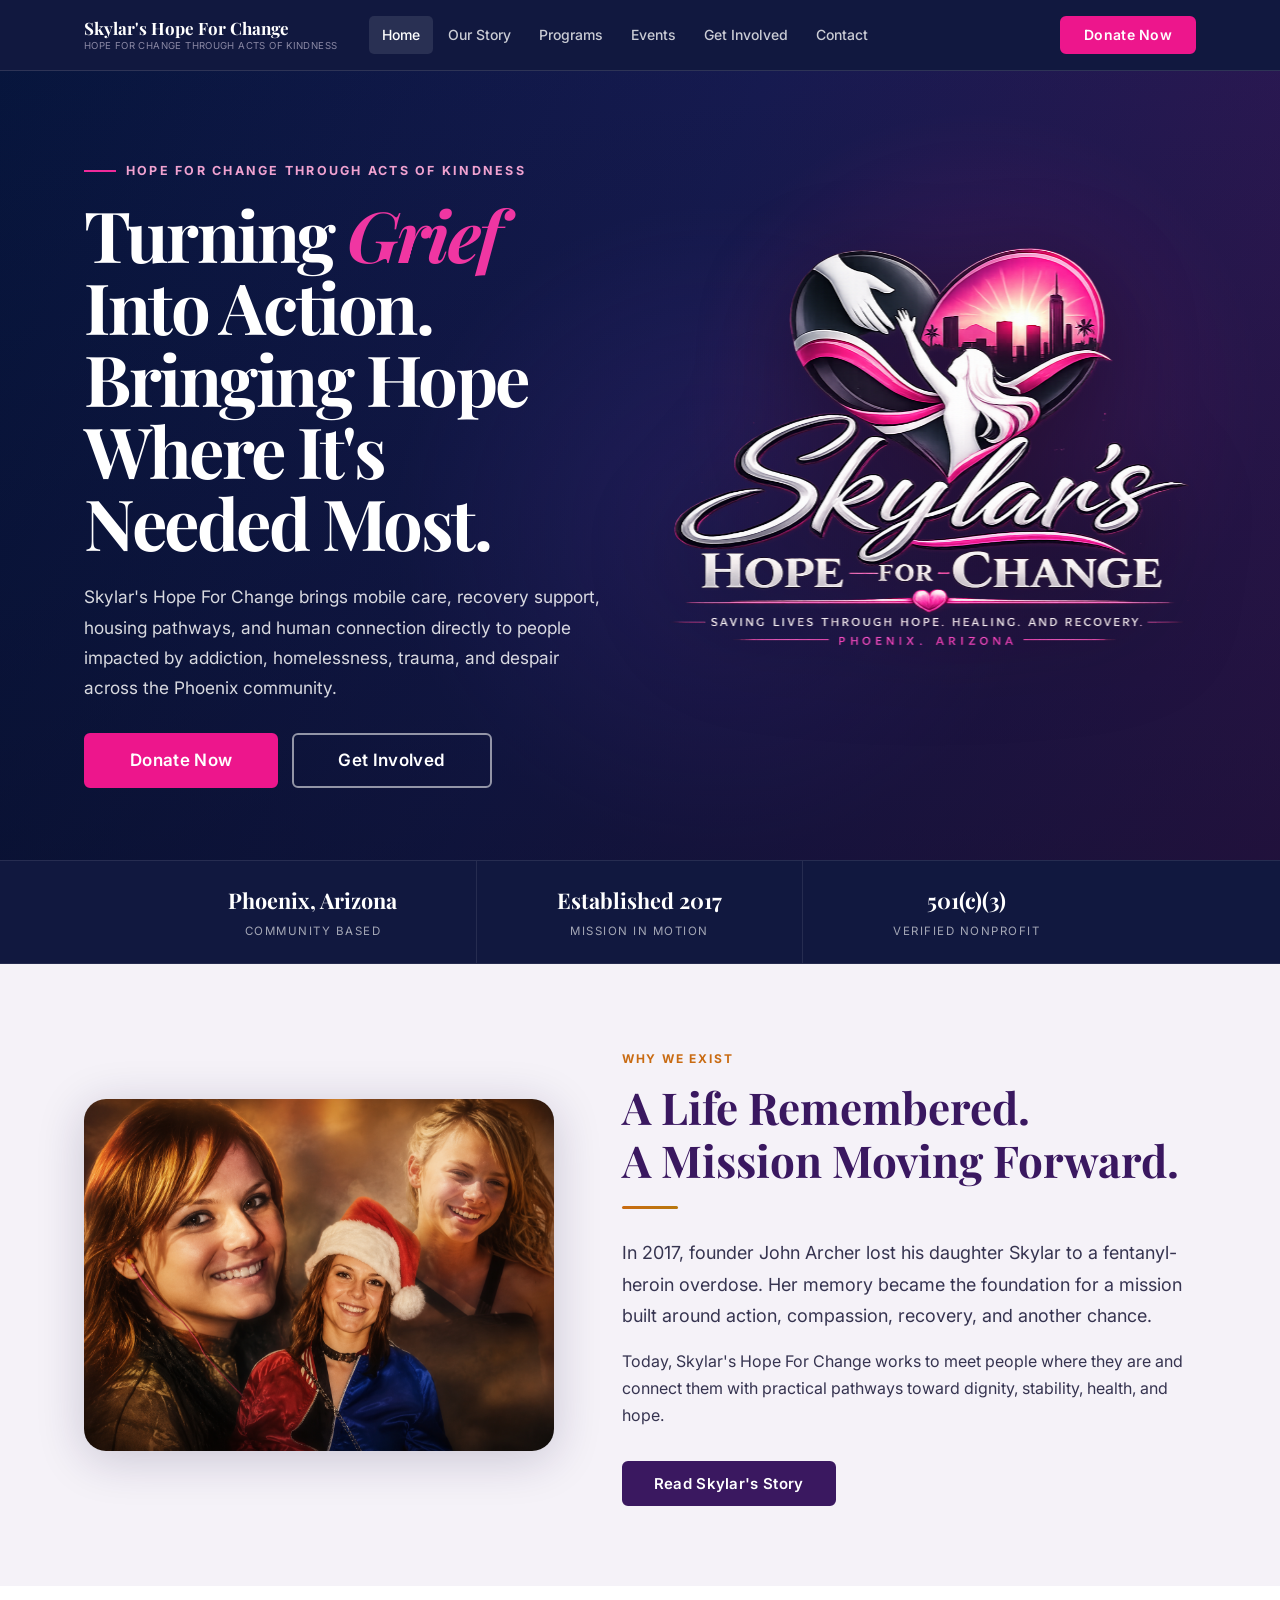
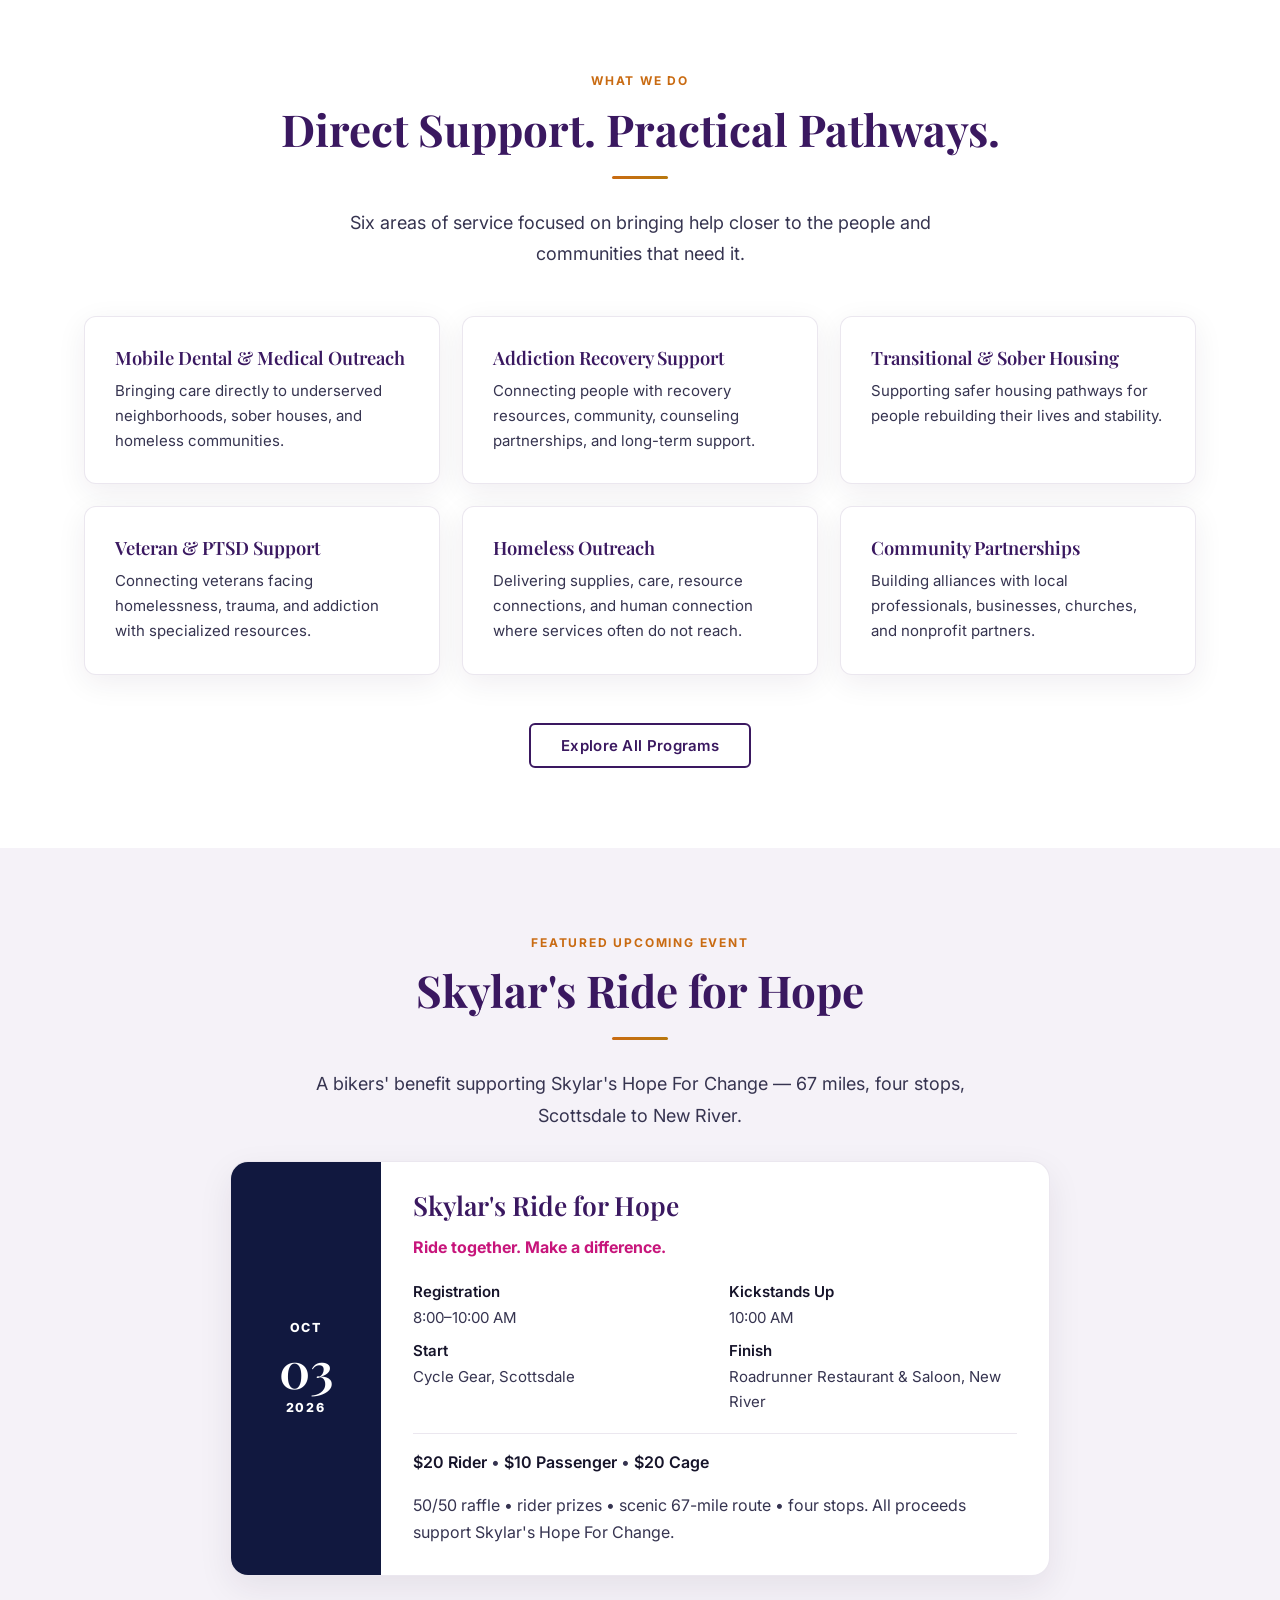
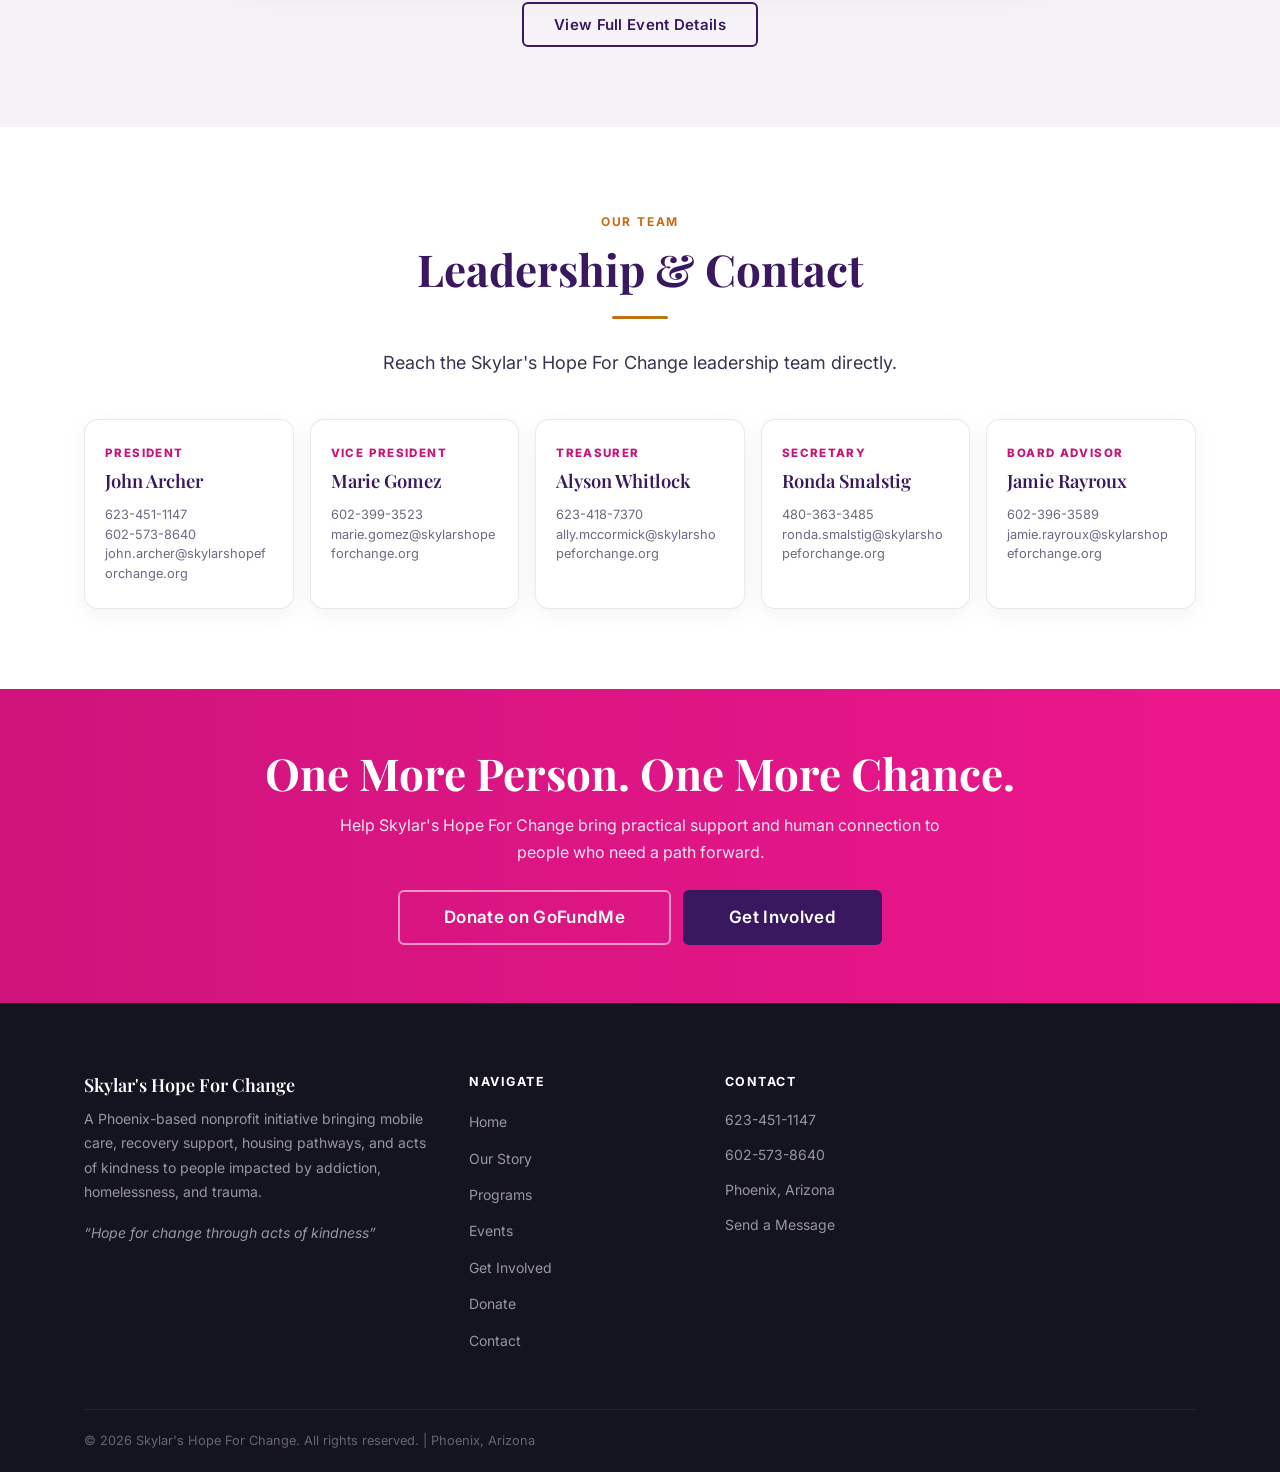
==== commit a6dbd175: "Improve homepage SEO metadata and indexing signals" ====
--- a/index.html
+++ b/index.html
@@ -3,7 +3,15 @@
 <head>
   <meta charset="UTF-8" />
   <meta name="viewport" content="width=device-width, initial-scale=1.0" />
-  <meta name="description" content="Skylar's Hope For Change brings mobile care, recovery support, housing pathways, and acts of kindness to people in Phoenix, Arizona." />
+  <meta name="description" content="Skylar's Hope For Change is a Phoenix, Arizona nonprofit providing mobile care, addiction recovery support, housing pathways, homeless outreach, veteran support, and community assistance." />
+  <meta name="robots" content="index, follow" />
+  <link rel="canonical" href="https://skylarshopeforchange.org/" />
+  <meta property="og:type" content="website" />
+  <meta property="og:title" content="Skylar's Hope For Change | Phoenix Nonprofit" />
+  <meta property="og:description" content="Hope for change through acts of kindness. Supporting people impacted by addiction, homelessness, trauma, and despair across the Phoenix community." />
+  <meta property="og:url" content="https://skylarshopeforchange.org/" />
+  <meta property="og:image" content="https://skylarshopeforchange.org/assets/images/logo.png" />
+  <meta name="twitter:card" content="summary_large_image" />
   <title>Skylar's Hope For Change | Phoenix Nonprofit</title>
   <link rel="preconnect" href="https://fonts.googleapis.com" />
   <link rel="preconnect" href="https://fonts.gstatic.com" crossorigin />
--- a/homepage-v2.css
+++ b/homepage-v2.css
@@ -6,7 +6,8 @@
 .hero-v2-copy{max-width:680px}.hero-v2-kicker{display:inline-flex;align-items:center;gap:10px;color:#f0a2d0;font-size:.78rem;font-weight:700;letter-spacing:.18em;text-transform:uppercase;margin-bottom:18px}.hero-v2-kicker::before{content:"";width:32px;height:2px;background:#ef2a9a}
 .hero-v2 h1{color:#fff;font-size:clamp(3rem,5.5vw,5.15rem);line-height:1.02;letter-spacing:-.035em;margin-bottom:24px}.hero-v2 h1 em{color:#f036a2;font-style:italic}.hero-v2 .hero-lede{max-width:620px;color:rgba(255,255,255,.84);font-size:1.08rem;line-height:1.75;margin-bottom:30px}
 .hero-v2-actions{display:flex;gap:14px;flex-wrap:wrap}.hero-v2-actions .btn{min-width:150px;justify-content:center}.home-v2 .btn-primary{background:#ed168c;border-color:#ed168c}.home-v2 .btn-primary:hover{background:#cc0d76;border-color:#cc0d76}
-.hero-v2-brand{display:flex;align-items:center;justify-content:center;min-height:560px;overflow:visible}.hero-v2-brand img{width:min(145%,900px);max-width:none;max-height:690px;object-fit:contain;transform:translateX(2%);filter:drop-shadow(0 24px 46px rgba(0,0,0,.36))}
+.hero-v2-brand{display:flex;align-items:center;justify-content:center;min-height:560px;overflow:visible}.hero-v2-brand img{width:min(145%,900px);max-width:none;max-height:690px;object-fit:contain;transform:translateX(2%);filter:drop-shadow(0 24px 46px rgba(0,0,0,.36));animation:skylar-logo-float 6s ease-in-out infinite;transform-origin:center center;will-change:transform}
+@keyframes skylar-logo-float{0%,100%{transform:translateX(2%) translateY(0) scale(1)}50%{transform:translateX(2%) translateY(-7px) scale(1.015)}}
 .proof-strip{position:relative;z-index:3;background:#11183f;border-top:1px solid rgba(255,255,255,.09);border-bottom:1px solid rgba(255,255,255,.08)}.proof-grid{display:grid;grid-template-columns:repeat(3,1fr);max-width:980px;margin:auto}.proof-item{padding:22px 28px;text-align:center;border-right:1px solid rgba(255,255,255,.09)}.proof-item:last-child{border-right:0}.proof-value{display:block;color:#fff;font-family:var(--font-heading);font-size:1.35rem;font-weight:700}.proof-label{display:block;color:rgba(255,255,255,.62);font-size:.72rem;text-transform:uppercase;letter-spacing:.13em;margin-top:3px}
 .home-v2 .mission-v2{background:#f5f2f8}.mission-v2-grid{display:grid;grid-template-columns:.9fr 1.1fr;gap:68px;align-items:center}.mission-v2 .story-portrait{width:100%;aspect-ratio:4/3;object-fit:cover;border-radius:22px;box-shadow:var(--shadow-lg)}
 .home-v2 .programs-v2{background:#fff}.programs-v2 .grid-3{gap:22px}.programs-v2 .card{border:1px solid rgba(58,24,96,.1);box-shadow:0 8px 30px rgba(37,20,55,.07);padding:30px}
@@ -15,3 +16,4 @@
 .final-cta-v2{text-align:center;background:linear-gradient(90deg,#cf147c,#ed168c);padding:58px 24px}.final-cta-v2 h2{color:#fff;margin-bottom:12px}.final-cta-v2 p{color:rgba(255,255,255,.88);max-width:640px;margin:0 auto 24px}
 @media(max-width:900px){.hero-v2-grid,.mission-v2-grid{grid-template-columns:1fr}.hero-v2-grid{padding-top:64px;gap:24px}.hero-v2-brand{min-height:380px}.hero-v2-brand img{width:min(112%,680px);transform:none}.proof-grid{grid-template-columns:1fr}.proof-item{border-right:0;border-bottom:1px solid rgba(255,255,255,.08)}.proof-item:last-child{border-bottom:0}}
 @media(max-width:600px){.home-v2 .hero-v2{min-height:auto}.hero-v2-grid{padding:54px 20px 34px}.hero-v2 h1{font-size:clamp(2.6rem,12vw,4rem)}.hero-v2-brand{min-height:300px}.hero-v2-brand img{width:108%}.hero-v2-actions{display:grid;grid-template-columns:1fr}.hero-v2-actions .btn{width:100%}.home-v2 .section{padding:60px 0}.programs-v2 .grid-3{grid-template-columns:1fr}.featured-event-card{grid-template-columns:1fr}.featured-event-date{padding:18px;flex-direction:row;gap:8px}.featured-event-date strong{font-size:1.5rem}.featured-event-body{padding:24px 20px}.event-details-grid{grid-template-columns:1fr;gap:8px}}
+@media(prefers-reduced-motion:reduce){.hero-v2-brand img{animation:none!important}}
